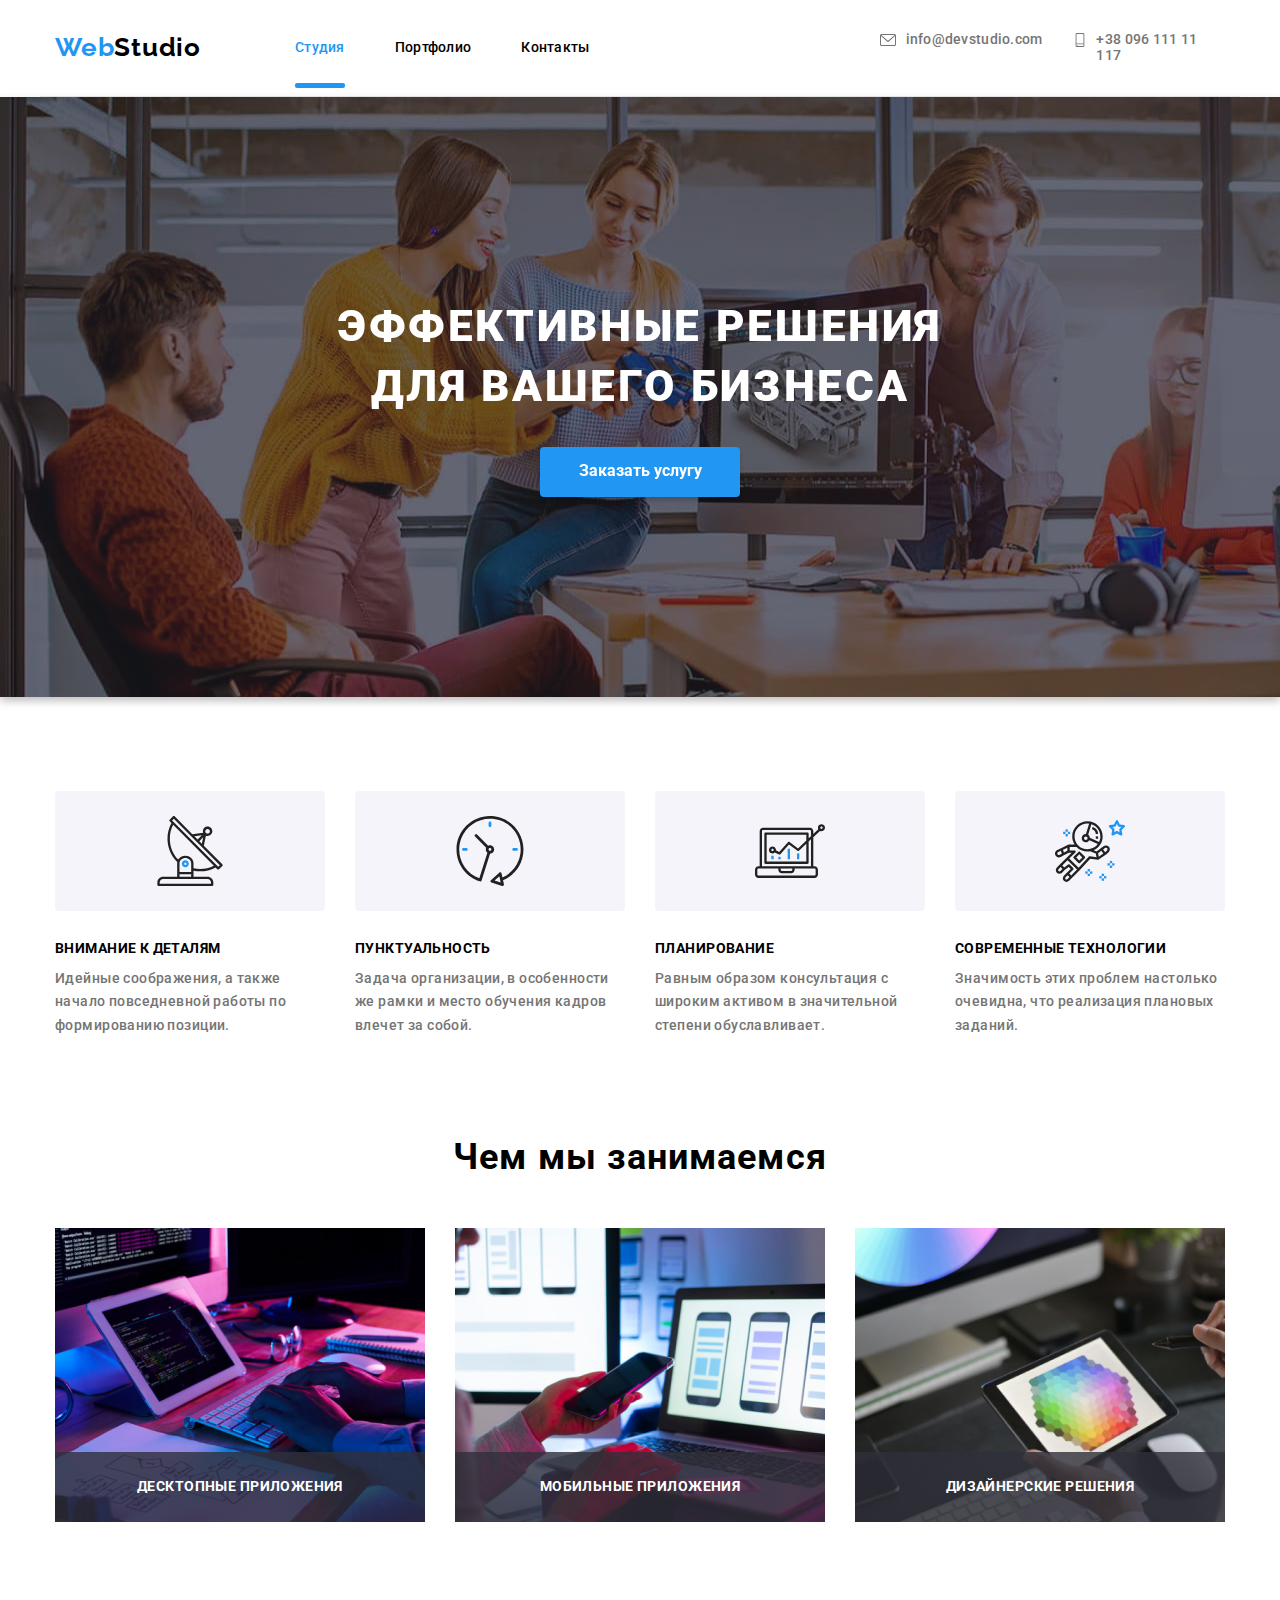
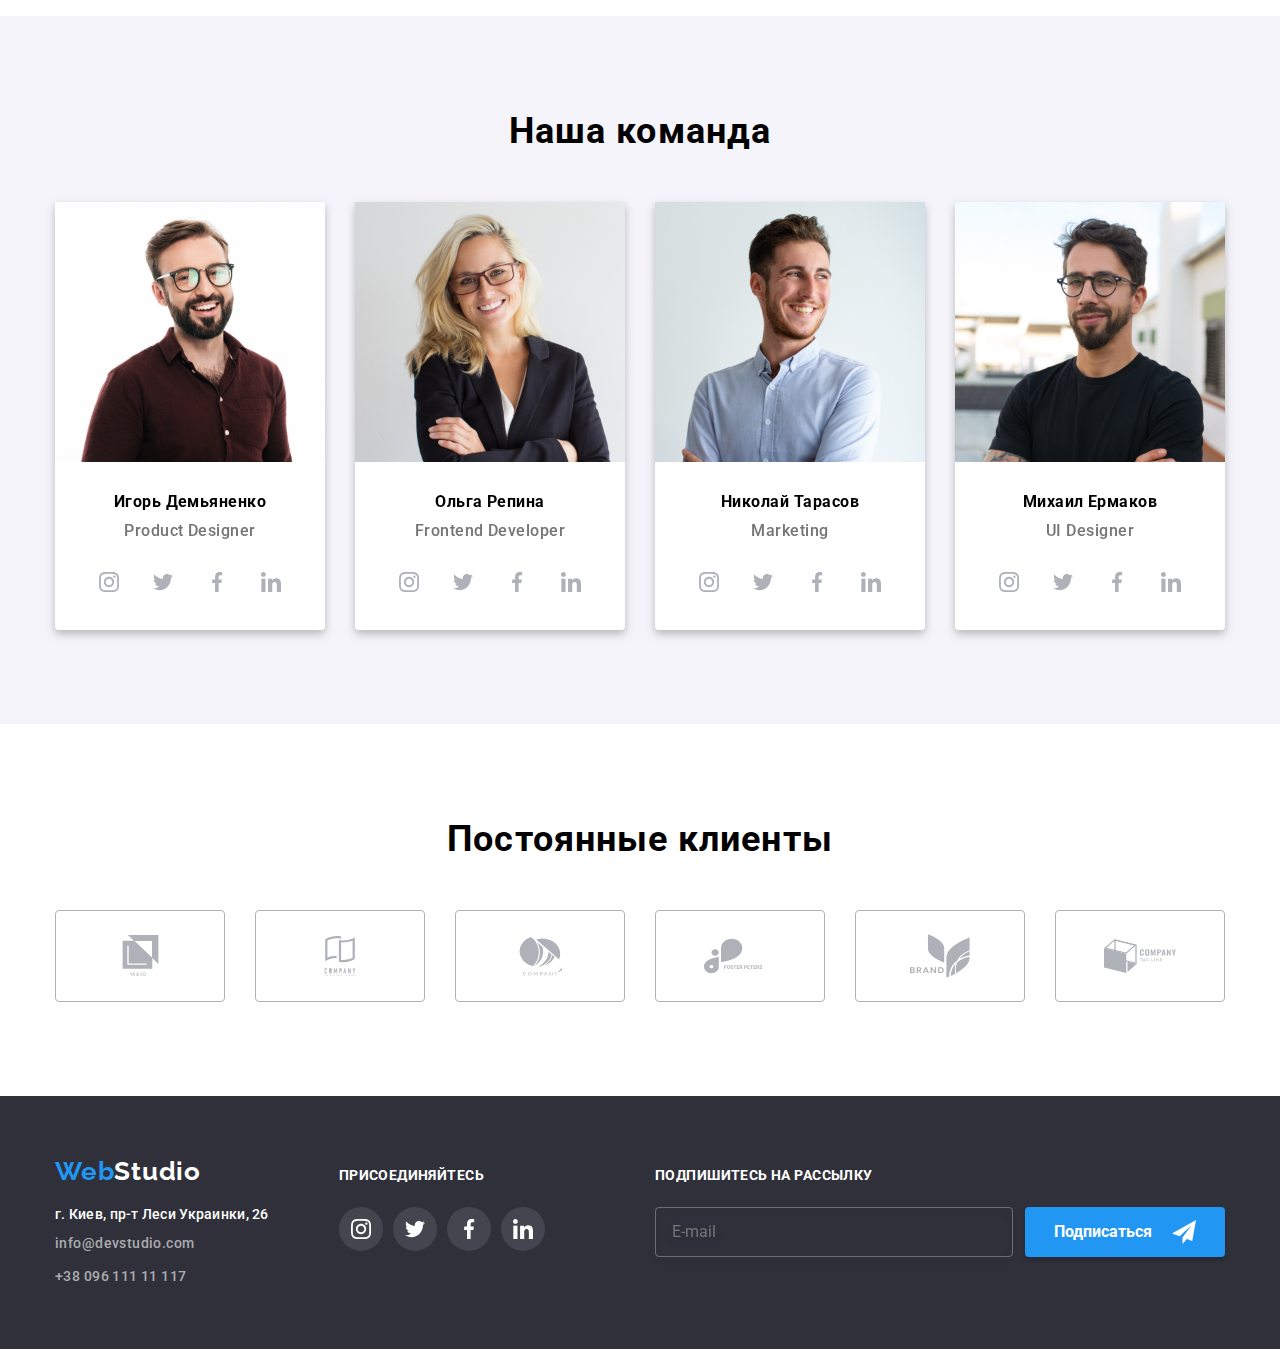
==== index.html @ 2ecf6f29 "Start" ====
<!DOCTYPE html>
<html lang="ru">
  <head>
    <meta charset="UTF-8" />
    <meta name="viewport" content="width=device-width, initiale=1.0" />
    <title>Document</title>
    <link rel="stylesheet" href="./css/normalize.css" />
    <link rel="stylesheet" href="./css/styles.css" />
    <link rel="stylesheet" href="./css/flexi.css" />
    <link rel="preconnect" href="https://fonts.googleapis.com" />
    <link rel="preconnect" href="https://fonts.gstatic.com" crossorigin />
    <link
      href="https://fonts.googleapis.com/css2?family=Roboto:ital,wght@0,400;0,500;0,700;0,900;1,400;1,500;1,700;1,900&display=swap"
      rel="stylesheet"
    />
    <link rel="preconnect" href="https://fonts.googleapis.com" />
    <link rel="preconnect" href="https://fonts.gstatic.com" crossorigin />
    <link
      href="https://fonts.googleapis.com/css2?family=Raleway:ital,wght@0,700;1,700&family=Roboto:ital,wght@0,400;0,500;0,700;0,900;1,400;1,500;1,700;1,900&display=swap"
      rel="stylesheet"
    />
  </head>

  <body>
    <header>
      <div class="container header-box">
        <a class="logoh" href="./index.html">
          <span class="logos">Web</span>Studio
        </a>
        <nav class="navi">
          <ul class="navis">
            <li class="lik">
              <a href="./index.html" class="active-page">Студия</a>
            </li>
            <li class="lik">
              <a href="./portfolio.html" class="link">Портфолио</a>
            </li>
            <li class="lik"><a href="#contacts" class="link">Контакты</a></li>
          </ul>
        </nav>
        <ul class="mylo">
          <li>
            <a href="mailto:info@devstudio.com" class="linki"
              ><svg class="envelope">
                <use href="./images/symbol-defs+.svg#icon-envelope"></use></svg
              >info@devstudio.com</a
            >
          </li>
          <li class="phone-box">
            <a href="tel:+380961111111" class="linki">
              <svg class="phone">
                <use href="./images/symbol-defs+.svg#icon-smartphone"></use>
              </svg>
              +38 096 111 11 117</a
            >
          </li>
        </ul>
      </div>
    </header>
    <main>
      <section class="section box-hero">
        <div class="container">
          <h1 class="hero">Эффективные решения для вашего бизнеса</h1>
          <button data-modal-open class="pres" type="button">
            Заказать услугу
          </button>
        </div>
        <div data-modal class="backdrop is-hidden">
          <div class="modal">
            <strong class="modal-head"
              >Оставьте свои данные, мы вам перезвоним</strong
            >
            <form class="js-speaker-form">
              <div class="form-fild">
                <label class="input-name" for="name">Имя</label>
                <input
                  class="input-frame"
                  type="text"
                  name="name"
                  id="name"
                  placeholder=" "
                />
                <span class="vector-person"></span>
              </div>
              <div class="form-fild">
                <label class="input-name" for="tel">Телефон</label>
                <input
                  class="input-frame"
                  type="text"
                  name="tel"
                  id="tel"
                  placeholder=" "
                />
                <span class="vector-phone"></span>
              </div>
              <div class="form-fild">
                <label class="input-name" for="email">Почта</label>
                <input
                  class="input-frame"
                  type="email"
                  name="email"
                  id="email"
                  placeholder=" "
                />
                <span class="vector-email"></span>
              </div>
              <div class="form-fild">
                <label class="input-name" for="comment"
                  >Оставить коментарий</label
                >
                <textarea
                  class="input-comment"
                  name="comment"
                  id="coment"
                  cols="30"
                  rows="10"
                  placeholder="Введите текст"
                ></textarea>
              </div>

              <div class="check">
                <input
                  class="check__input"
                  type="checkbox"
                  value="contract"
                  name="contract"
                  id="contract"
                />
                <span class="check___box"></span>
                <label class="ok" for="contract"
                  >Соглашаюсь с рассылкой и принимаю
                  <span><a href="" class="ok-span">Условия договора</a></span>
                </label>
              </div>
              <button class="pres place-button" type="submit">Отправить</button>
              <div>
                <button
                  data-modal-close
                  class="modal-button button-new"
                  type="button"
                ></button>
              </div>
            </form>
          </div>
        </div>
      </section>
      <section class="section">
        <div class="container color-ectiv">
          <h2 class="visually-hidden">Преимущества</h2>
          <ul class="box-advantage">
            <li class="advant">
              <div class="advant-backgraund">
                <svg width="70px" height="70px">
                  <use href="./images/symbol-defs+.svg#icon-antenna"></use>
                </svg>
              </div>
              <h3 class="advantage">Внимание к деталям</h3>
              <p class="advantages">
                Идейные соображения, а также начало повседневной работы по
                формированию позиции.
              </p>
            </li>
            <li class="advant">
              <div class="advant-backgraund">
                <svg width="70px" height="70px">
                  <use href="./images/symbol-defs+.svg#icon-clock"></use>
                </svg>
              </div>
              <h3 class="advantage">Пунктуальность</h3>
              <p class="advantages">
                Задача организации, в особенности же рамки и место обучения
                кадров влечет за собой.
              </p>
            </li>
            <li class="advant">
              <div class="advant-backgraund">
                <svg width="70px" height="70px">
                  <use href="./images/symbol-defs+.svg#icon-diagram"></use>
                </svg>
              </div>
              <h3 class="advantage">Планирование</h3>
              <p class="advantages">
                Равным образом консультация с широким активом в значительной
                степени обуславливает.
              </p>
            </li>
            <li class="advant">
              <div class="advant-backgraund">
                <svg width="70px" height="70px">
                  <use href="./images/symbol-defs+.svg#icon-astronaut"></use>
                </svg>
              </div>
              <h3 class="advantage">Современные технологии</h3>
              <p class="advantages">
                Значимость этих проблем настолько очевидна, что реализация
                плановых заданий.
              </p>
            </li>
          </ul>
        </div>
      </section>
      <section class="section">
        <div class="container activi">
          <h2 class="activis">Чем мы занимаемся</h2>
          <ul class="box-activis">
            <li class="box-active">
              <a href=""></a>
              <img src="images/photo1.jpg" alt="photo1" width="370" />
              <div class="active">
                <h3 class="active-text">Десктопные приложения</h3>
              </div>
            </li>
            <li class="box-active">
              <a href=""></a>
              <img src="images/photo2.jpg" alt="photo2" width="370" />
              <div class="active">
                <h3 class="active-text">Мобильные приложения</h3>
              </div>
            </li>
            <li class="box-active">
              <a href=""></a>
              <img src="images/photo3.jpg" alt="photo3" width="370" />
              <div class="active">
                <h3 class="active-text">Дизайнерские решения</h3>
              </div>
            </li>
          </ul>
        </div>
      </section>
      <section class="section color-team">
        <div class="container">
          <h2 class="activis">Наша команда</h2>
          <ul class="box-team">
            <li class="man">
              <a href=""></a>
              <img src="images/dem.jpg" alt="Игорь Демьяненко" width="270" />
              <div class="description-man">
                <h3 class="name">Игорь Демьяненко</h3>
                <p class="prof">Product Designer</p>
                <ul class="media-link-man">
                  <li>
                    <a class="circle-man" href="">
                      <svg class="social-man">
                        <use
                          href="./images/symbol-defs+.svg#icon-instagram"
                        ></use>
                      </svg>
                    </a>
                  </li>

                  <li>
                    <a class="circle-man" href="">
                      <svg class="social-man">
                        <use
                          href="./images/symbol-defs+.svg#icon-twitter"
                        ></use>
                      </svg>
                    </a>
                  </li>
                  <li>
                    <a class="circle-man" href="">
                      <svg class="social-man">
                        <use
                          href="./images/symbol-defs+.svg#icon-facebook"
                        ></use>
                      </svg>
                    </a>
                  </li>
                  <li>
                    <a class="circle-man" href="">
                      <svg class="social-man">
                        <use
                          href="./images/symbol-defs+.svg#icon-linkedin"
                        ></use>
                      </svg>
                    </a>
                  </li>
                </ul>
              </div>
            </li>
            <li class="man">
              <a href=""></a>
              <img src="images/rep.jpg" alt="Ольга Репина" width="270" />
              <div class="description-man">
                <h3 class="name">Ольга Репина</h3>
                <p class="prof">Frontend Developer</p>
                <ul class="media-link-man">
                  <li>
                    <a class="circle-man" href="">
                      <svg class="social-man">
                        <use
                          href="./images/symbol-defs+.svg#icon-instagram"
                        ></use>
                      </svg>
                    </a>
                  </li>

                  <li>
                    <a class="circle-man" href="">
                      <svg class="social-man">
                        <use
                          href="./images/symbol-defs+.svg#icon-twitter"
                        ></use>
                      </svg>
                    </a>
                  </li>
                  <li>
                    <a class="circle-man" href="">
                      <svg class="social-man">
                        <use
                          href="./images/symbol-defs+.svg#icon-facebook"
                        ></use>
                      </svg>
                    </a>
                  </li>
                  <li>
                    <a class="circle-man" href="">
                      <svg class="social-man">
                        <use
                          href="./images/symbol-defs+.svg#icon-linkedin"
                        ></use>
                      </svg>
                    </a>
                  </li>
                </ul>
              </div>
            </li>
            <li class="man">
              <a href=""></a>
              <img src="images/tar.jpg" alt="Николай Тарасов" width="270" />
              <div class="description-man">
                <h3 class="name">Николай Тарасов</h3>
                <p class="prof">Marketing</p>
                <ul class="media-link-man">
                  <li>
                    <a class="circle-man" href="">
                      <svg class="social-man">
                        <use
                          href="./images/symbol-defs+.svg#icon-instagram"
                        ></use>
                      </svg>
                    </a>
                  </li>

                  <li>
                    <a class="circle-man" href="">
                      <svg class="social-man">
                        <use
                          href="./images/symbol-defs+.svg#icon-twitter"
                        ></use>
                      </svg>
                    </a>
                  </li>
                  <li>
                    <a class="circle-man" href="">
                      <svg class="social-man">
                        <use
                          href="./images/symbol-defs+.svg#icon-facebook"
                        ></use>
                      </svg>
                    </a>
                  </li>
                  <li>
                    <a class="circle-man" href="">
                      <svg class="social-man">
                        <use
                          href="./images/symbol-defs+.svg#icon-linkedin"
                        ></use>
                      </svg>
                    </a>
                  </li>
                </ul>
              </div>
            </li>
            <li class="man">
              <a href=""></a>
              <img src="images/erm.jpg" alt="Михаил Ермаков" width="270" />
              <div class="description-man">
                <h3 class="name">Михаил Ермаков</h3>
                <p class="prof">UI Designer</p>
                <ul class="media-link-man">
                  <li>
                    <a class="circle-man" href="">
                      <svg class="social-man">
                        <use
                          href="./images/symbol-defs+.svg#icon-instagram"
                        ></use>
                      </svg>
                    </a>
                  </li>
                  <li>
                    <a class="circle-man" href="">
                      <svg class="social-man">
                        <use
                          href="./images/symbol-defs+.svg#icon-twitter"
                        ></use>
                      </svg>
                    </a>
                  </li>
                  <li>
                    <a class="circle-man" href="">
                      <svg class="social-man">
                        <use
                          href="./images/symbol-defs+.svg#icon-facebook"
                        ></use>
                      </svg>
                    </a>
                  </li>
                  <li>
                    <a class="circle-man" href="">
                      <svg class="social-man">
                        <use
                          href="./images/symbol-defs+.svg#icon-linkedin"
                        ></use>
                      </svg>
                    </a>
                  </li>
                </ul>
              </div>
            </li>
          </ul>
        </div>
      </section>
      <section class="section">
        <div class="container">
          <h2 class="activis">Постоянные клиенты</h2>
          <ul class="partners">
            <li>
              <a class="box" href="">
                <svg class="partner" width="41px" height="47px">
                  <use href="./images/symbol-defs+.svg#icon-client1"></use>
                </svg>
              </a>
            </li>
            <li>
              <a class="box" href="">
                <svg class="partner" width="40px" height="52px">
                  <use href="./images/symbol-defs+.svg#icon-client2"></use>
                </svg>
              </a>
            </li>
            <li>
              <a class="box" href="">
                <svg class="partner" width="44px" height="42px">
                  <use href="./images/symbol-defs+.svg#icon-client3"></use>
                </svg>
              </a>
            </li>
            <li>
              <a class="box" href="">
                <svg class="partner" width="128px" height="72px">
                  <use href="./images/symbol-defs+.svg#icon-client4"></use>
                </svg>
              </a>
            </li>
            <li>
              <a class="box" href="">
                <svg class="partner" width="106px" height="60px">
                  <use href="./images/symbol-defs+.svg#icon-client5"></use>
                </svg>
              </a>
            </li>
            <li>
              <a class="box" href="">
                <svg class="partner" width="128px" height="72px">
                  <use href="./images/symbol-defs+.svg#icon-client6"></use>
                </svg>
              </a>
            </li>
          </ul>
        </div>
      </section>
    </main>
    <footer class="color-foot">
      <div class="container box-foot">
        <div class="footer-content">
          <a class="logof" href="./index.html">
            <span class="logos">Web</span>Studio
          </a>

          <ul class="address-foot" id="contacts">
            <li>
              <a
                class="colori link"
                href="https://goo.gl/maps/RnuvEtVCAa1U8o1WA"
                target="_blank"
              >
                г. Киев, пр-т Леси Украинки, 26</a
              >
            </li>
            <li>
              <a href="mailto:info@devstudio.com" class="contact link"
                >info@devstudio.com</a
              >
            </li>
            <li>
              <a href="tel:+380961111111" class="contact link"
                >+38 096 111 11 117</a
              >
            </li>
          </ul>
        </div>
        <div class="media">
          <strong class="join">присоединяйтесь</strong>
          <ul class="media-link">
            <li>
              <div class="circles">
                <a class="circle" href="">
                  <svg class="insta">
                    <use href="./images/symbol-defs+.svg#icon-instagram"></use>
                  </svg>
                </a>
              </div>
            </li>
            <li>
              <div class="circles">
                <a class="circle" href="">
                  <svg class="twiter">
                    <use href="./images/symbol-defs+.svg#icon-twitter"></use>
                  </svg>
                </a>
              </div>
            </li>
            <li>
              <div class="circles">
                <a class="circle" href="">
                  <svg class="facebook">
                    <use href="./images/symbol-defs+.svg#icon-facebook"></use>
                  </svg>
                </a>
              </div>
            </li>
            <li>
              <div class="circles">
                <a class="circle" href="">
                  <svg class="linkedin">
                    <use href="./images/symbol-defs+.svg#icon-linkedin"></use>
                  </svg>
                </a>
              </div>
            </li>
          </ul>
        </div>
        <form class="form-fild-footer">
          <label class="input-name-footer" for="email"
            >Подпишитесь на рассылку</label
          >
          <div class="group">
            <input
              class="input-frame-footer"
              type="email"
              name="email"
              id="email"
              placeholder="E-mail"
            />
            <button type="submit" class="pres-footer pres">
              Подписаться
              <img
                class="icon-send"
                src="./images/SVG/icon_send.svg"
                alt="send"
              />
            </button>
          </div>
        </form>
      </div>
    </footer>
    <script src="./modal.js"></script>
  </body>
</html>
---- css/styles.css ----
/* колір основного тексту     #000000;
   колір другорядного тексту  #212121;
   колір акцент голубий       #2196F3;

   колір фону основний        #FFFFFF;
   колір фону другорядний     #F5F4FA;
    */
:root {
  --primary-text-color: rgba(0, 0, 0, 0.8);
  --title-text-color: #000000;
  --no-title-text-color: #212121;
  --accent-color: #2196f3;
  --primary-white-color: #ffffff;
  --fone-color: #e5e5e5;
  --fone-color-cotrast: #757575;
  --no-primary-color: #f5f4fa;
  --contact-color: rgba(255, 255, 255, 0.6);
  --card-set-margin: 30px;
  --grey-boarder: #afb1b8;
}
body {
  margin: 0px;
  background-color: var(--primary-white-color);
  font-family: Roboto, sans-serif;
  color: var(--title-text-color);
  font-style: normal;
  font-weight: 500;
  line-height: 1.5;
}
.navis .link {
  display: block;
  padding-top: 32px;
  padding-bottom: 32px;
  color: var(--title-text-color);
  text-decoration: none;
  transition-duration: 250ms;
}

.lik {
  margin-right: 50px;
}
.lik:last-child {
  margin-right: 0;
}
.link {
  display: block;
  color: var(--title-text-color);
  text-decoration: none;
  transition-duration: 250ms;
}

.active-page {
  display: block;
  color: var(--accent-color);
  text-decoration: none;
  position: relative;
  transition-duration: 250ms;
  padding-top: 32px;
  padding-bottom: 32px;
}

.active-page:after {
  content: "";
  color: var(--accent-color);
  text-decoration: none;
  display: block;
  background-color: var(--accent-color);
  width: 100%;
  height: 5px;
  border-radius: 2px;
  position: absolute;
  left: 0;
  bottom: 0;
  padding-bottom: 0;
}

* {
  list-style: none;
  box-sizing: border-box;
}
h1,
h2,
h3,
h4,
h5,
h6,
ul,
p {
  margin: 0;
  padding: 0;
}
.navi,
.navis,
.mylo,
.logoh,
.link,
.linki,
.box-advantage,
.box-team,
.button-box {
  margin: 0;
  list-style: none;
  display: flex;
}
.container {
  margin: auto;
  max-width: 1200px;
  padding-left: 15px;
  padding-right: 15px;
}
.section {
  padding-top: 94px;
  padding-bottom: 94px;
}

.header-box {
  display: flex;
  justify-content: center;
  border-bottom: 1px solid #ececec;
  width: 100%;
  margin-right: auto;
  margin-left: auto;
}
.phone {
  width: 14px;
  height: 16px;
  fill: currentColor;
  text-align: center;
  margin-right: 10px;
}
.phone-box {
  display: flex;
  margin-left: 30px;
}

.phone:hover,
.phone:focus {
  fill: currentColor;
  transition-duration: 250ms;
  transition-timing-function: cubic-bezier(0.4, 0, 0.2, 1);
}
.linki {
  color: var(--fone-color-cotrast);
  text-decoration: none;
  padding-top: 32px;
  padding-bottom: 32px;
}
.linki:hover,
.linki:focus {
  color: var(--accent-color);
  transition-duration: 250ms;
  transition-timing-function: cubic-bezier(0.4, 0, 0.2, 1);
}
.envelope {
  width: 16px;
  height: 16px;
  fill: currentColor;
  text-align: center;
  margin-right: 10px;
}

.envelope:hover,
.envelope:focus {
  fill: currentColor;
  transition-duration: 250ms;
  transition-timing-function: cubic-bezier(0.4, 0, 0.2, 1);
}

.navis {
  font-size: 14px;
  line-height: 1.14;
  letter-spacing: 0.02em;
}

.navi {
  margin-top: auto;
  margin-bottom: auto;
  margin-right: 290px;
  margin-left: 94px;
}

.box-hero,
.hero,
.pres {
  list-style: none;
}
.box-hero {
  width: 100%;
  max-width: 1600px;
  background-color: rgba(47, 48, 58, 0.4);
  margin-left: auto;
  margin-right: auto;
  padding-top: 200px;
  padding-bottom: 200px;
  background-image: linear-gradient(
      rgba(47, 48, 58, 0.4),
      rgba(47, 48, 58, 0.4)
    ),
    url(../images/Hero.jpg);
  filter: drop-shadow(0px 4px 4px rgba(0, 0, 0, 0.25));
}
.box-hero .container {
  width: 696px;
}

.pres {
  display: block;
  position: relative;
  background: var(--accent-color);
  box-shadow: 0px 4px 4px rgba(0, 0, 0, 0.15);
  border-radius: 4px;
  color: var(--primary-white-color);
  border: none;
  cursor: pointer;
  font-size: 16px;
  font-weight: 700;
  padding: 10px;
  min-width: 200px;
  min-height: 50px;
  margin-left: auto;
  margin-right: auto;
}
.mylo {
  font-size: 14px;
  line-height: 1.14;
  letter-spacing: 0.02em;
  font-style: normal;
  transition-duration: 250ms;
}
.logoh {
  color: var(--title-text-color);
  font-family: Raleway, sans-serif;
  font-weight: bold;
  font-size: 26px;
  line-height: 31px;
  letter-spacing: 0.03em;
  text-decoration: none;
  padding-top: 24px;
  padding-bottom: 24px;
  margin-top: auto;
  margin-bottom: auto;
  transition-duration: 250ms;
}
.logoh:hover,
.logoh:focus {
  text-shadow: 0px 4px 4px rgba(0, 0, 0, 0.25);
  transition-timing-function: cubic-bezier(0.4, 0, 0.2, 1);
}
.logos {
  color: var(--accent-color);
}

.mylo:hover,
.mylo:focus,
.link:hover,
.link:focus {
  color: var(--accent-color);
  transition-timing-function: cubic-bezier(0.4, 0, 0.2, 1);
}

.hero {
  font-weight: 900;
  font-size: 44px;
  line-height: 1.36;
  text-align: center;
  letter-spacing: 0.06em;
  text-transform: uppercase;
  color: var(--primary-white-color);
  margin-bottom: 30px;
  margin-top: 0px;
}

.pres:hover,
.presi:focus {
  transition-duration: 250ms;
  background-color: rgba(24, 140, 232, 1);
  transition-timing-function: cubic-bezier(0.4, 0, 0.2, 1);
}

.presi {
  font-family: inherit;
  background: var(--no-primary-color);
  border-radius: 4px;
  font-size: 16px;
  line-height: 1.63;
  font-weight: 500;
  text-align: center;
  letter-spacing: 0.03em;
  color: var(--no-title-text-color);
  border: none;
  cursor: pointer;
  padding: 6px 22px;
  margin-right: 8px;
  transition-duration: 250ms;
}

.presi:hover,
.presi:focus {
  background-color: var(--accent-color);
  color: var(--primary-white-color);
  box-shadow: 0px 4px 4px rgba(0, 0, 0, 0.15);
  transition-duration: 250ms;
  transition-timing-function: cubic-bezier(0.4, 0, 0.2, 1);
}

/* Main */
.box-advantage {
  justify-content: space-between;
}
.visually-hidden {
  position: absolute;
  width: 1px;
  height: 1px;
  margin: -1px;
  border: 0;
  padding: 0;
  white-space: nowrap;
  clip-path: inset(100%);
  clip: rect(0 0 0 0);
  overflow: hidden;
}

.advant {
  width: 270px;
  height: 251px;
  margin-right: 30px;
}

.advant:last-child {
  margin-right: 0;
}

.advant-backgraund {
  width: 270px;
  height: 120px;
  background: #f5f4fa;
  border-radius: 4px;
  justify-content: center;
  align-items: center;
  display: flex;
}
/* box-advantage */
.advantage {
  text-transform: uppercase;
  font-weight: bold;
  font-size: 14px;
  line-height: 1.14;
  letter-spacing: 0.03em;
  color: var(--title-text-color);
  margin-top: 30px;
}
.advantages {
  font-size: 14px;
  line-height: 1.71;
  letter-spacing: 0.03em;
  color: var(--fone-color-cotrast);
  margin-top: 10px;
}
.box-activis {
  display: flex;
  max-width: 1170px;
  padding-left: 0px;
}
.activity {
  margin-top: 94px;
}

.activis {
  font-weight: bold;
  margin-top: 0px;
  margin-bottom: 50px;
  font-size: 36px;
  line-height: 1.17;
  text-align: center;
  letter-spacing: 0.03em;
  color: var(--title-text-color);
  margin-right: auto;
  margin-left: auto;
}
.box-active {
  position: relative;
  margin-right: 30px;
}
.box-active:last-child {
  margin-right: 0;
}
.section:nth-child(3) {
  padding-top: 0;
}
.active {
  position: absolute;
  bottom: 0;
  display: flex;
  justify-content: center;
  align-items: center;
  width: 370px;
  height: 70px;
  background: rgba(47, 48, 58, 0.8);
}
.active-text {
  text-transform: uppercase;
  font-weight: bold;
  font-size: 14px;
  line-height: 1.13px;
  text-align: center;
  letter-spacing: 0.03em;
  text-transform: uppercase;
  color: #ffffff;
}
/* ==========PARTNERS=================== */
.partners {
  display: flex;
}
.box {
  width: 170px;
  height: 92px;
  border: 1px solid var(--grey-boarder);
  border-radius: 4px;
  background-color: var(--primary-white-color);
  cursor: pointer;
  justify-content: center;
  align-items: center;
  display: flex;
  color: var(--grey-boarder);
  transition-duration: 250ms;
}

.box:hover,
.box:focus {
  border-color: 1px solid var(--accent-color);
  color: var(--accent-color);
  transition-timing-function: cubic-bezier(0.4, 0, 0.2, 1);
}
.partners li {
  margin-right: 30px;
}

.partners li:last-child {
  margin-right: 0;
}
.partner {
  fill: currentColor;
  justify-content: center;
  align-items: center;
  display: flex;
  transition-duration: 250ms;
}
.partner:hover,
.partner:focus {
  fill: currentColor;
  transition-timing-function: cubic-bezier(0.4, 0, 0.2, 1);
}

/* ==========PARTNERS=================== */
.color-adventage {
  background-color: var(--fone-color);
}
.color-ectiv {
  background-color: var(--primary-white-color);
  padding-left: 15px;
  padding-right: 15px;
  margin-left: auto;
  margin-right: auto;
}
.color-team {
  background-color: var(--no-primary-color);
  margin-left: auto;
  margin-right: auto;
  margin-bottom: 0px;
}
.box-team {
  margin-left: auto;
  margin-right: auto;
  max-width: 1170px;
}
.man {
  width: 270px;
  height: 428px;
  margin-right: 30px;
  background-color: var(--primary-white-color);
  text-align: center;
  filter: drop-shadow(0px 4px 4px rgba(0, 0, 0, 0.25));
  border-radius: 0px 0px 4px 4px;
}
.man:last-child {
  margin-right: 0;
}
.description-man {
  padding: 30px 32px;
}
.name {
  font-family: Roboto;
  font-size: 16px;
  line-height: 1.19;
  letter-spacing: 0.03em;
  color: var(--title-text-color);
  margin-bottom: 10px;
}
.prof {
  font-size: 16px;
  line-height: 1.19;
  letter-spacing: 0.03em;
  color: var(--fone-color-cotrast);

  margin-bottom: 20px;
}
.colori {
  color: var(--primary-white-color);
}
.color-foot {
  background-color: #2f303a;
  margin-left: auto;
  margin-right: auto;
  padding: 60px 0px;
}
.box-foot {
  display: flex;
  align-items: baseline;
}

.address-foot {
  font-size: 14px;
  line-height: 1.14;
  letter-spacing: 0.02em;
  font-style: normal;
  margin-top: 20px;
}
.logof {
  font-family: Raleway;
  font-weight: bold;
  font-size: 26px;
  line-height: 1.19;
  letter-spacing: 0.03em;
  color: var(--primary-white-color);
  text-decoration: none;
}
footer-content {
  padding-top: 60px;
  margin-left: 185px;
}
.media {
  display: inline;
  margin-left: 70px;
}

.media-link {
  width: 206px;
  height: 44px;
  display: flex;
  justify-content: space-between;
  padding-left: 0px;
  margin-top: 20px;
}
.space {
  padding: 0;
  margin: 0;
  margin-left: 215px;
  padding-top: 60px;
}
.contact {
  margin-top: 9px;
  font-size: 14px;
  line-height: 1.71;
  letter-spacing: 0.03em;
  color: var(--contact-color);
}
.board-portfilio {
  max-width: 1170px;
  padding-left: 15px;
  padding-right: 15px;
}
.button-box {
  list-style: none;
  justify-content: center;
  margin-left: auto;
  margin-right: auto;
  margin-bottom: 50px;
}
.presi-active {
  color: var(--primary-white-color);
  background-color: var(--accent-color);
  filter: drop-shadow(0px 4px 4px rgba(0, 0, 0, 0.25));
}
.card-set {
  display: flex;
  flex-wrap: wrap;
  margin: 0px;
  padding: 0px;
  margin-top: calc(-1 * var(--card-set-margin));
  margin-left: calc(-1 * var(--card-set-margin));
}

img {
  display: block;
  width: 100%;
  height: auto;
  margin-bottom: 0px;
}

.card-set > .item {
  flex-basis: calc(100% / 3 - var(--card-set-margin));
  margin-left: var(--card-set-margin);
  margin-top: var(--card-set-margin);
  transition-duration: 250ms;
}

.name-project {
  font-family: Roboto;
  font-weight: bold;
  font-size: 18px;
  line-height: 2;
  letter-spacing: 0.06em;
  color: var(--no-title-text-color);
}

.prof-project {
  font-family: Roboto;
  font-weight: normal;
  font-size: 16px;
  line-height: 1.87;
  letter-spacing: 0.03em;
  color: var(--fone-color-cotrast);
  margin-top: 4px;
}

.footer-flex {
  display: flex;
}
.circle {
  width: 44px;
  height: 44px;
  border: 1px solid #afb1b8;
  box-sizing: border-box;
  border-radius: 50%;
  background: rgba(255, 255, 255, 0.1);
  border: none;
  cursor: pointer;
  justify-content: center;
  align-items: center;
  display: flex;
}
.circles {
  fill: var(--grey-boarder);
  justify-content: center;
  align-items: center;
  display: flex;
}
.circle-man {
  width: 44px;
  height: 44px;
  box-sizing: border-box;
  border-radius: 50%;
  border: none;
  cursor: pointer;
  justify-content: center;
  align-items: center;
  display: flex;
  color: var(--grey-boarder);
}
.social-man {
  width: 20px;
  height: 20px;
  fill: currentColor;
  justify-content: center;
  align-items: center;
  display: flex;
}
.item:focus .overlay,
.item:hover .overlay,
.item:active .overlay {
  transform: translatey(0);
  transition-timing-function: cubic-bezier(0.4, 0, 0.2, 1);
}
.item:hover,
.item:focus,
.item:active {
  box-shadow: 0px 4px 4px rgba(0, 0, 0, 0.25);
  transition-timing-function: cubic-bezier(0.4, 0, 0.2, 1);
}
.circle:hover,
.circle:focus,
.circle:active {
  transition-duration: 250ms;
  background-color: var(--accent-color);
  transition-timing-function: cubic-bezier(0.4, 0, 0.2, 1);
}
.circle-man:hover,
.circle-man:focus {
  transition-duration: 250ms;
  color: var(--primary-white-color);
  background-color: var(--accent-color);
  transition-timing-function: cubic-bezier(0.4, 0, 0.2, 1);
}

.media-link-man {
  width: 206px;
  height: 44px;
  display: flex;
  justify-content: space-between;
  padding-left: 0px;
  margin-top: 20px;
  margin-left: auto;
  margin-right: auto;
}
.insta {
  width: 20px;
  height: 20px;
  fill: var(--primary-white-color);
  justify-content: center;
  align-items: center;
  display: flex;
}
.twiter {
  width: 20px;
  height: 20px;
  fill: var(--primary-white-color);
  justify-content: center;
  align-items: center;
  display: flex;
}
.facebook {
  width: 20px;
  height: 20px;
  fill: var(--primary-white-color);
  justify-content: center;
  align-items: center;
  display: flex;
}
.linkedin {
  width: 20px;
  height: 20px;
  fill: var(--primary-white-color);
  justify-content: center;
  align-items: center;
  display: flex;
}
.frame {
  border-bottom: 1px solid #eeeeee;
  border-right: 1px solid #eeeeee;
  border-left: 1px solid #eeeeee;
  padding: 20px 24px;
}
.item {
  cursor: pointer;
  position: relative;
  overflow: hidden;
  transition-duration: 250ms;
}
.text-decor {
  display: block;
  text-decoration: none;
}
.overlay {
  position: absolute;
  top: 0;
  left: 0;
  width: 100%;
  height: 294px;
  transform: translatey(-101%);
  transition: transform 250ms ease;
  background: rgba(33, 150, 243, 0.9);
}
.overlay > p {
  font-weight: normal;
  font-size: 18px;
  line-height: 1.56;
  letter-spacing: 0.03em;
  color: #ffffff;
  padding: 63px 24px;
}

.is-hidden .modal {
  transform: translate(-50%, -50%);
  opacity: 0;
  transition-duration: 250ms;
}

.modal {
  position: absolute;
  top: 50%;
  left: 50%;
  transform: translate(-50%, -50%);
  opacity: 1;
  width: 528px;
  padding: 40px;
  background-color: var(--primary-white-color);
  transition-duration: 250ms;
}

.backdrop {
  position: fixed;
  height: 100%;
  width: 100%;
  top: 0;
  left: 0;
  background: rgba(0, 0, 0, 0.2);
}
.backdrop.is-hidden {
  opacity: 0;
  visibility: hidden;
  opacity: inherit;
  pointer-events: none;
}
.modal-button {
  appearance: none;
  position: absolute;
  cursor: pointer;
  top: 12px;
  right: 9px;
  border: 1px solid rgba(0, 0, 0, 0.1);
  box-sizing: border-box;
}
.button-new {
  position: fixed;
  height: 32px;
  width: 32px;
  border-radius: 50%;
  background-image: url(../images/SVG/close_none_active.svg);
}
.button-new:focus,
.button-new:hover,
.button-new:active {
  transition-duration: 250ms;
  transition-timing-function: cubic-bezier(0.4, 0, 0.2, 1);
  border-color: #2196f3;
  outline: none;
  background-image: url(../images/SVG/close_active.svg);
}

.modal-head {
  font-weight: bold;
  font-size: 20px;
  letter-spacing: 0.03em;
  color: #212121;
  margin-bottom: 12px;
}
.form-fild {
  position: relative;
  margin-bottom: 10px;
  text-align: left;
}
.form-fild:nth-last-child(4) {
  position: relative;
  margin-bottom: 20px;
}
.input-frame {
  padding: 0%;
  display: block;
  width: 448px;
  height: 40px;
  border: 1px solid rgba(33, 33, 33, 0.2);
  box-sizing: border-box;
  border-radius: 4px;
  padding-left: 40px;
  cursor: pointer;
}

.input-frame:focus + .vector-person {
  transition-duration: 250ms;
  transition-timing-function: cubic-bezier(0.075, 0.82, 0.165, 1);
  background-image: url(../images/SVG/person_blue.svg);
}
.input-frame:focus {
  outline: none;
  border: 1px solid var(--accent-color);
  transition-duration: 250ms;
  transition-timing-function: cubic-bezier(0.075, 0.82, 0.165, 1);
}
.input-frame:focus + .vector-phone {
  transition-duration: 250ms;
  transition-timing-function: cubic-bezier(0.075, 0.82, 0.165, 1);
  background-image: url(../images/SVG/phone_blue.svg);
}
.input-frame:focus + .vector-email {
  transition-duration: 250ms;
  transition-timing-function: cubic-bezier(0.075, 0.82, 0.165, 1);
  background-image: url(../images/SVG/email_blue.svg);
}
.input-comment:focus {
  transition-duration: 250ms;
  transition-timing-function: cubic-bezier(0.075, 0.82, 0.165, 1);
  outline: none;
  border: 1px solid var(--accent-color);
}
.vector-person {
  position: absolute;
  left: 12px;
  bottom: 10px;
  width: 18px;
  height: 18px;
  background-image: url(../images/SVG/person_black.svg);
}

.vector-phone {
  position: absolute;
  left: 12px;
  bottom: 10px;
  width: 18px;
  height: 18px;
  background-image: url(../images/SVG/phone_black.svg);
}
.vector-email {
  position: absolute;
  left: 12px;
  bottom: 10px;
  width: 18px;
  height: 18px;
  background-image: url(../images/SVG/email_black.svg);
}

.input-name {
  display: block;
  font-weight: 400;
  font-size: 12px;
  letter-spacing: 0.01em;
  color: #757575;
  margin-bottom: 4px;
}
.check__input {
  appearance: none;
  position: absolute;
}
.check___box {
  position: absolute;
  text-align: right;
  width: 16px;
  height: 15px;
  border: var(--no-title-text-color) solid 2px;
  border-radius: 3px;
}

.place-button {
  display: block;
  margin: 0 auto;
  margin-top: 74px;
}
.place-button:focus {
  outline: none;
  background-color: rgba(24, 140, 232, 1);
}
.check__input:focus + .check___box {
  border: var(--accent-color) solid 3px;
  border-radius: 2px;
}

.check__input:checked + .check___box {
  border: none;
  position: absolute;
  width: 16px;
  height: 15px;
  background-image: url(../images/SVG/vector_icon_check.svg);
}
.input-comment {
  padding: 0;
  display: block;
  height: 120px;
  width: 448px;
  border: 1px solid rgba(33, 33, 33, 0.2);
  box-sizing: border-box;
  border-radius: 4px;
  padding: 12px 16px;
  cursor: pointer;
}
.ok {
  position: absolute;
  height: 15px;
  padding-left: 24px;
  font-weight: 400;
  font-size: 14px;
  letter-spacing: 0.03em;
  color: #757575;
  cursor: pointer;
}
.ok-span:focus,
.ok-span:active {
  color: var(--accent-color);
  letter-spacing: 0.03em;
  text-shadow: 0px 4px 4px rgba(0, 0, 0, 0.25);
}
.check {
  display: block;
  left: 15px;
  position: relative;
  transition-duration: 250ms;
  transition-timing-function: cubic-bezier(0.4, 0, 0.2, 1);
}
.ok-span {
  outline: none;
  font-weight: 400;
  font-size: 14px;
  letter-spacing: 0.03em;
  text-decoration-line: underline;
  color: var(--accent-color);
}

.form-fild-footer {
  max-width: 570px;
  margin-left: auto;
}
.join {
  font-family: Roboto;
  font-weight: 700;
  font-size: 14px;
  line-height: 1.14;
  letter-spacing: 0.03em;
  text-transform: uppercase;
  color: var(--primary-white-color);
  text-transform: uppercase;
}
.input-name-footer {
  font-weight: 700;
  font-size: 14px;
  line-height: 1.14;
  letter-spacing: 0.03em;
  text-transform: uppercase;
  color: #ffffff;
}

.input-frame-footer {
  width: 358px;
  height: 50px;
  border: 1px solid rgba(255, 255, 255, 0.3);
  box-sizing: border-box;
  filter: drop-shadow(0px 4px 4px rgba(0, 0, 0, 0.15));
  border-radius: 4px;
  background-color: transparent;
  padding: 15px 16px;
  color: #ffffff;
}
.icon-send {
  width: 24px;
  height: 24px;
  bottom: 13px;
  right: 28px;
  margin-right: 0;
}
.pres-footer {
  display: flex;
  justify-content: space-between;
  align-items: center;
  background: var(--accent-color);
  box-shadow: 0px 4px 4px rgba(0, 0, 0, 0.15);
  border-radius: 4px;
  color: var(--primary-white-color);
  border: none;
  cursor: pointer;
  font-size: 16px;
  font-weight: 700;
  min-width: 200px;
  height: 50px;
  padding: 10px 29px;
  margin-left: 12px;
}
.group {
  display: flex;
  align-items: center;
  height: 50px;
  margin-top: 20px;
}
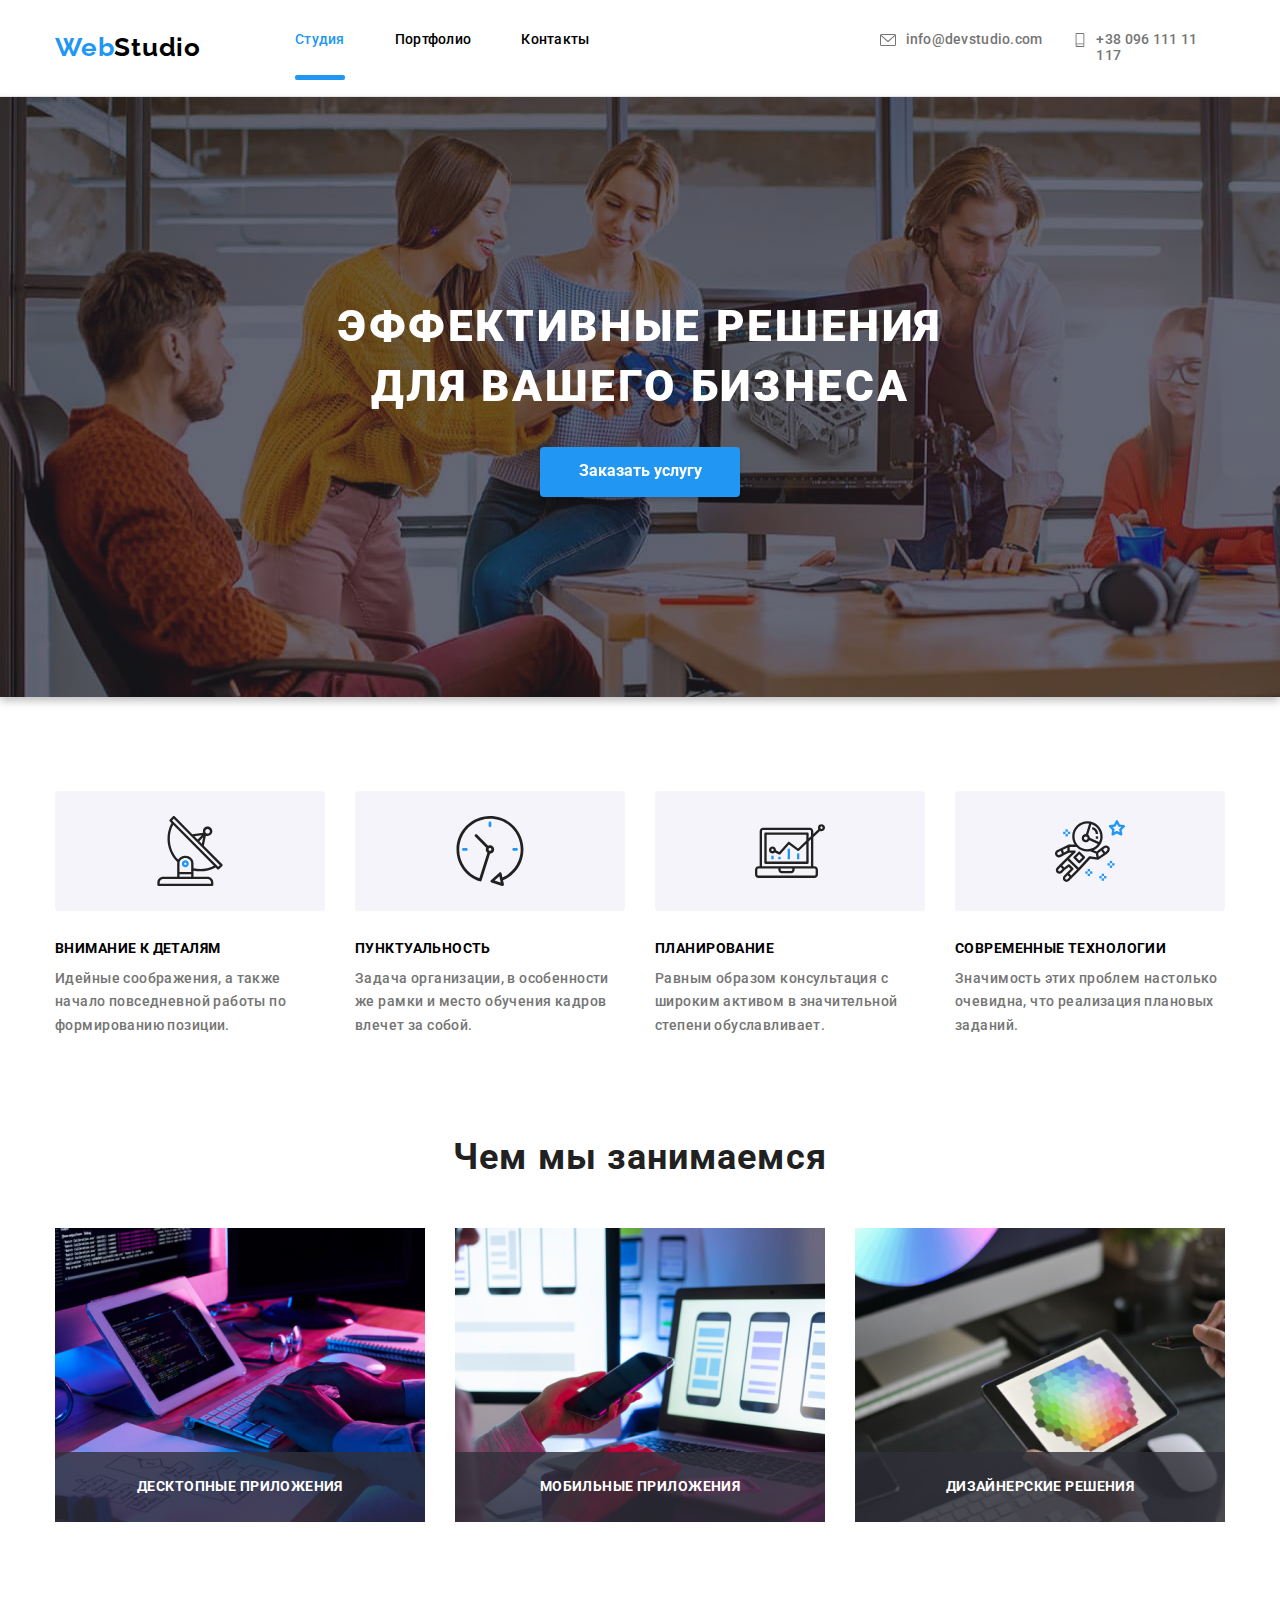
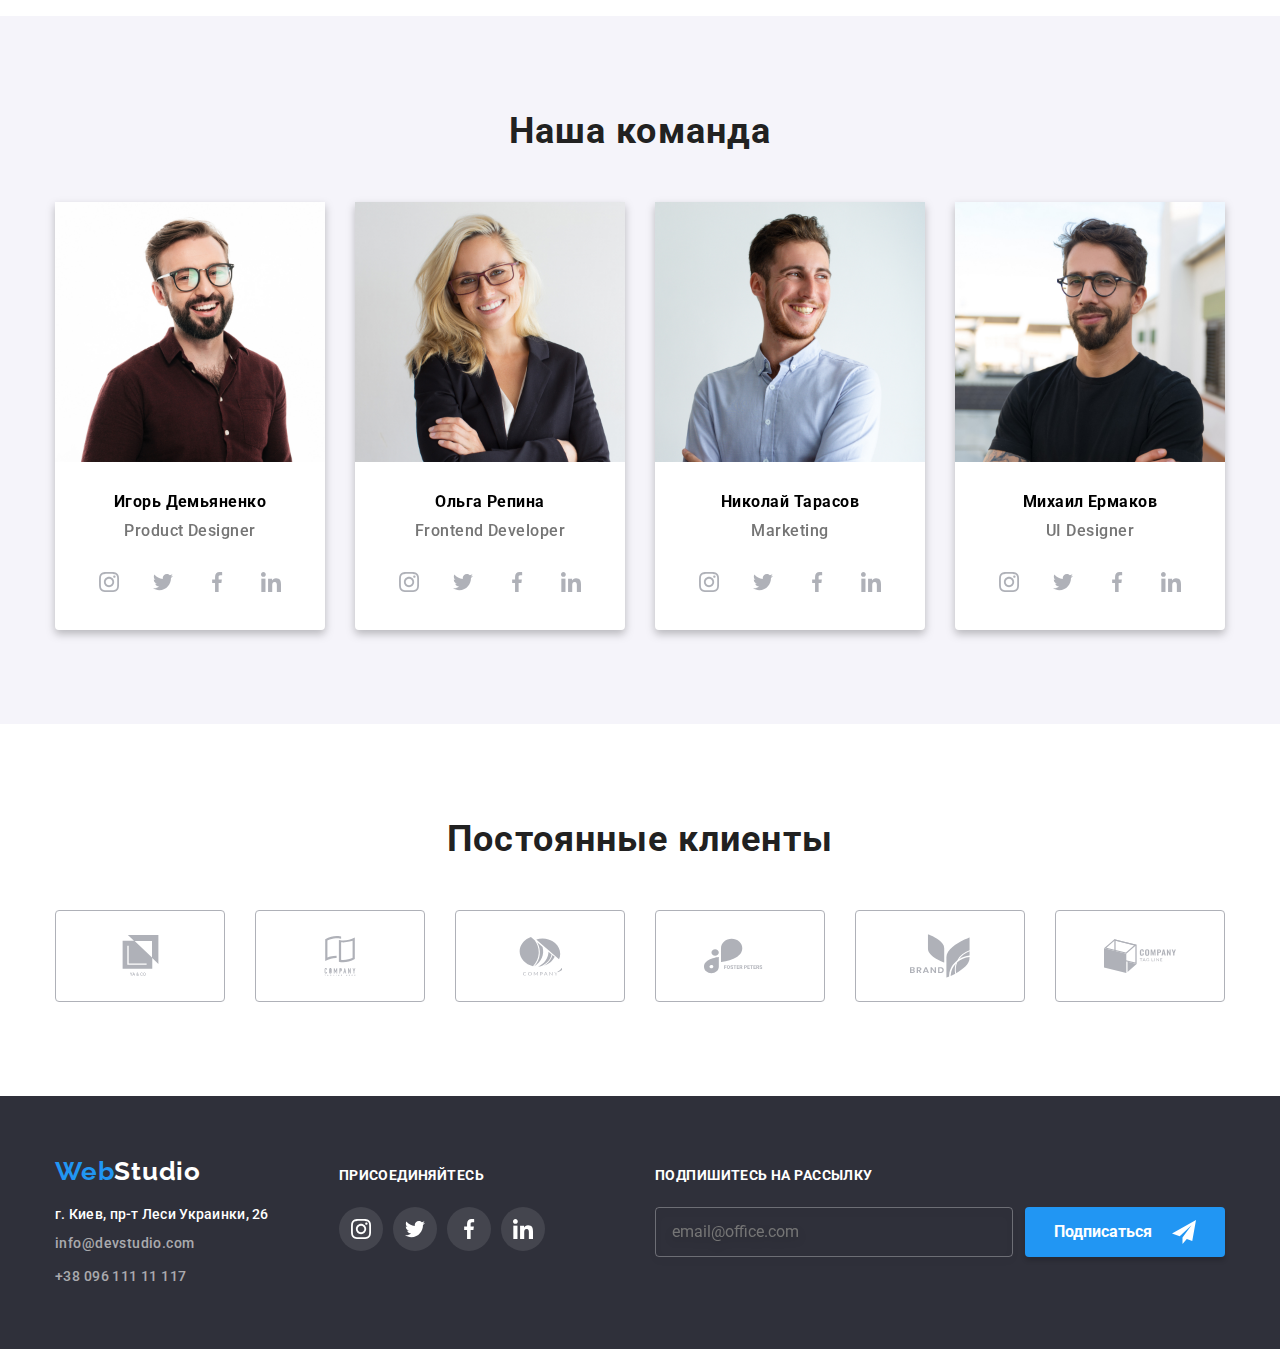
==== commit 0c38ac85: "+" ====
--- a/index.html
+++ b/index.html
@@ -22,33 +22,35 @@
   </head>
 
   <body>
-    <header>
-      <div class="container header-box">
-        <a class="logoh" href="./index.html">
-          <span class="logos">Web</span>Studio
+    <header class="header__border">
+      <div class="container header">
+        <a class="header__logo" href="./index.html">
+          <span class="header__logosp">Web</span>Studio
         </a>
-        <nav class="navi">
-          <ul class="navis">
-            <li class="lik">
-              <a href="./index.html" class="active-page">Студия</a>
-            </li>
-            <li class="lik">
-              <a href="./portfolio.html" class="link">Портфолио</a>
-            </li>
-            <li class="lik"><a href="#contacts" class="link">Контакты</a></li>
+        <nav>
+          <ul class="navigation">
+            <li class="navigation__distance">
+              <a href="./index.html" class="navigation__link--active">Студия</a>
+            </li>
+            <li class="navigation__distance">
+              <a href="./portfolio.html" class="navigation__link">Портфолио</a>
+            </li>
+            <li class="navigation__distance">
+              <a href="#contacts" class="navigation__link">Контакты</a>
+            </li>
           </ul>
         </nav>
-        <ul class="mylo">
+        <ul class="contacts">
           <li>
-            <a href="mailto:info@devstudio.com" class="linki"
-              ><svg class="envelope">
+            <a href="mailto:info@devstudio.com" class="contacts__link"
+              ><svg class="contacts__envelope">
                 <use href="./images/symbol-defs+.svg#icon-envelope"></use></svg
               >info@devstudio.com</a
             >
           </li>
-          <li class="phone-box">
-            <a href="tel:+380961111111" class="linki">
-              <svg class="phone">
+          <li>
+            <a href="tel:+380961111111" class="contacts__link">
+              <svg class="contacts__phone">
                 <use href="./images/symbol-defs+.svg#icon-smartphone"></use>
               </svg>
               +38 096 111 11 117</a
@@ -58,23 +60,23 @@
       </div>
     </header>
     <main>
-      <section class="section box-hero">
+      <section class="section hero">
         <div class="container">
-          <h1 class="hero">Эффективные решения для вашего бизнеса</h1>
+          <h1 class="hero__name">Эффективные решения для вашего бизнеса</h1>
           <button data-modal-open class="pres" type="button">
             Заказать услугу
           </button>
         </div>
-        <div data-modal class="backdrop is-hidden">
+        <div data-modal class="hero__backdrop is-hidden">
           <div class="modal">
-            <strong class="modal-head"
+            <strong class="modal__head"
               >Оставьте свои данные, мы вам перезвоним</strong
             >
             <form class="js-speaker-form">
-              <div class="form-fild">
-                <label class="input-name" for="name">Имя</label>
+              <div class="modal__form-fild">
+                <label class="modal__input-name" for="name">Имя</label>
                 <input
-                  class="input-frame"
+                  class="modal__input-frame"
                   type="text"
                   name="name"
                   id="name"
@@ -82,10 +84,10 @@
                 />
                 <span class="vector-person"></span>
               </div>
-              <div class="form-fild">
-                <label class="input-name" for="tel">Телефон</label>
+              <div class="modal__form-fild">
+                <label class="modal__input-name" for="tel">Телефон</label>
                 <input
-                  class="input-frame"
+                  class="modal__input-frame"
                   type="text"
                   name="tel"
                   id="tel"
@@ -93,10 +95,10 @@
                 />
                 <span class="vector-phone"></span>
               </div>
-              <div class="form-fild">
-                <label class="input-name" for="email">Почта</label>
+              <div class="modal__form-fild">
+                <label class="modal__input-name" for="email">Почта</label>
                 <input
-                  class="input-frame"
+                  class="modal__input-frame"
                   type="email"
                   name="email"
                   id="email"
@@ -104,12 +106,12 @@
                 />
                 <span class="vector-email"></span>
               </div>
-              <div class="form-fild">
-                <label class="input-name" for="comment"
+              <div class="modal__form-fild">
+                <label class="modal__input-name" for="comment"
                   >Оставить коментарий</label
                 >
                 <textarea
-                  class="input-comment"
+                  class="modal__input-comment"
                   name="comment"
                   id="coment"
                   cols="30"
@@ -120,23 +122,29 @@
 
               <div class="check">
                 <input
-                  class="check__input"
+                  class="modal__check-input"
                   type="checkbox"
                   value="contract"
                   name="contract"
                   id="contract"
                 />
-                <span class="check___box"></span>
-                <label class="ok" for="contract"
+                <span class="modal__check-box"></span>
+                <label class="modal__ok" for="contract"
                   >Соглашаюсь с рассылкой и принимаю
-                  <span><a href="" class="ok-span">Условия договора</a></span>
+                  <span
+                    ><a href="" class="modal__ok-span"
+                      >Условия договора</a
+                    ></span
+                  >
                 </label>
               </div>
-              <button class="pres place-button" type="submit">Отправить</button>
+              <button class="pres modal__place-button" type="submit">
+                Отправить
+              </button>
               <div>
                 <button
                   data-modal-close
-                  class="modal-button button-new"
+                  class="modal__button modal__button-new"
                   type="button"
                 ></button>
               </div>
@@ -145,53 +153,53 @@
         </div>
       </section>
       <section class="section">
-        <div class="container color-ectiv">
+        <div class="container advances__color">
           <h2 class="visually-hidden">Преимущества</h2>
-          <ul class="box-advantage">
-            <li class="advant">
-              <div class="advant-backgraund">
+          <ul class="advances">
+            <li class="advances__item">
+              <div class="advances__card">
                 <svg width="70px" height="70px">
                   <use href="./images/symbol-defs+.svg#icon-antenna"></use>
                 </svg>
               </div>
-              <h3 class="advantage">Внимание к деталям</h3>
-              <p class="advantages">
+              <h3 class="advances__name">Внимание к деталям</h3>
+              <p class="advanсes__description">
                 Идейные соображения, а также начало повседневной работы по
                 формированию позиции.
               </p>
             </li>
-            <li class="advant">
-              <div class="advant-backgraund">
+            <li class="advances__item">
+              <div class="advances__card">
                 <svg width="70px" height="70px">
                   <use href="./images/symbol-defs+.svg#icon-clock"></use>
                 </svg>
               </div>
-              <h3 class="advantage">Пунктуальность</h3>
-              <p class="advantages">
+              <h3 class="advances__name">Пунктуальность</h3>
+              <p class="advanсes__description">
                 Задача организации, в особенности же рамки и место обучения
                 кадров влечет за собой.
               </p>
             </li>
-            <li class="advant">
-              <div class="advant-backgraund">
+            <li class="advances__item">
+              <div class="advances__card">
                 <svg width="70px" height="70px">
                   <use href="./images/symbol-defs+.svg#icon-diagram"></use>
                 </svg>
               </div>
-              <h3 class="advantage">Планирование</h3>
-              <p class="advantages">
+              <h3 class="advances__name">Планирование</h3>
+              <p class="advanсes__description">
                 Равным образом консультация с широким активом в значительной
                 степени обуславливает.
               </p>
             </li>
-            <li class="advant">
-              <div class="advant-backgraund">
+            <li class="advances__itemt">
+              <div class="advances__card">
                 <svg width="70px" height="70px">
                   <use href="./images/symbol-defs+.svg#icon-astronaut"></use>
                 </svg>
               </div>
-              <h3 class="advantage">Современные технологии</h3>
-              <p class="advantages">
+              <h3 class="advances__name">Современные технологии</h3>
+              <p class="advanсes__description">
                 Значимость этих проблем настолько очевидна, что реализация
                 плановых заданий.
               </p>
@@ -200,47 +208,47 @@
         </div>
       </section>
       <section class="section">
-        <div class="container activi">
-          <h2 class="activis">Чем мы занимаемся</h2>
-          <ul class="box-activis">
-            <li class="box-active">
+        <div class="container">
+          <h2 class="section__name">Чем мы занимаемся</h2>
+          <ul class="activity">
+            <li class="activity__item">
               <a href=""></a>
               <img src="images/photo1.jpg" alt="photo1" width="370" />
-              <div class="active">
-                <h3 class="active-text">Десктопные приложения</h3>
-              </div>
-            </li>
-            <li class="box-active">
+              <div class="activity__box">
+                <h3 class="activity__name">Десктопные приложения</h3>
+              </div>
+            </li>
+            <li class="activity__item">
               <a href=""></a>
               <img src="images/photo2.jpg" alt="photo2" width="370" />
-              <div class="active">
-                <h3 class="active-text">Мобильные приложения</h3>
-              </div>
-            </li>
-            <li class="box-active">
+              <div class="activity__box">
+                <h3 class="activity__name">Мобильные приложения</h3>
+              </div>
+            </li>
+            <li class="activity__item">
               <a href=""></a>
               <img src="images/photo3.jpg" alt="photo3" width="370" />
-              <div class="active">
-                <h3 class="active-text">Дизайнерские решения</h3>
+              <div class="activity__box">
+                <h3 class="activity__name">Дизайнерские решения</h3>
               </div>
             </li>
           </ul>
         </div>
       </section>
-      <section class="section color-team">
+      <section class="section team__color">
         <div class="container">
-          <h2 class="activis">Наша команда</h2>
-          <ul class="box-team">
-            <li class="man">
+          <h2 class="section__name">Наша команда</h2>
+          <ul class="team">
+            <li class="team__member">
               <a href=""></a>
               <img src="images/dem.jpg" alt="Игорь Демьяненко" width="270" />
-              <div class="description-man">
-                <h3 class="name">Игорь Демьяненко</h3>
-                <p class="prof">Product Designer</p>
-                <ul class="media-link-man">
-                  <li>
-                    <a class="circle-man" href="">
-                      <svg class="social-man">
+              <div class="description-member">
+                <h3 class="team__mamber-name">Игорь Демьяненко</h3>
+                <p class="team__prof">Product Designer</p>
+                <ul class="team__link-member">
+                  <li>
+                    <a class="team-link__circle" href="">
+                      <svg class="team-link__social-name">
                         <use
                           href="./images/symbol-defs+.svg#icon-instagram"
                         ></use>
@@ -249,8 +257,8 @@
                   </li>
 
                   <li>
-                    <a class="circle-man" href="">
-                      <svg class="social-man">
+                    <a class="team-link__circle" href="">
+                      <svg class="team-link__social-name">
                         <use
                           href="./images/symbol-defs+.svg#icon-twitter"
                         ></use>
@@ -258,8 +266,8 @@
                     </a>
                   </li>
                   <li>
-                    <a class="circle-man" href="">
-                      <svg class="social-man">
+                    <a class="team-link__circle" href="">
+                      <svg class="team-link__social-name">
                         <use
                           href="./images/symbol-defs+.svg#icon-facebook"
                         ></use>
@@ -267,8 +275,8 @@
                     </a>
                   </li>
                   <li>
-                    <a class="circle-man" href="">
-                      <svg class="social-man">
+                    <a class="team-link__circle" href="">
+                      <svg class="team-link__social-name">
                         <use
                           href="./images/symbol-defs+.svg#icon-linkedin"
                         ></use>
@@ -278,16 +286,16 @@
                 </ul>
               </div>
             </li>
-            <li class="man">
+            <li class="team__member"">
               <a href=""></a>
               <img src="images/rep.jpg" alt="Ольга Репина" width="270" />
-              <div class="description-man">
-                <h3 class="name">Ольга Репина</h3>
-                <p class="prof">Frontend Developer</p>
-                <ul class="media-link-man">
-                  <li>
-                    <a class="circle-man" href="">
-                      <svg class="social-man">
+              <div class="description-member">
+                <h3 class="team__mamber-name">Ольга Репина</h3>
+                <p class="team__prof">Frontend Developer</p>
+                <ul class="team__link-member">
+                  <li>
+                    <a class="team-link__circle" href="">
+                      <svg class="team-link__social-name">
                         <use
                           href="./images/symbol-defs+.svg#icon-instagram"
                         ></use>
@@ -296,8 +304,8 @@
                   </li>
 
                   <li>
-                    <a class="circle-man" href="">
-                      <svg class="social-man">
+                    <a class="team-link__circle" href="">
+                      <svg class="team-link__social-name">
                         <use
                           href="./images/symbol-defs+.svg#icon-twitter"
                         ></use>
@@ -305,8 +313,8 @@
                     </a>
                   </li>
                   <li>
-                    <a class="circle-man" href="">
-                      <svg class="social-man">
+                    <a class="team-link__circle" href="">
+                      <svg class="team-link__social-name">
                         <use
                           href="./images/symbol-defs+.svg#icon-facebook"
                         ></use>
@@ -314,8 +322,8 @@
                     </a>
                   </li>
                   <li>
-                    <a class="circle-man" href="">
-                      <svg class="social-man">
+                    <a class="team-link__circle" href="">
+                      <svg class="team-link__social-name">
                         <use
                           href="./images/symbol-defs+.svg#icon-linkedin"
                         ></use>
@@ -325,16 +333,16 @@
                 </ul>
               </div>
             </li>
-            <li class="man">
+            <li class="team__member"">
               <a href=""></a>
               <img src="images/tar.jpg" alt="Николай Тарасов" width="270" />
-              <div class="description-man">
-                <h3 class="name">Николай Тарасов</h3>
-                <p class="prof">Marketing</p>
-                <ul class="media-link-man">
-                  <li>
-                    <a class="circle-man" href="">
-                      <svg class="social-man">
+              <div class="description-member">
+                <h3 class="team__mamber-name">Николай Тарасов</h3>
+                <p class="team__prof">Marketing</p>
+                <ul class="team__link-member">
+                  <li>
+                    <a class="team-link__circle" href="">
+                      <svg class="team-link__social-name">
                         <use
                           href="./images/symbol-defs+.svg#icon-instagram"
                         ></use>
@@ -343,8 +351,8 @@
                   </li>
 
                   <li>
-                    <a class="circle-man" href="">
-                      <svg class="social-man">
+                    <a class="team-link__circle" href="">
+                      <svg class="team-link__social-name">
                         <use
                           href="./images/symbol-defs+.svg#icon-twitter"
                         ></use>
@@ -352,8 +360,8 @@
                     </a>
                   </li>
                   <li>
-                    <a class="circle-man" href="">
-                      <svg class="social-man">
+                    <a class="team-link__circle" href="">
+                      <svg class="team-link__social-name">
                         <use
                           href="./images/symbol-defs+.svg#icon-facebook"
                         ></use>
@@ -361,8 +369,8 @@
                     </a>
                   </li>
                   <li>
-                    <a class="circle-man" href="">
-                      <svg class="social-man">
+                    <a class="team-link__circle" href="">
+                      <svg class="team-link__social-name">
                         <use
                           href="./images/symbol-defs+.svg#icon-linkedin"
                         ></use>
@@ -372,16 +380,16 @@
                 </ul>
               </div>
             </li>
-            <li class="man">
+            <li class="team__member"">
               <a href=""></a>
               <img src="images/erm.jpg" alt="Михаил Ермаков" width="270" />
-              <div class="description-man">
-                <h3 class="name">Михаил Ермаков</h3>
-                <p class="prof">UI Designer</p>
-                <ul class="media-link-man">
-                  <li>
-                    <a class="circle-man" href="">
-                      <svg class="social-man">
+              <div class="description-member">
+                <h3 class="team__mamber-name">Михаил Ермаков</h3>
+                <p class="team__prof">UI Designer</p>
+                <ul class="team__link-member">
+                  <li>
+                    <a class="team-link__circle" href="">
+                      <svg class="team-link__social-name">
                         <use
                           href="./images/symbol-defs+.svg#icon-instagram"
                         ></use>
@@ -389,8 +397,8 @@
                     </a>
                   </li>
                   <li>
-                    <a class="circle-man" href="">
-                      <svg class="social-man">
+                    <a class="team-link__circle" href="">
+                      <svg class="team-link__social-name">
                         <use
                           href="./images/symbol-defs+.svg#icon-twitter"
                         ></use>
@@ -398,8 +406,8 @@
                     </a>
                   </li>
                   <li>
-                    <a class="circle-man" href="">
-                      <svg class="social-man">
+                    <a class="team-link__circle" href="">
+                      <svg class="team-link__social-name">
                         <use
                           href="./images/symbol-defs+.svg#icon-facebook"
                         ></use>
@@ -407,8 +415,8 @@
                     </a>
                   </li>
                   <li>
-                    <a class="circle-man" href="">
-                      <svg class="social-man">
+                    <a class="team-link__circle" href="">
+                      <svg class="team-link__social-name">
                         <use
                           href="./images/symbol-defs+.svg#icon-linkedin"
                         ></use>
@@ -421,48 +429,48 @@
           </ul>
         </div>
       </section>
-      <section class="section">
+      <section class="section ">
         <div class="container">
-          <h2 class="activis">Постоянные клиенты</h2>
+          <h2 class="section__name">Постоянные клиенты</h2>
           <ul class="partners">
             <li>
-              <a class="box" href="">
-                <svg class="partner" width="41px" height="47px">
+              <a class="partners__box" href="">
+                <svg class="partners__img" width="41px" height="47px">
                   <use href="./images/symbol-defs+.svg#icon-client1"></use>
                 </svg>
               </a>
             </li>
             <li>
-              <a class="box" href="">
-                <svg class="partner" width="40px" height="52px">
+              <a class="partners__box" href="">
+                <svg class="partners__img" width="40px" height="52px">
                   <use href="./images/symbol-defs+.svg#icon-client2"></use>
                 </svg>
               </a>
             </li>
             <li>
-              <a class="box" href="">
-                <svg class="partner" width="44px" height="42px">
+              <a class="partners__box" href="">
+                <svg class="partners__img" width="44px" height="42px">
                   <use href="./images/symbol-defs+.svg#icon-client3"></use>
                 </svg>
               </a>
             </li>
             <li>
-              <a class="box" href="">
-                <svg class="partner" width="128px" height="72px">
+              <a class="partners__box" href="">
+                <svg class="partners__img" width="128px" height="72px">
                   <use href="./images/symbol-defs+.svg#icon-client4"></use>
                 </svg>
               </a>
             </li>
             <li>
-              <a class="box" href="">
-                <svg class="partner" width="106px" height="60px">
+              <a class="partners__box" href="">
+                <svg class="partners__img" width="106px" height="60px">
                   <use href="./images/symbol-defs+.svg#icon-client5"></use>
                 </svg>
               </a>
             </li>
             <li>
-              <a class="box" href="">
-                <svg class="partner" width="128px" height="72px">
+              <a class="partners__box" href="">
+                <svg class="partners__img" width="128px" height="72px">
                   <use href="./images/symbol-defs+.svg#icon-client6"></use>
                 </svg>
               </a>
@@ -471,17 +479,17 @@
         </div>
       </section>
     </main>
-    <footer class="color-foot">
-      <div class="container box-foot">
-        <div class="footer-content">
-          <a class="logof" href="./index.html">
-            <span class="logos">Web</span>Studio
+    <footer class="footer__color">
+      <div class="container footer">
+        <div class="footer__content">
+          <a class="footer__logo" href="./index.html">
+            <span class="footer__logosp">Web</span>Studio
           </a>
 
-          <ul class="address-foot" id="contacts">
+          <ul class="footer__address" id="contacts">
             <li>
               <a
-                class="colori link"
+                class="navigation__link color "
                 href="https://goo.gl/maps/RnuvEtVCAa1U8o1WA"
                 target="_blank"
               >
@@ -489,23 +497,25 @@
               >
             </li>
             <li>
-              <a href="mailto:info@devstudio.com" class="contact link"
+              <a
+                href="mailto:info@devstudio.com"
+                class="footer__contact navigation__link"
                 >info@devstudio.com</a
               >
             </li>
             <li>
-              <a href="tel:+380961111111" class="contact link"
+              <a href="tel:+380961111111" class="footer__contact navigation__link"
                 >+38 096 111 11 117</a
               >
             </li>
           </ul>
         </div>
-        <div class="media">
-          <strong class="join">присоединяйтесь</strong>
-          <ul class="media-link">
-            <li>
-              <div class="circles">
-                <a class="circle" href="">
+        <div class="footer__media">
+          <strong class="footer__join">присоединяйтесь</strong>
+          <ul class="media__link">
+            <li>
+              <div class="media__circles">
+                <a class="media__circle" href="">
                   <svg class="insta">
                     <use href="./images/symbol-defs+.svg#icon-instagram"></use>
                   </svg>
@@ -513,8 +523,8 @@
               </div>
             </li>
             <li>
-              <div class="circles">
-                <a class="circle" href="">
+              <div class="media__circles">
+                <a class="media__circle" href="">
                   <svg class="twiter">
                     <use href="./images/symbol-defs+.svg#icon-twitter"></use>
                   </svg>
@@ -522,8 +532,8 @@
               </div>
             </li>
             <li>
-              <div class="circles">
-                <a class="circle" href="">
+              <div class="media__circles">
+                <a class="media__circle" href="">
                   <svg class="facebook">
                     <use href="./images/symbol-defs+.svg#icon-facebook"></use>
                   </svg>
@@ -531,8 +541,8 @@
               </div>
             </li>
             <li>
-              <div class="circles">
-                <a class="circle" href="">
+              <div class="media__circles">
+                <a class="media__circle" href="">
                   <svg class="linkedin">
                     <use href="./images/symbol-defs+.svg#icon-linkedin"></use>
                   </svg>
@@ -541,22 +551,22 @@
             </li>
           </ul>
         </div>
-        <form class="form-fild-footer">
-          <label class="input-name-footer" for="email"
+        <form class="footer-form__fild">
+          <label class="footer-form__input-name" for="email"
             >Подпишитесь на рассылку</label
           >
-          <div class="group">
+          <div class="footer-form__group">
             <input
-              class="input-frame-footer"
+              class="footer-form__input-frame"
               type="email"
               name="email"
               id="email"
-              placeholder="E-mail"
+              placeholder="email@office.com"
             />
-            <button type="submit" class="pres-footer pres">
+            <button type="submit" class="footer-form__pres pres">
               Подписаться
               <img
-                class="icon-send"
+                class="footer-form__icon-send"
                 src="./images/SVG/icon_send.svg"
                 alt="send"
               />
--- a/css/styles.css
+++ b/css/styles.css
@@ -18,62 +18,6 @@
   --card-set-margin: 30px;
   --grey-boarder: #afb1b8;
 }
-body {
-  margin: 0px;
-  background-color: var(--primary-white-color);
-  font-family: Roboto, sans-serif;
-  color: var(--title-text-color);
-  font-style: normal;
-  font-weight: 500;
-  line-height: 1.5;
-}
-.navis .link {
-  display: block;
-  padding-top: 32px;
-  padding-bottom: 32px;
-  color: var(--title-text-color);
-  text-decoration: none;
-  transition-duration: 250ms;
-}
-
-.lik {
-  margin-right: 50px;
-}
-.lik:last-child {
-  margin-right: 0;
-}
-.link {
-  display: block;
-  color: var(--title-text-color);
-  text-decoration: none;
-  transition-duration: 250ms;
-}
-
-.active-page {
-  display: block;
-  color: var(--accent-color);
-  text-decoration: none;
-  position: relative;
-  transition-duration: 250ms;
-  padding-top: 32px;
-  padding-bottom: 32px;
-}
-
-.active-page:after {
-  content: "";
-  color: var(--accent-color);
-  text-decoration: none;
-  display: block;
-  background-color: var(--accent-color);
-  width: 100%;
-  height: 5px;
-  border-radius: 2px;
-  position: absolute;
-  left: 0;
-  bottom: 0;
-  padding-bottom: 0;
-}
-
 * {
   list-style: none;
   box-sizing: border-box;
@@ -89,14 +33,12 @@
   margin: 0;
   padding: 0;
 }
-.navi,
-.navis,
-.mylo,
-.logoh,
-.link,
-.linki,
-.box-advantage,
-.box-team,
+.navigation,
+.contacts,
+.navigation__link,
+.contacts__link,
+.advances,
+.team,
 .button-box {
   margin: 0;
   list-style: none;
@@ -113,45 +55,127 @@
   padding-bottom: 94px;
 }
 
-.header-box {
-  display: flex;
-  justify-content: center;
+body {
+  margin: 0px;
+  background-color: var(--primary-white-color);
+  font-family: Roboto, sans-serif;
+  color: var(--title-text-color);
+  font-style: normal;
+  font-weight: 500;
+  line-height: 1.5;
+}
+.navigation .navigation__link {
+  display: block;
+  padding-top: 32px;
+  padding-bottom: 32px;
+  color: var(--title-text-color);
+  text-decoration: none;
+  transition-duration: 250ms;
+}
+
+.navigation__distance {
+  margin-right: 50px;
+}
+.navigation__distance:last-child {
+  margin-right: 0;
+}
+.navigation__link {
+  display: block;
+  color: var(--title-text-color);
+  text-decoration: none;
+  transition-duration: 250ms;
+}
+
+.navigation__link--active {
+  display: block;
+  color: var(--accent-color);
+  text-decoration: none;
+  position: relative;
+  transition-duration: 250ms;
+  padding-top: 32px;
+  padding-bottom: 32px;
+}
+
+.navigation__link--active:after {
+  content: "";
+  color: var(--accent-color);
+  text-decoration: none;
+  display: block;
+  background-color: var(--accent-color);
+  width: 100%;
+  height: 5px;
+  border-radius: 2px;
+  position: absolute;
+  left: 0;
+  bottom: 0;
+  padding-bottom: 0;
+}
+.header__border {
   border-bottom: 1px solid #ececec;
+}
+.header {
+  display: flex;
+  justify-content: center;
+
   width: 100%;
   margin-right: auto;
   margin-left: auto;
 }
-.phone {
+.header__logo {
+  color: var(--title-text-color);
+  font-family: Raleway, sans-serif;
+  font-weight: bold;
+  font-size: 26px;
+  line-height: 31px;
+  letter-spacing: 0.03em;
+  text-decoration: none;
+  padding-top: 24px;
+  padding-bottom: 24px;
+  margin-top: auto;
+  margin-bottom: auto;
+  transition-duration: 250ms;
+}
+.header__logo:hover,
+.header__logo:focus {
+  text-shadow: 0px 4px 4px rgba(0, 0, 0, 0.25);
+  transition-timing-function: cubic-bezier(0.4, 0, 0.2, 1);
+}
+.header__logosp {
+  color: var(--accent-color);
+}
+
+.contacts__phone {
   width: 14px;
   height: 16px;
   fill: currentColor;
   text-align: center;
   margin-right: 10px;
 }
-.phone-box {
+
+.contacts li:last-child {
   display: flex;
   margin-left: 30px;
 }
 
-.phone:hover,
-.phone:focus {
+.contacts__phone:hover,
+.contacts__phone:focus {
   fill: currentColor;
   transition-duration: 250ms;
   transition-timing-function: cubic-bezier(0.4, 0, 0.2, 1);
 }
-.linki {
+.contacts__link {
   color: var(--fone-color-cotrast);
   text-decoration: none;
   padding-top: 32px;
   padding-bottom: 32px;
 }
-.linki:hover,
-.linki:focus {
+.contacts__link:hover,
+.contacts__link:focus {
   color: var(--accent-color);
   transition-duration: 250ms;
   transition-timing-function: cubic-bezier(0.4, 0, 0.2, 1);
 }
-.envelope {
+.contacts__envelope {
   width: 16px;
   height: 16px;
   fill: currentColor;
@@ -159,32 +183,29 @@
   margin-right: 10px;
 }
 
-.envelope:hover,
-.envelope:focus {
+.contacts__envelope:hover,
+.contacts__envelope:focus {
   fill: currentColor;
   transition-duration: 250ms;
   transition-timing-function: cubic-bezier(0.4, 0, 0.2, 1);
 }
 
-.navis {
+.navigation {
   font-size: 14px;
   line-height: 1.14;
   letter-spacing: 0.02em;
-}
-
-.navi {
   margin-top: auto;
   margin-bottom: auto;
   margin-right: 290px;
   margin-left: 94px;
 }
 
-.box-hero,
 .hero,
+.hero__name,
 .pres {
   list-style: none;
 }
-.box-hero {
+.hero {
   width: 100%;
   max-width: 1600px;
   background-color: rgba(47, 48, 58, 0.4);
@@ -199,7 +220,7 @@
     url(../images/Hero.jpg);
   filter: drop-shadow(0px 4px 4px rgba(0, 0, 0, 0.25));
 }
-.box-hero .container {
+.hero .container {
   width: 696px;
 }
 
@@ -220,45 +241,23 @@
   margin-left: auto;
   margin-right: auto;
 }
-.mylo {
+.contacts {
   font-size: 14px;
   line-height: 1.14;
   letter-spacing: 0.02em;
   font-style: normal;
   transition-duration: 250ms;
 }
-.logoh {
-  color: var(--title-text-color);
-  font-family: Raleway, sans-serif;
-  font-weight: bold;
-  font-size: 26px;
-  line-height: 31px;
-  letter-spacing: 0.03em;
-  text-decoration: none;
-  padding-top: 24px;
-  padding-bottom: 24px;
-  margin-top: auto;
-  margin-bottom: auto;
-  transition-duration: 250ms;
-}
-.logoh:hover,
-.logoh:focus {
-  text-shadow: 0px 4px 4px rgba(0, 0, 0, 0.25);
-  transition-timing-function: cubic-bezier(0.4, 0, 0.2, 1);
-}
-.logos {
+
+.contacts:hover,
+.contacts:focus,
+.navigation__link:hover,
+.navigation__link:focus {
   color: var(--accent-color);
-}
-
-.mylo:hover,
-.mylo:focus,
-.link:hover,
-.link:focus {
-  color: var(--accent-color);
-  transition-timing-function: cubic-bezier(0.4, 0, 0.2, 1);
-}
-
-.hero {
+  transition-timing-function: cubic-bezier(0.4, 0, 0.2, 1);
+}
+
+.hero__name {
   font-weight: 900;
   font-size: 44px;
   line-height: 1.36;
@@ -304,7 +303,7 @@
 }
 
 /* Main */
-.box-advantage {
+.advances {
   justify-content: space-between;
 }
 .visually-hidden {
@@ -320,17 +319,17 @@
   overflow: hidden;
 }
 
-.advant {
+.advances__item {
   width: 270px;
   height: 251px;
   margin-right: 30px;
 }
 
-.advant:last-child {
+.advances__item:last-child {
   margin-right: 0;
 }
 
-.advant-backgraund {
+.advances__card {
   width: 270px;
   height: 120px;
   background: #f5f4fa;
@@ -340,7 +339,7 @@
   display: flex;
 }
 /* box-advantage */
-.advantage {
+.advances__name {
   text-transform: uppercase;
   font-weight: bold;
   font-size: 14px;
@@ -349,23 +348,20 @@
   color: var(--title-text-color);
   margin-top: 30px;
 }
-.advantages {
+.advanсes__description {
   font-size: 14px;
   line-height: 1.71;
   letter-spacing: 0.03em;
   color: var(--fone-color-cotrast);
   margin-top: 10px;
 }
-.box-activis {
+.activity {
   display: flex;
   max-width: 1170px;
   padding-left: 0px;
 }
-.activity {
-  margin-top: 94px;
-}
-
-.activis {
+
+.section__name {
   font-weight: bold;
   margin-top: 0px;
   margin-bottom: 50px;
@@ -373,21 +369,21 @@
   line-height: 1.17;
   text-align: center;
   letter-spacing: 0.03em;
-  color: var(--title-text-color);
+  color: var(--no-title-text-color);
   margin-right: auto;
   margin-left: auto;
 }
-.box-active {
+.activity__item {
   position: relative;
   margin-right: 30px;
 }
-.box-active:last-child {
+.activity__item:last-child {
   margin-right: 0;
 }
 .section:nth-child(3) {
   padding-top: 0;
 }
-.active {
+.activity__box {
   position: absolute;
   bottom: 0;
   display: flex;
@@ -397,7 +393,7 @@
   height: 70px;
   background: rgba(47, 48, 58, 0.8);
 }
-.active-text {
+.activity__name {
   text-transform: uppercase;
   font-weight: bold;
   font-size: 14px;
@@ -411,7 +407,7 @@
 .partners {
   display: flex;
 }
-.box {
+.partners__box {
   width: 170px;
   height: 92px;
   border: 1px solid var(--grey-boarder);
@@ -425,8 +421,8 @@
   transition-duration: 250ms;
 }
 
-.box:hover,
-.box:focus {
+.partners__box:hover,
+.partners__box:focus {
   border-color: 1px solid var(--accent-color);
   color: var(--accent-color);
   transition-timing-function: cubic-bezier(0.4, 0, 0.2, 1);
@@ -438,15 +434,15 @@
 .partners li:last-child {
   margin-right: 0;
 }
-.partner {
+.partners__img {
   fill: currentColor;
   justify-content: center;
   align-items: center;
   display: flex;
   transition-duration: 250ms;
 }
-.partner:hover,
-.partner:focus {
+.partners__img:hover,
+.partners__img:focus {
   fill: currentColor;
   transition-timing-function: cubic-bezier(0.4, 0, 0.2, 1);
 }
@@ -455,25 +451,25 @@
 .color-adventage {
   background-color: var(--fone-color);
 }
-.color-ectiv {
+.advances__color {
   background-color: var(--primary-white-color);
   padding-left: 15px;
   padding-right: 15px;
   margin-left: auto;
   margin-right: auto;
 }
-.color-team {
+.team__color {
   background-color: var(--no-primary-color);
   margin-left: auto;
   margin-right: auto;
   margin-bottom: 0px;
 }
-.box-team {
+.team {
   margin-left: auto;
   margin-right: auto;
   max-width: 1170px;
 }
-.man {
+.team__member {
   width: 270px;
   height: 428px;
   margin-right: 30px;
@@ -482,13 +478,13 @@
   filter: drop-shadow(0px 4px 4px rgba(0, 0, 0, 0.25));
   border-radius: 0px 0px 4px 4px;
 }
-.man:last-child {
+.team__member:last-child {
   margin-right: 0;
 }
-.description-man {
+.description-member {
   padding: 30px 32px;
 }
-.name {
+.team__mamber-name {
   font-family: Roboto;
   font-size: 16px;
   line-height: 1.19;
@@ -496,7 +492,7 @@
   color: var(--title-text-color);
   margin-bottom: 10px;
 }
-.prof {
+.team__prof {
   font-size: 16px;
   line-height: 1.19;
   letter-spacing: 0.03em;
@@ -504,28 +500,31 @@
 
   margin-bottom: 20px;
 }
-.colori {
+.color {
   color: var(--primary-white-color);
 }
-.color-foot {
+.footer__logosp {
+  color: var(--accent-color);
+}
+.footer__color {
   background-color: #2f303a;
   margin-left: auto;
   margin-right: auto;
   padding: 60px 0px;
 }
-.box-foot {
+.footer {
   display: flex;
   align-items: baseline;
 }
 
-.address-foot {
+.footer__address {
   font-size: 14px;
   line-height: 1.14;
   letter-spacing: 0.02em;
   font-style: normal;
   margin-top: 20px;
 }
-.logof {
+.footer__logo {
   font-family: Raleway;
   font-weight: bold;
   font-size: 26px;
@@ -538,12 +537,12 @@
   padding-top: 60px;
   margin-left: 185px;
 }
-.media {
+.footer__media {
   display: inline;
   margin-left: 70px;
 }
 
-.media-link {
+.media__link {
   width: 206px;
   height: 44px;
   display: flex;
@@ -557,7 +556,7 @@
   margin-left: 215px;
   padding-top: 60px;
 }
-.contact {
+.footer__contact {
   margin-top: 9px;
   font-size: 14px;
   line-height: 1.71;
@@ -597,14 +596,14 @@
   margin-bottom: 0px;
 }
 
-.card-set > .item {
+.card-set > li {
   flex-basis: calc(100% / 3 - var(--card-set-margin));
   margin-left: var(--card-set-margin);
   margin-top: var(--card-set-margin);
   transition-duration: 250ms;
 }
 
-.name-project {
+.item__name-project {
   font-family: Roboto;
   font-weight: bold;
   font-size: 18px;
@@ -613,7 +612,7 @@
   color: var(--no-title-text-color);
 }
 
-.prof-project {
+.card-set__prof-project {
   font-family: Roboto;
   font-weight: normal;
   font-size: 16px;
@@ -626,7 +625,7 @@
 .footer-flex {
   display: flex;
 }
-.circle {
+.media__circle {
   width: 44px;
   height: 44px;
   border: 1px solid #afb1b8;
@@ -639,13 +638,13 @@
   align-items: center;
   display: flex;
 }
-.circles {
+.media__circles {
   fill: var(--grey-boarder);
   justify-content: center;
   align-items: center;
   display: flex;
 }
-.circle-man {
+.team-link__circle {
   width: 44px;
   height: 44px;
   box-sizing: border-box;
@@ -657,7 +656,7 @@
   display: flex;
   color: var(--grey-boarder);
 }
-.social-man {
+.team-link__social-name {
   width: 20px;
   height: 20px;
   fill: currentColor;
@@ -665,34 +664,34 @@
   align-items: center;
   display: flex;
 }
-.item:focus .overlay,
-.item:hover .overlay,
-.item:active .overlay {
+.card-set__item:focus .item__overlay,
+.card-set__item:hover .item__overlay,
+.card-set__item:active .item__overlay {
   transform: translatey(0);
   transition-timing-function: cubic-bezier(0.4, 0, 0.2, 1);
 }
-.item:hover,
-.item:focus,
-.item:active {
+.card-set__item:hover,
+.card-set__item:focus,
+.card-set__item:active {
   box-shadow: 0px 4px 4px rgba(0, 0, 0, 0.25);
   transition-timing-function: cubic-bezier(0.4, 0, 0.2, 1);
 }
-.circle:hover,
-.circle:focus,
-.circle:active {
+.media__circle:hover,
+.media__circle:focus,
+.media__circle:active {
   transition-duration: 250ms;
   background-color: var(--accent-color);
   transition-timing-function: cubic-bezier(0.4, 0, 0.2, 1);
 }
-.circle-man:hover,
-.circle-man:focus {
+.team-link__circle:hover,
+.team-link__circle:focus {
   transition-duration: 250ms;
   color: var(--primary-white-color);
   background-color: var(--accent-color);
   transition-timing-function: cubic-bezier(0.4, 0, 0.2, 1);
 }
 
-.media-link-man {
+.team__link-member {
   width: 206px;
   height: 44px;
   display: flex;
@@ -734,23 +733,22 @@
   align-items: center;
   display: flex;
 }
-.frame {
+.item__frame {
   border-bottom: 1px solid #eeeeee;
   border-right: 1px solid #eeeeee;
   border-left: 1px solid #eeeeee;
   padding: 20px 24px;
 }
-.item {
+
+.card-set__item {
+  display: block;
+  text-decoration: none;
   cursor: pointer;
   position: relative;
   overflow: hidden;
   transition-duration: 250ms;
 }
-.text-decor {
-  display: block;
-  text-decoration: none;
-}
-.overlay {
+.item__overlay {
   position: absolute;
   top: 0;
   left: 0;
@@ -760,7 +758,7 @@
   transition: transform 250ms ease;
   background: rgba(33, 150, 243, 0.9);
 }
-.overlay > p {
+.item__overlay > p {
   font-weight: normal;
   font-size: 18px;
   line-height: 1.56;
@@ -787,7 +785,7 @@
   transition-duration: 250ms;
 }
 
-.backdrop {
+.hero__backdrop {
   position: fixed;
   height: 100%;
   width: 100%;
@@ -795,13 +793,13 @@
   left: 0;
   background: rgba(0, 0, 0, 0.2);
 }
-.backdrop.is-hidden {
+.hero__backdrop.is-hidden {
   opacity: 0;
   visibility: hidden;
   opacity: inherit;
   pointer-events: none;
 }
-.modal-button {
+.modal__button {
   appearance: none;
   position: absolute;
   cursor: pointer;
@@ -810,40 +808,39 @@
   border: 1px solid rgba(0, 0, 0, 0.1);
   box-sizing: border-box;
 }
-.button-new {
+.modal__button-new {
   position: fixed;
   height: 32px;
   width: 32px;
   border-radius: 50%;
   background-image: url(../images/SVG/close_none_active.svg);
 }
-.button-new:focus,
-.button-new:hover,
-.button-new:active {
-  transition-duration: 250ms;
+.modal__button-new:focus,
+.modal__button-new:hover,
+.modal__button-new:active {
   transition-timing-function: cubic-bezier(0.4, 0, 0.2, 1);
   border-color: #2196f3;
   outline: none;
   background-image: url(../images/SVG/close_active.svg);
 }
 
-.modal-head {
+.modal__head {
   font-weight: bold;
   font-size: 20px;
   letter-spacing: 0.03em;
   color: #212121;
   margin-bottom: 12px;
 }
-.form-fild {
+.modal__form-fild {
   position: relative;
   margin-bottom: 10px;
   text-align: left;
 }
-.form-fild:nth-last-child(4) {
+.modal__form-fild:nth-last-child(4) {
   position: relative;
   margin-bottom: 20px;
 }
-.input-frame {
+.modal__input-frame {
   padding: 0%;
   display: block;
   width: 448px;
@@ -855,28 +852,28 @@
   cursor: pointer;
 }
 
-.input-frame:focus + .vector-person {
+.modal__input-frame:focus + .vector-person {
   transition-duration: 250ms;
   transition-timing-function: cubic-bezier(0.075, 0.82, 0.165, 1);
   background-image: url(../images/SVG/person_blue.svg);
 }
-.input-frame:focus {
+.modal__input-frame:focus {
   outline: none;
   border: 1px solid var(--accent-color);
   transition-duration: 250ms;
   transition-timing-function: cubic-bezier(0.075, 0.82, 0.165, 1);
 }
-.input-frame:focus + .vector-phone {
+.modal__input-frame:focus + .vector-phone {
   transition-duration: 250ms;
   transition-timing-function: cubic-bezier(0.075, 0.82, 0.165, 1);
   background-image: url(../images/SVG/phone_blue.svg);
 }
-.input-frame:focus + .vector-email {
+.modal__input-frame:focus + .vector-email {
   transition-duration: 250ms;
   transition-timing-function: cubic-bezier(0.075, 0.82, 0.165, 1);
   background-image: url(../images/SVG/email_blue.svg);
 }
-.input-comment:focus {
+.modal__input-comment:focus {
   transition-duration: 250ms;
   transition-timing-function: cubic-bezier(0.075, 0.82, 0.165, 1);
   outline: none;
@@ -908,7 +905,7 @@
   background-image: url(../images/SVG/email_black.svg);
 }
 
-.input-name {
+.modal__input-name {
   display: block;
   font-weight: 400;
   font-size: 12px;
@@ -916,11 +913,11 @@
   color: #757575;
   margin-bottom: 4px;
 }
-.check__input {
+.modal__check-input {
   appearance: none;
   position: absolute;
 }
-.check___box {
+.modal__check-box {
   position: absolute;
   text-align: right;
   width: 16px;
@@ -929,28 +926,28 @@
   border-radius: 3px;
 }
 
-.place-button {
+.modal__place-button {
   display: block;
   margin: 0 auto;
   margin-top: 74px;
 }
-.place-button:focus {
+.modal__place-button:focus {
   outline: none;
   background-color: rgba(24, 140, 232, 1);
 }
-.check__input:focus + .check___box {
+.modal__check-input:focus + .modal__check-box {
   border: var(--accent-color) solid 3px;
   border-radius: 2px;
 }
 
-.check__input:checked + .check___box {
+.modal__check-input:checked + .modal__check-box {
   border: none;
   position: absolute;
   width: 16px;
   height: 15px;
   background-image: url(../images/SVG/vector_icon_check.svg);
 }
-.input-comment {
+.modal__input-comment {
   padding: 0;
   display: block;
   height: 120px;
@@ -961,7 +958,7 @@
   padding: 12px 16px;
   cursor: pointer;
 }
-.ok {
+.modal__ok {
   position: absolute;
   height: 15px;
   padding-left: 24px;
@@ -971,20 +968,20 @@
   color: #757575;
   cursor: pointer;
 }
-.ok-span:focus,
-.ok-span:active {
+.modal__ok-span:focus,
+.modal__ok-span:active {
   color: var(--accent-color);
   letter-spacing: 0.03em;
   text-shadow: 0px 4px 4px rgba(0, 0, 0, 0.25);
 }
-.check {
+.modal__check {
   display: block;
   left: 15px;
   position: relative;
   transition-duration: 250ms;
   transition-timing-function: cubic-bezier(0.4, 0, 0.2, 1);
 }
-.ok-span {
+.modal__ok-span {
   outline: none;
   font-weight: 400;
   font-size: 14px;
@@ -993,11 +990,11 @@
   color: var(--accent-color);
 }
 
-.form-fild-footer {
+.footer-form__fild {
   max-width: 570px;
   margin-left: auto;
 }
-.join {
+.footer__join {
   font-family: Roboto;
   font-weight: 700;
   font-size: 14px;
@@ -1007,7 +1004,7 @@
   color: var(--primary-white-color);
   text-transform: uppercase;
 }
-.input-name-footer {
+.footer-form__input-name {
   font-weight: 700;
   font-size: 14px;
   line-height: 1.14;
@@ -1016,7 +1013,7 @@
   color: #ffffff;
 }
 
-.input-frame-footer {
+.footer-form__input-frame {
   width: 358px;
   height: 50px;
   border: 1px solid rgba(255, 255, 255, 0.3);
@@ -1027,14 +1024,14 @@
   padding: 15px 16px;
   color: #ffffff;
 }
-.icon-send {
+.footer-form__icon-send {
   width: 24px;
   height: 24px;
   bottom: 13px;
   right: 28px;
   margin-right: 0;
 }
-.pres-footer {
+.footer-form__pres {
   display: flex;
   justify-content: space-between;
   align-items: center;
@@ -1051,7 +1048,7 @@
   padding: 10px 29px;
   margin-left: 12px;
 }
-.group {
+.footer-form__group {
   display: flex;
   align-items: center;
   height: 50px;
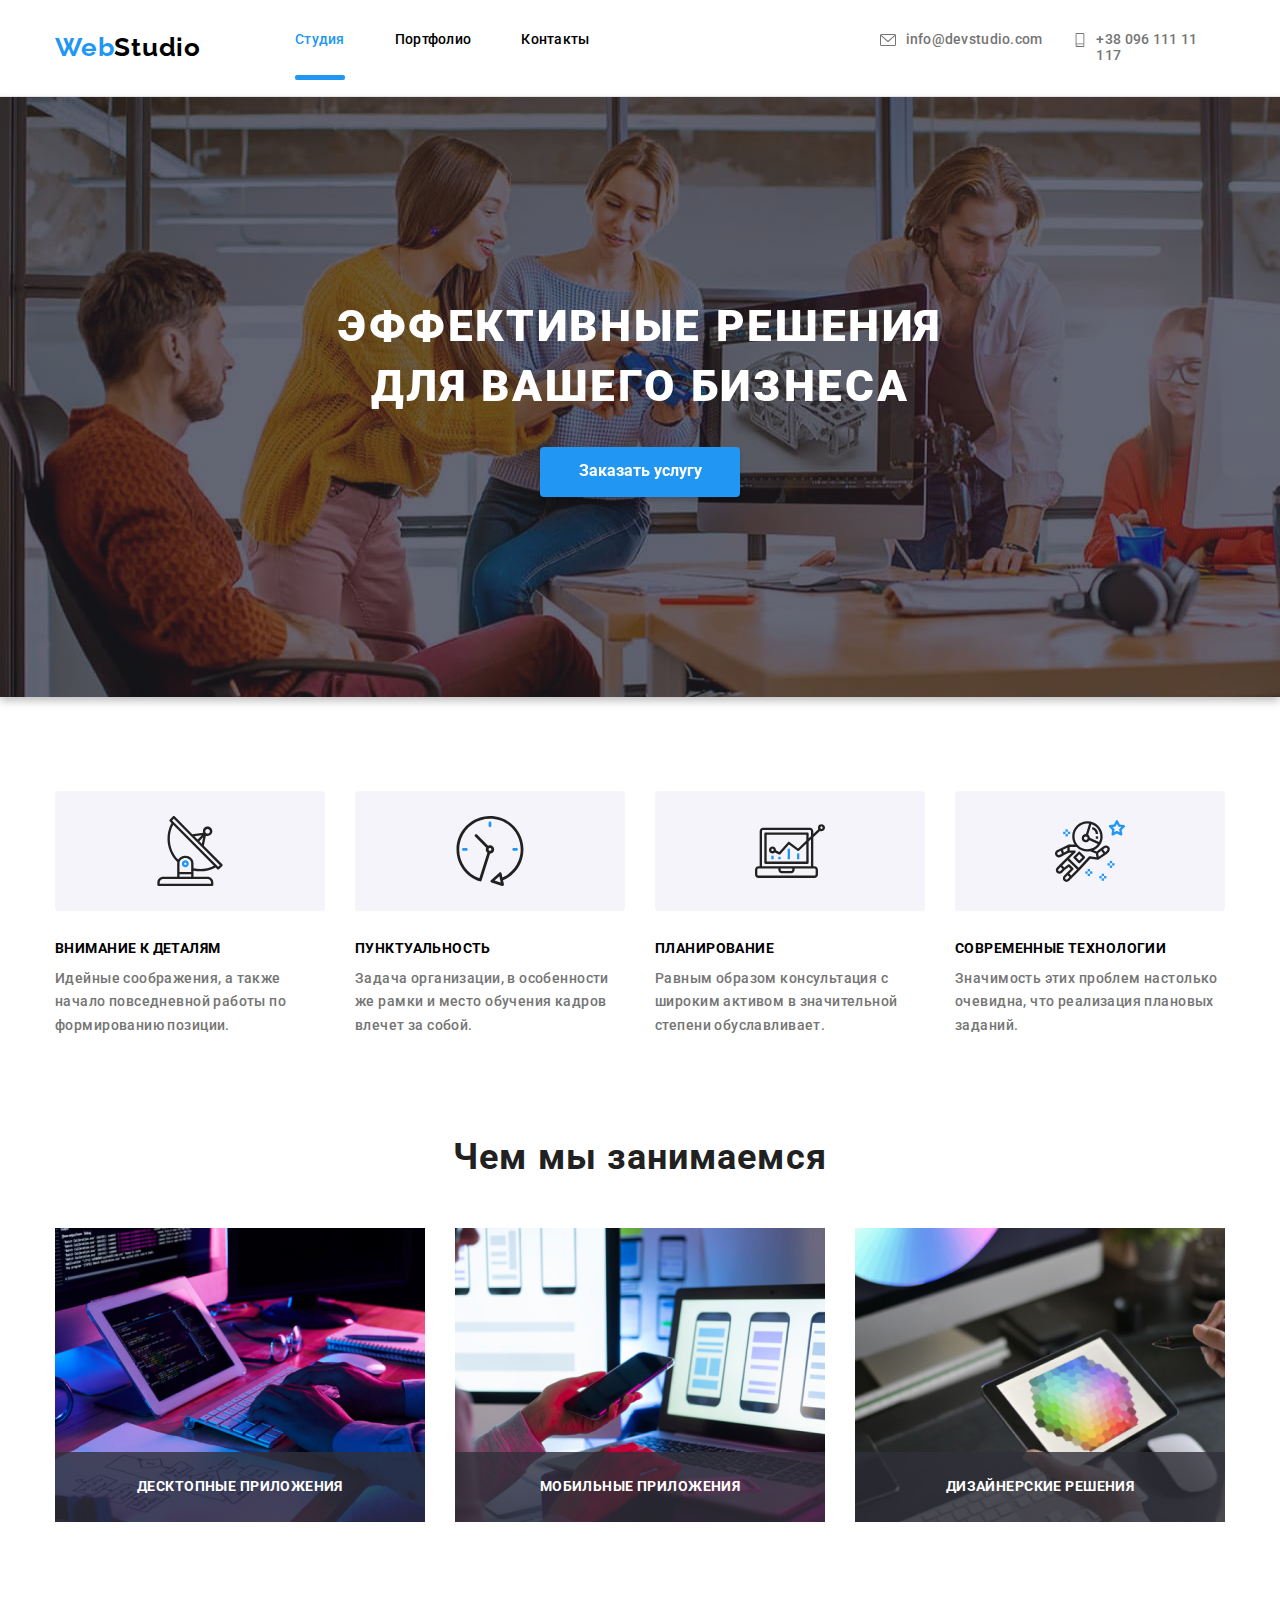
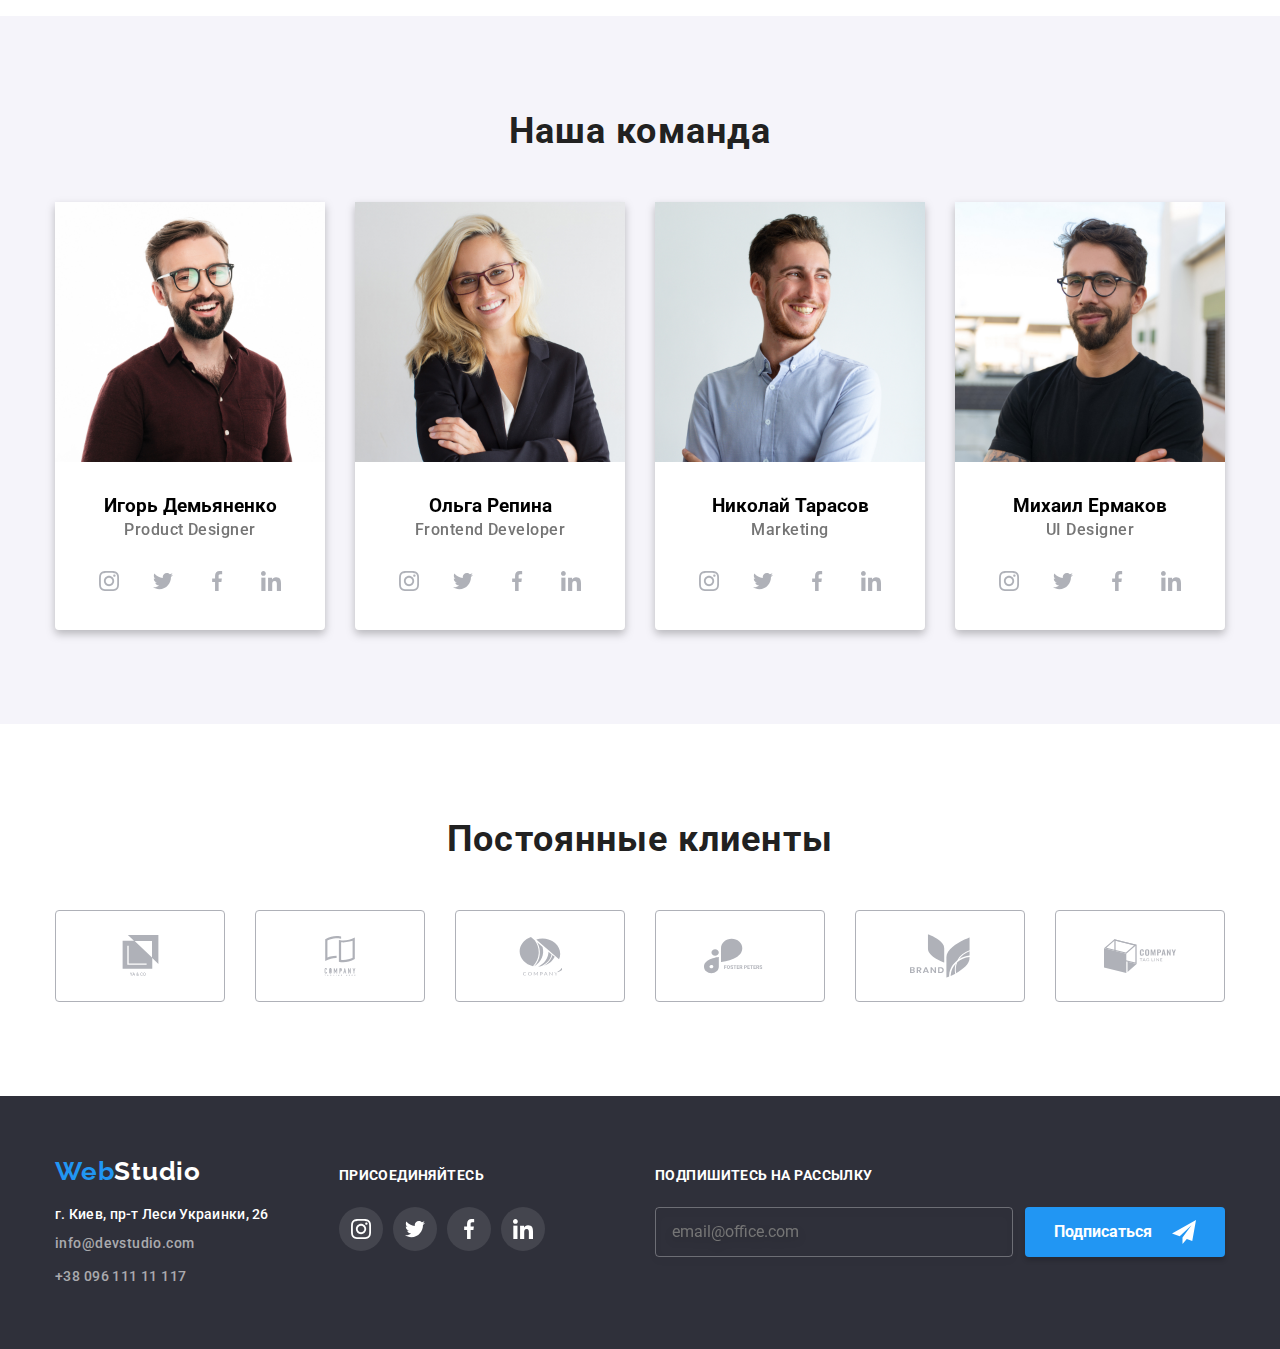
==== commit d4babbfd: "+" ====
--- a/index.html
+++ b/index.html
@@ -5,7 +5,7 @@
     <meta name="viewport" content="width=device-width, initiale=1.0" />
     <title>Document</title>
     <link rel="stylesheet" href="./css/normalize.css" />
-    <link rel="stylesheet" href="./css/styles.css" />
+    <link rel="stylesheet" href="./css/main.min.css" />
     <link rel="stylesheet" href="./css/flexi.css" />
     <link rel="preconnect" href="https://fonts.googleapis.com" />
     <link rel="preconnect" href="https://fonts.gstatic.com" crossorigin />
@@ -138,13 +138,13 @@
                   >
                 </label>
               </div>
-              <button class="pres modal__place-button" type="submit">
+              <button  class="pres modal__place-button" type="submit">
                 Отправить
               </button>
               <div>
                 <button
-                  data-modal-close
-                  class="modal__button modal__button-new"
+                data-modal-close
+                   class="modal__button modal__button-new"
                   type="button"
                 ></button>
               </div>
@@ -499,7 +499,7 @@
             <li>
               <a
                 href="mailto:info@devstudio.com"
-                class="footer__contact navigation__link"
+                class="navigation__link footer__contact "
                 >info@devstudio.com</a
               >
             </li>
@@ -576,5 +576,6 @@
       </div>
     </footer>
     <script src="./modal.js"></script>
+    <script src="./modal-work.js"></script>
   </body>
 </html>
--- a/css/main.min.css
+++ b/css/main.min.css
@@ -0,0 +1,3 @@
+/*! modern-normalize v1.1.0 | MIT License | https://github.com/sindresorhus/modern-normalize */*,::before,::after{-webkit-box-sizing:border-box;box-sizing:border-box}html{line-height:1.15;-webkit-text-size-adjust:100%;-moz-tab-size:4;-o-tab-size:4;tab-size:4}body{margin:0;font-family:system-ui,-apple-system,"Segoe UI",Roboto,Helvetica,Arial,sans-serif,"Apple Color Emoji","Segoe UI Emoji"}hr{height:0;color:inherit}abbr[title]{-webkit-text-decoration:underline dotted;text-decoration:underline dotted}b,strong{font-weight:bolder}code,kbd,samp,pre{font-family:ui-monospace, SFMono-Regular, Consolas, "Liberation Mono", Menlo,+ monospace;font-size:1em}small{font-size:80%}sub,sup{font-size:75%;line-height:0;position:relative;vertical-align:baseline}sub{bottom:-0.25em}sup{top:-0.5em}table{text-indent:0;border-color:inherit}button,input,optgroup,select,textarea{font-family:inherit;font-size:100%;line-height:1.15;margin:0}button,select{text-transform:none}button,[type="button"],[type="reset"],[type="submit"]{-webkit-appearance:button}::-moz-focus-inner{border-style:none;padding:0}:-moz-focusring{outline:1px dotted ButtonText}:-moz-ui-invalid{box-shadow:none}legend{padding:0}progress{vertical-align:baseline}::-webkit-inner-spin-button,::-webkit-outer-spin-button{height:auto}[type="search"]{-webkit-appearance:textfield;outline-offset:-2px}::-webkit-search-decoration{-webkit-appearance:none}::-webkit-file-upload-button{-webkit-appearance:button;font:inherit}summary{display:list-item}*{list-style:none;-webkit-box-sizing:border-box;box-sizing:border-box}h1,h2,h3,h4,h5,h6,ul,p{margin:0;padding:0}.navigation,.contacts,.navigation__link,.contacts__link,.advances,.team,.button-box{margin:0;list-style:none;display:-webkit-box;display:-ms-flexbox;display:flex}.container{margin:auto;max-width:1200px;padding-left:15px;padding-right:15px}.section{padding-top:94px;padding-bottom:94px}body{margin:0px;background-color:var(--primary-white-color);font-family:Roboto, sans-serif;color:#000;font-style:normal;font-weight:500;line-height:1.5}.navigation__distance{margin-right:50px}.navigation__distance:last-child{margin-right:0px}.navigation__link{display:block;color:#000;text-decoration:none;-webkit-transition-duration:250ms;transition-duration:250ms;padding-top:32px;padding-bottom:32px}.navigation__link--active{display:block;text-decoration:none;color:#2196f3;-webkit-transition-duration:250ms;transition-duration:250ms;padding-top:32px;padding-bottom:32px;position:relative}.navigation__link--active:after{content:"";color:#2196f3;text-decoration:none;display:block;background-color:#2196f3;width:100%;height:5px;border-radius:2px;position:absolute;left:0;bottom:0;padding-bottom:0}.navigation{font-size:14px;line-height:1.14;letter-spacing:0.02em;margin-top:auto;margin-bottom:auto;margin-right:290px;margin-left:94px}.navigation.navigation__link{display:block;padding-top:32px;padding-bottom:32px;color:#000;text-decoration:none;-webkit-transition-duration:250ms;transition-duration:250ms}.navigation__link:hover{color:#2196f3;-webkit-transition-timing-function:cubic-bezier(0.4, 0, 0.2, 1);transition-timing-function:cubic-bezier(0.4, 0, 0.2, 1)}.navigation__link:focus{color:#2196f3;-webkit-transition-timing-function:cubic-bezier(0.4, 0, 0.2, 1);transition-timing-function:cubic-bezier(0.4, 0, 0.2, 1)}.header{display:-webkit-box;display:-ms-flexbox;display:flex;-webkit-box-pack:center;-ms-flex-pack:center;justify-content:center;width:100%;margin-right:auto;margin-left:auto}.header__border{border-bottom:1px solid #ececec}.header__logo{color:#000;font-family:Raleway, sans-serif;font-weight:bold;font-size:26px;line-height:31px;letter-spacing:0.03em;text-decoration:none;padding-top:24px;padding-bottom:24px;margin-top:auto;margin-bottom:auto;-webkit-transition-duration:250ms;transition-duration:250ms}.header__logo:hover,.header__logo:focus{text-shadow:0px 4px 4px rgba(0,0,0,0.25);-webkit-transition-timing-function:cubic-bezier(0.4, 0, 0.2, 1);transition-timing-function:cubic-bezier(0.4, 0, 0.2, 1)}.header__logosp{color:#2196f3}.contacts{font-size:14px;line-height:1.14;letter-spacing:0.02em;font-style:normal;-webkit-transition-duration:250ms;transition-duration:250ms}.contacts__phone{width:14px;height:16px;fill:currentColor;text-align:center;margin-right:10px}.contacts li:last-child{display:-webkit-box;display:-ms-flexbox;display:flex;margin-left:30px}.contacts__phone:hover,.contacts__phone:focus{fill:currentColor;-webkit-transition-duration:250ms;transition-duration:250ms;-webkit-transition-timing-function:cubic-bezier(0.4, 0, 0.2, 1);transition-timing-function:cubic-bezier(0.4, 0, 0.2, 1)}.contacts__link{color:#757575;text-decoration:none;padding-top:32px;padding-bottom:32px}.contacts__link:hover,.contacts__link:focus{color:#2196f3;-webkit-transition-duration:250ms;transition-duration:250ms;-webkit-transition-timing-function:cubic-bezier(0.4, 0, 0.2, 1);transition-timing-function:cubic-bezier(0.4, 0, 0.2, 1)}.contacts__envelope{width:16px;height:16px;fill:currentColor;text-align:center;margin-right:10px}.contacts__envelope:hover,.contacts__envelope:focus{fill:currentColor;-webkit-transition-duration:250ms;transition-duration:250ms;-webkit-transition-timing-function:cubic-bezier(0.4, 0, 0.2, 1);transition-timing-function:cubic-bezier(0.4, 0, 0.2, 1)}.contacts:hover,.contacts:focus{color:#2196f3;-webkit-transition-timing-function:cubic-bezier(0.4, 0, 0.2, 1);transition-timing-function:cubic-bezier(0.4, 0, 0.2, 1)}.hero,.hero__name,.pres{list-style:none}.color-adventage{background-color:#e5e5e5}.insta{width:20px;height:20px;fill:#fff;-webkit-box-pack:center;-ms-flex-pack:center;justify-content:center;-webkit-box-align:center;-ms-flex-align:center;align-items:center;display:-webkit-box;display:-ms-flexbox;display:flex}.twiter{width:20px;height:20px;fill:primarywhitecolor;-webkit-box-pack:center;-ms-flex-pack:center;justify-content:center;-webkit-box-align:center;-ms-flex-align:center;align-items:center;display:-webkit-box;display:-ms-flexbox;display:flex}.facebook{width:20px;height:20px;fill:primarywhitecolor;-webkit-box-pack:center;-ms-flex-pack:center;justify-content:center;-webkit-box-align:center;-ms-flex-align:center;align-items:center;display:-webkit-box;display:-ms-flexbox;display:flex}.linkedin{width:20px;height:20px;fill:primarywhitecolor;-webkit-box-pack:center;-ms-flex-pack:center;justify-content:center;-webkit-box-align:center;-ms-flex-align:center;align-items:center;display:-webkit-box;display:-ms-flexbox;display:flex}.advanсes__description{font-size:14px;line-height:1.71;letter-spacing:0.03em;color:#757575;margin-top:10px}.visually-hidden{position:absolute;width:1px;height:1px;margin:-1px;border:0;padding:0;white-space:nowrap;-webkit-clip-path:inset(100%);clip-path:inset(100%);clip:rect(0 0 0 0);overflow:hidden}.description-member{padding:30px 32px}.hero{width:100%;max-width:1600px;background-color:rgba(47,48,58,0.4);margin-left:auto;margin-right:auto;padding-top:200px;padding-bottom:200px;background-image:-webkit-gradient(linear, left top, left bottom, from(rgba(47,48,58,0.4)), to(rgba(47,48,58,0.4))),url(../images/Hero.jpg);background-image:linear-gradient(rgba(47,48,58,0.4), rgba(47,48,58,0.4)),url(../images/Hero.jpg);-webkit-filter:drop-shadow(0px 4px 4px rgba(0,0,0,0.25));filter:drop-shadow(0px 4px 4px rgba(0,0,0,0.25))}.hero .container{width:696px}.hero__name{font-weight:900;font-size:44px;line-height:1.36;text-align:center;letter-spacing:0.06em;text-transform:uppercase;color:#fff;margin-bottom:30px;margin-top:0px}.hero__backdrop{position:fixed;height:100%;width:100%;top:0;left:0;background:rgba(0,0,0,0.2)}.hero__backdrop.is-hidden{opacity:0;visibility:hidden;opacity:inherit;pointer-events:none}.pres{display:block;position:relative;background:#2196f3;-webkit-box-shadow:0px 4px 4px rgba(0,0,0,0.15);box-shadow:0px 4px 4px rgba(0,0,0,0.15);border-radius:4px;color:#fff;border:none;cursor:pointer;font-size:16px;font-weight:700;padding:10px;min-width:200px;min-height:50px;margin-left:auto;margin-right:auto}.pres:hover{-webkit-transition-duration:250ms;transition-duration:250ms;background-color:#188ce8;-webkit-transition-timing-function:cubic-bezier(0.4, 0, 0.2, 1);transition-timing-function:cubic-bezier(0.4, 0, 0.2, 1)}.pres:focus{-webkit-transition-duration:250ms;transition-duration:250ms;background-color:#188ce8;-webkit-transition-timing-function:cubic-bezier(0.4, 0, 0.2, 1);transition-timing-function:cubic-bezier(0.4, 0, 0.2, 1)}.presi{font-family:inherit;background:#f5f4fa;border-radius:4px;font-size:16px;line-height:1.63;font-weight:500;text-align:center;letter-spacing:0.03em;color:#212121;border:none;cursor:pointer;padding:6px 22px;margin-right:8px;-webkit-transition-duration:250ms;transition-duration:250ms}.presi:focus{background-color:#2196f3;color:#fff;-webkit-box-shadow:0px 4px 4px rgba(0,0,0,0.15);box-shadow:0px 4px 4px rgba(0,0,0,0.15);-webkit-transition-duration:250ms;transition-duration:250ms;-webkit-transition-timing-function:cubic-bezier(0.4, 0, 0.2, 1);transition-timing-function:cubic-bezier(0.4, 0, 0.2, 1)}.presi:hover{background-color:#2196f3;color:#fff;-webkit-box-shadow:0px 4px 4px rgba(0,0,0,0.15);box-shadow:0px 4px 4px rgba(0,0,0,0.15);-webkit-transition-duration:250ms;transition-duration:250ms;-webkit-transition-timing-function:cubic-bezier(0.4, 0, 0.2, 1);transition-timing-function:cubic-bezier(0.4, 0, 0.2, 1)}.advances{-webkit-box-pack:justify;-ms-flex-pack:justify;justify-content:space-between}.advances__color{background-color:#fff;padding-left:15px;padding-right:15px;margin-left:auto;margin-right:auto}.advances__item{width:270px;height:251px;margin-right:30px}.advances__item:last-child{margin-right:0}.advances__card{width:270px;height:120px;background:#f5f4fa;border-radius:4px;-webkit-box-pack:center;-ms-flex-pack:center;justify-content:center;-webkit-box-align:center;-ms-flex-align:center;align-items:center;display:-webkit-box;display:-ms-flexbox;display:flex}.advances__name{text-transform:uppercase;font-weight:bold;font-size:14px;line-height:1.14;letter-spacing:0.03em;color:#000;margin-top:30px}.activity{display:-webkit-box;display:-ms-flexbox;display:flex;max-width:1170px;padding-left:0px}.activity__item{position:relative;margin-right:30px}.activity__item:last-child{margin-right:0}.activity__name{text-transform:uppercase;font-weight:bold;font-size:14px;line-height:1.13px;text-align:center;letter-spacing:0.03em;text-transform:uppercase;color:#ffffff}.activity__box{position:absolute;bottom:0;display:-webkit-box;display:-ms-flexbox;display:flex;-webkit-box-pack:center;-ms-flex-pack:center;justify-content:center;-webkit-box-align:center;-ms-flex-align:center;align-items:center;width:370px;height:70px;background:rgba(47,48,58,0.8)}.section__name{font-weight:bold;margin-top:0px;margin-bottom:50px;font-size:36px;line-height:1.17;text-align:center;letter-spacing:0.03em;color:#212121;margin-right:auto;margin-left:auto}.section:nth-child(3){padding-top:0}.partners{display:-webkit-box;display:-ms-flexbox;display:flex}.partners__box{width:170px;height:92px;border:1px solid #afb1b8;border-radius:4px;background-color:#fff;cursor:pointer;-webkit-box-pack:center;-ms-flex-pack:center;justify-content:center;-webkit-box-align:center;-ms-flex-align:center;align-items:center;display:-webkit-box;display:-ms-flexbox;display:flex;color:#afb1b8;-webkit-transition-duration:250ms;transition-duration:250ms}.partners__box:hover{border:1px solid #2196f3;color:#2196f3;-webkit-transition-timing-function:cubic-bezier(0.4, 0, 0.2, 1);transition-timing-function:cubic-bezier(0.4, 0, 0.2, 1)}.partners__box:focus{border:3px solid #2196f3;color:#2196f3;-webkit-transition-timing-function:cubic-bezier(0.4, 0, 0.2, 1);transition-timing-function:cubic-bezier(0.4, 0, 0.2, 1)}.partners li{margin-right:30px}.partners li:last-child{margin-right:0}.partners__img{fill:currentColor;-webkit-box-pack:center;-ms-flex-pack:center;justify-content:center;-webkit-box-align:center;-ms-flex-align:center;align-items:center;display:-webkit-box;display:-ms-flexbox;display:flex;-webkit-transition-duration:250ms;transition-duration:250ms}.partners__img:hover,.partners__img:focus{fill:currentColor;-webkit-transition-timing-function:cubic-bezier(0.4, 0, 0.2, 1);transition-timing-function:cubic-bezier(0.4, 0, 0.2, 1)}.team{margin-left:auto;margin-right:auto;max-width:1170px}.team__color{background-color:#f5f4fa;margin-left:auto;margin-right:auto;margin-bottom:0px}.team__prof{font-size:16px;line-height:1.19;letter-spacing:0.03em;color:#757575;margin-bottom:20px}.team__member{width:270px;height:428px;margin-right:30px;background-color:#fff;text-align:center;-webkit-filter:drop-shadow(0px 4px 4px rgba(0,0,0,0.25));filter:drop-shadow(0px 4px 4px rgba(0,0,0,0.25));border-radius:0px 0px 4px 4px}.team__member:last-child{margin-right:0}.team__member-name{font-family:Roboto;font-size:16px;line-height:1.19;letter-spacing:0.03em;color:#000;margin-bottom:10px}.media__link{width:206px;height:44px;display:-webkit-box;display:-ms-flexbox;display:flex;-webkit-box-pack:justify;-ms-flex-pack:justify;justify-content:space-between;padding-left:0px;margin-top:20px}.item__name-project{font-family:Roboto;font-weight:bold;font-size:18px;line-height:2;letter-spacing:0.06em;color:#212121}.media__circles{fill:#afb1b8;-webkit-box-pack:center;-ms-flex-pack:center;justify-content:center;-webkit-box-align:center;-ms-flex-align:center;align-items:center;display:-webkit-box;display:-ms-flexbox;display:flex}.media__circle{width:44px;height:44px;border:1px solid #afb1b8;-webkit-box-sizing:border-box;box-sizing:border-box;border-radius:50%;background:rgba(255,255,255,0.1);border:none;cursor:pointer;-webkit-box-pack:center;-ms-flex-pack:center;justify-content:center;-webkit-box-align:center;-ms-flex-align:center;align-items:center;display:-webkit-box;display:-ms-flexbox;display:flex}.media__circle:hover,.media__circle:focus,.media__circle:active{-webkit-transition-duration:250ms;transition-duration:250ms;background-color:#2196f3;-webkit-transition-timing-function:cubic-bezier(0.4, 0, 0.2, 1);transition-timing-function:cubic-bezier(0.4, 0, 0.2, 1)}.team-link__circle{width:44px;height:44px;-webkit-box-sizing:border-box;box-sizing:border-box;border-radius:50%;border:none;cursor:pointer;-webkit-box-pack:center;-ms-flex-pack:center;justify-content:center;-webkit-box-align:center;-ms-flex-align:center;align-items:center;display:-webkit-box;display:-ms-flexbox;display:flex;color:#afb1b8}.team-link__social-name{width:20px;height:20px;fill:currentColor;-webkit-box-pack:center;-ms-flex-pack:center;justify-content:center;-webkit-box-align:center;-ms-flex-align:center;align-items:center;display:-webkit-box;display:-ms-flexbox;display:flex}.team-link__circle:hover,.team-link__circle:focus{-webkit-transition-duration:250ms;transition-duration:250ms;color:#fff;background-color:#2196f3;-webkit-transition-timing-function:cubic-bezier(0.4, 0, 0.2, 1);transition-timing-function:cubic-bezier(0.4, 0, 0.2, 1)}.team__link-member{width:206px;height:44px;display:-webkit-box;display:-ms-flexbox;display:flex;-webkit-box-pack:justify;-ms-flex-pack:justify;justify-content:space-between;padding-left:0px;margin-top:20px;margin-left:auto;margin-right:auto}.modal{position:absolute;top:50%;left:50%;-webkit-transform:translate(-50%, -50%);transform:translate(-50%, -50%);opacity:1;width:528px;padding:40px;background-color:#fff;-webkit-transition-duration:250ms;transition-duration:250ms}.is-hidden .modal{-webkit-transform:translate(-50%, -50%);transform:translate(-50%, -50%);opacity:0;-webkit-transition-duration:250ms;transition-duration:250ms}.modal__head{font-weight:bold;font-size:20px;letter-spacing:0.03em;color:#212121;margin-bottom:12px}.modal__button{-webkit-appearance:none;-moz-appearance:none;appearance:none;position:absolute;cursor:pointer;top:12px;right:9px;border:1px solid rgba(0,0,0,0.1);-webkit-box-sizing:border-box;box-sizing:border-box}.modal__ok{position:absolute;height:15px;padding-left:24px;font-weight:400;font-size:14px;letter-spacing:0.03em;color:#757575;cursor:pointer}.modal__check{display:block;left:15px;position:relative;-webkit-transition-duration:250ms;transition-duration:250ms;-webkit-transition-timing-function:cubic-bezier(0.4, 0, 0.2, 1);transition-timing-function:cubic-bezier(0.4, 0, 0.2, 1)}.modal__button-new{position:fixed;height:32px;width:32px;border-radius:50%;background-image:url(../images/SVG/close_none_active.svg)}.modal__button-new:focus,.modal__button-new:hover,.modal__button-new:active{-webkit-transition-timing-function:cubic-bezier(0.4, 0, 0.2, 1);transition-timing-function:cubic-bezier(0.4, 0, 0.2, 1);border-color:#2196f3;outline:none;background-image:url(../images/SVG/close_active.svg)}.modal__form-fild{position:relative;margin-bottom:10px;text-align:left}.modal__form-fild:nth-last-child(4){position:relative;margin-bottom:20px}.modal__input-frame{padding:0%;display:block;width:448px;height:40px;border:1px solid rgba(33,33,33,0.2);-webkit-box-sizing:border-box;box-sizing:border-box;border-radius:4px;padding-left:40px;cursor:pointer}.modal__input-frame:focus+.vector-person{-webkit-transition-duration:250ms;transition-duration:250ms;-webkit-transition-timing-function:cubic-bezier(0.075, 0.82, 0.165, 1);transition-timing-function:cubic-bezier(0.075, 0.82, 0.165, 1);background-image:url(../images/SVG/person_blue.svg)}.modal__input-frame:focus{outline:none;border:1px solid #2196f3;-webkit-transition-duration:250ms;transition-duration:250ms;-webkit-transition-timing-function:cubic-bezier(0.075, 0.82, 0.165, 1);transition-timing-function:cubic-bezier(0.075, 0.82, 0.165, 1)}.modal__input-frame:focus+.vector-phone{-webkit-transition-duration:250ms;transition-duration:250ms;-webkit-transition-timing-function:cubic-bezier(0.075, 0.82, 0.165, 1);transition-timing-function:cubic-bezier(0.075, 0.82, 0.165, 1);background-image:url(../images/SVG/phone_blue.svg)}.modal__input-frame:focus+.vector-email{-webkit-transition-duration:250ms;transition-duration:250ms;-webkit-transition-timing-function:cubic-bezier(0.075, 0.82, 0.165, 1);transition-timing-function:cubic-bezier(0.075, 0.82, 0.165, 1);background-image:url(../images/SVG/email_blue.svg)}.modal__input-comment:focus{-webkit-transition-duration:250ms;transition-duration:250ms;-webkit-transition-timing-function:cubic-bezier(0.075, 0.82, 0.165, 1);transition-timing-function:cubic-bezier(0.075, 0.82, 0.165, 1);outline:none;border:1px solid #2196f3}.vector-person{position:absolute;left:12px;bottom:10px;width:18px;height:18px;background-image:url(../images/SVG/person_black.svg)}.vector-phone{position:absolute;left:12px;bottom:10px;width:18px;height:18px;background-image:url(../images/SVG/phone_black.svg)}.vector-email{position:absolute;left:12px;bottom:10px;width:18px;height:18px;background-image:url(../images/SVG/email_black.svg)}.modal__input-name{display:block;font-weight:400;font-size:12px;letter-spacing:0.01em;color:#757575;margin-bottom:4px}.modal__check-input{-webkit-appearance:none;-moz-appearance:none;appearance:none;position:absolute}.modal__check-box{position:absolute;text-align:right;width:16px;height:15px;border:2px solid #212121;border-radius:3px}.modal__place-button{display:block;margin:0 auto;margin-top:74px}.modal__place-button:focus{outline:none;background-color:#188ce8}.modal__check-input:focus+.modal__check-box{border:3px solid #2196f3;border-radius:2px}.modal__check-input:checked+.modal__check-box{border:none;position:absolute;width:16px;height:15px;background-image:url(../images/SVG/vector_icon_check.svg)}.modal__input-comment{padding:0;display:block;height:120px;width:448px;border:1px solid rgba(33,33,33,0.2);-webkit-box-sizing:border-box;box-sizing:border-box;border-radius:4px;padding:12px 16px;cursor:pointer}.modal__ok-span:focus,.modal__ok-span:active{color:#2196f3;letter-spacing:0.03em;text-shadow:0px 4px 4px rgba(0,0,0,0.25)}.modal__ok-span{outline:none;font-weight:400;font-size:14px;letter-spacing:0.03em;-webkit-text-decoration-line:underline;text-decoration-line:underline;color:#2196f3}.modal__check-input{-webkit-appearance:none;-moz-appearance:none;appearance:none;position:absolute}.modal__check-box{position:absolute;text-align:right;width:16px;height:15px;border:#212121 solid 2px;border-radius:3px}.navigation__link{display:block;color:#000;text-decoration:none;-webkit-transition-duration:250ms;transition-duration:250ms}.media__circle{width:44px;height:44px;border:1px solid #afb1b8;-webkit-box-sizing:border-box;box-sizing:border-box;border-radius:50%;background:rgba(255,255,255,0.1);border:none;cursor:pointer;-webkit-box-pack:center;-ms-flex-pack:center;justify-content:center;-webkit-box-align:center;-ms-flex-align:center;align-items:center;display:-webkit-box;display:-ms-flexbox;display:flex}.media__circles{fill:#afb1b8;-webkit-box-pack:center;-ms-flex-pack:center;justify-content:center;-webkit-box-align:center;-ms-flex-align:center;align-items:center;display:-webkit-box;display:-ms-flexbox;display:flex}.media__circle:hover,.media__circle:focus,.media__circle:active{-webkit-transition-duration:250ms;transition-duration:250ms;background-color:#2196f3;-webkit-transition-timing-function:cubic-bezier(0.4, 0, 0.2, 1);transition-timing-function:cubic-bezier(0.4, 0, 0.2, 1)}.insta{width:20px;height:20px;fill:#fff;-webkit-box-pack:center;-ms-flex-pack:center;justify-content:center;-webkit-box-align:center;-ms-flex-align:center;align-items:center;display:-webkit-box;display:-ms-flexbox;display:flex}.twiter{width:20px;height:20px;fill:#fff;-webkit-box-pack:center;-ms-flex-pack:center;justify-content:center;-webkit-box-align:center;-ms-flex-align:center;align-items:center;display:-webkit-box;display:-ms-flexbox;display:flex}.facebook{width:20px;height:20px;fill:#fff;-webkit-box-pack:center;-ms-flex-pack:center;justify-content:center;-webkit-box-align:center;-ms-flex-align:center;align-items:center;display:-webkit-box;display:-ms-flexbox;display:flex}.linkedin{width:20px;height:20px;fill:#fff;-webkit-box-pack:center;-ms-flex-pack:center;justify-content:center;-webkit-box-align:center;-ms-flex-align:center;align-items:center;display:-webkit-box;display:-ms-flexbox;display:flex}.color{color:#fff;padding:0}.footer{display:-webkit-box;display:-ms-flexbox;display:flex;-webkit-box-align:baseline;-ms-flex-align:baseline;align-items:baseline}.footer__logosp{color:#2196f3}.footer__color{background-color:#2f303a;margin-left:auto;margin-right:auto;padding:60px 0px}.footer__address{font-size:14px;line-height:1.14;letter-spacing:0.02em;font-style:normal;margin-top:20px}.footer__logo{font-family:Raleway;font-weight:bold;font-size:26px;line-height:1.19;letter-spacing:0.03em;color:#fff;text-decoration:none}.footer__media{display:inline;margin-left:70px}.footer__contact{margin-top:9px;font-size:14px;line-height:1.71;letter-spacing:0.03em;color:rgba(255,255,255,0.6);padding:0}.footer__join{font-family:Roboto;font-weight:700;font-size:14px;line-height:1.14;letter-spacing:0.03em;text-transform:uppercase;color:#fff;text-transform:uppercase}.footer-form__fild{max-width:570px;margin-left:auto}.footer-form__input-name{font-weight:700;font-size:14px;line-height:1.14;letter-spacing:0.03em;text-transform:uppercase;color:#ffffff}.footer-form__input-frame{width:358px;height:50px;border:1px solid rgba(255,255,255,0.3);-webkit-box-sizing:border-box;box-sizing:border-box;-webkit-filter:drop-shadow(0px 4px 4px rgba(0,0,0,0.15));filter:drop-shadow(0px 4px 4px rgba(0,0,0,0.15));border-radius:4px;background-color:transparent;padding:15px 16px;color:#ffffff}.footer-form__icon-send{width:24px;height:24px;bottom:13px;right:28px;margin-right:0}.footer-form__pres{display:-webkit-box;display:-ms-flexbox;display:flex;-webkit-box-pack:justify;-ms-flex-pack:justify;justify-content:space-between;-webkit-box-align:center;-ms-flex-align:center;align-items:center;background:#2196f3;-webkit-box-shadow:0px 4px 4px rgba(0,0,0,0.15);box-shadow:0px 4px 4px rgba(0,0,0,0.15);border-radius:4px;color:#fff;border:none;cursor:pointer;font-size:16px;font-weight:700;min-width:200px;height:50px;padding:10px 29px;margin-left:12px}.footer-form__group{display:-webkit-box;display:-ms-flexbox;display:flex;-webkit-box-align:center;-ms-flex-align:center;align-items:center;height:50px;margin-top:20px}.item__frame{border-bottom:1px solid #eeeeee;border-right:1px solid #eeeeee;border-left:1px solid #eeeeee;padding:20px 24px}img{display:block;width:100%;height:auto;margin-bottom:0px}.board-portfilio{max-width:1170px;padding-left:15px;padding-right:15px}.button-box{list-style:none;-webkit-box-pack:center;-ms-flex-pack:center;justify-content:center;margin-left:auto;margin-right:auto;margin-bottom:50px}.item__overlay{position:absolute;top:0;left:0;width:100%;height:294px;-webkit-transform:translatey(-101%);transform:translatey(-101%);-webkit-transition:-webkit-transform 250ms ease;transition:-webkit-transform 250ms ease;transition:transform 250ms ease;transition:transform 250ms ease, -webkit-transform 250ms ease;background:rgba(33,150,243,0.9)}.item__overlay>p{font-weight:normal;font-size:18px;line-height:1.56;letter-spacing:0.03em;color:#ffffff;padding:63px 24px}.item__prof-project{font-family:Roboto;font-weight:normal;font-size:16px;line-height:1.87;letter-spacing:0.03em;color:#757575;margin-top:4px}.item__name-project{font-family:Roboto;font-weight:bold;font-size:18px;line-height:2;letter-spacing:0.06em;color:#212121}.presi-active{color:#fff;background-color:#2196f3;-webkit-filter:drop-shadow(0px 4px 4px rgba(0,0,0,0.25));filter:drop-shadow(0px 4px 4px rgba(0,0,0,0.25))}.card-set{display:-webkit-box;display:-ms-flexbox;display:flex;-ms-flex-wrap:wrap;flex-wrap:wrap;margin:0px;padding:0px;margin-top:calc(-1 * $cardsetmargin);margin-left:calc(-1 * $cardsetmargin)}.card-set>li{-ms-flex-preferred-size:calc(100% / 3 - 30px);flex-basis:calc(100% / 3 - 30px);margin-left:30px;margin-top:30px;-webkit-transition-duration:250ms;transition-duration:250ms}.card-set__prof-project{font-family:Roboto;font-weight:normal;font-size:16px;line-height:1.87;letter-spacing:0.03em;color:#757575;margin-top:4px}.card-set__item{display:block;text-decoration:none;cursor:pointer;position:relative;overflow:hidden;-webkit-transition-duration:250ms;transition-duration:250ms}.card-set__item:focus .item__overlay,.card-set__item:hover .item__overlay,.card-set__item:active .item__overlay{-webkit-transform:translatey(0);transform:translatey(0);-webkit-transition-timing-function:cubic-bezier(0.4, 0, 0.2, 1);transition-timing-function:cubic-bezier(0.4, 0, 0.2, 1)}.card-set__item:hover,.card-set__item:focus,.card-set__item:active{-webkit-box-shadow:0px 4px 4px rgba(0,0,0,0.25);box-shadow:0px 4px 4px rgba(0,0,0,0.25);-webkit-transition-timing-function:cubic-bezier(0.4, 0, 0.2, 1);transition-timing-function:cubic-bezier(0.4, 0, 0.2, 1)}
+/*# sourceMappingURL=main.min.css.map */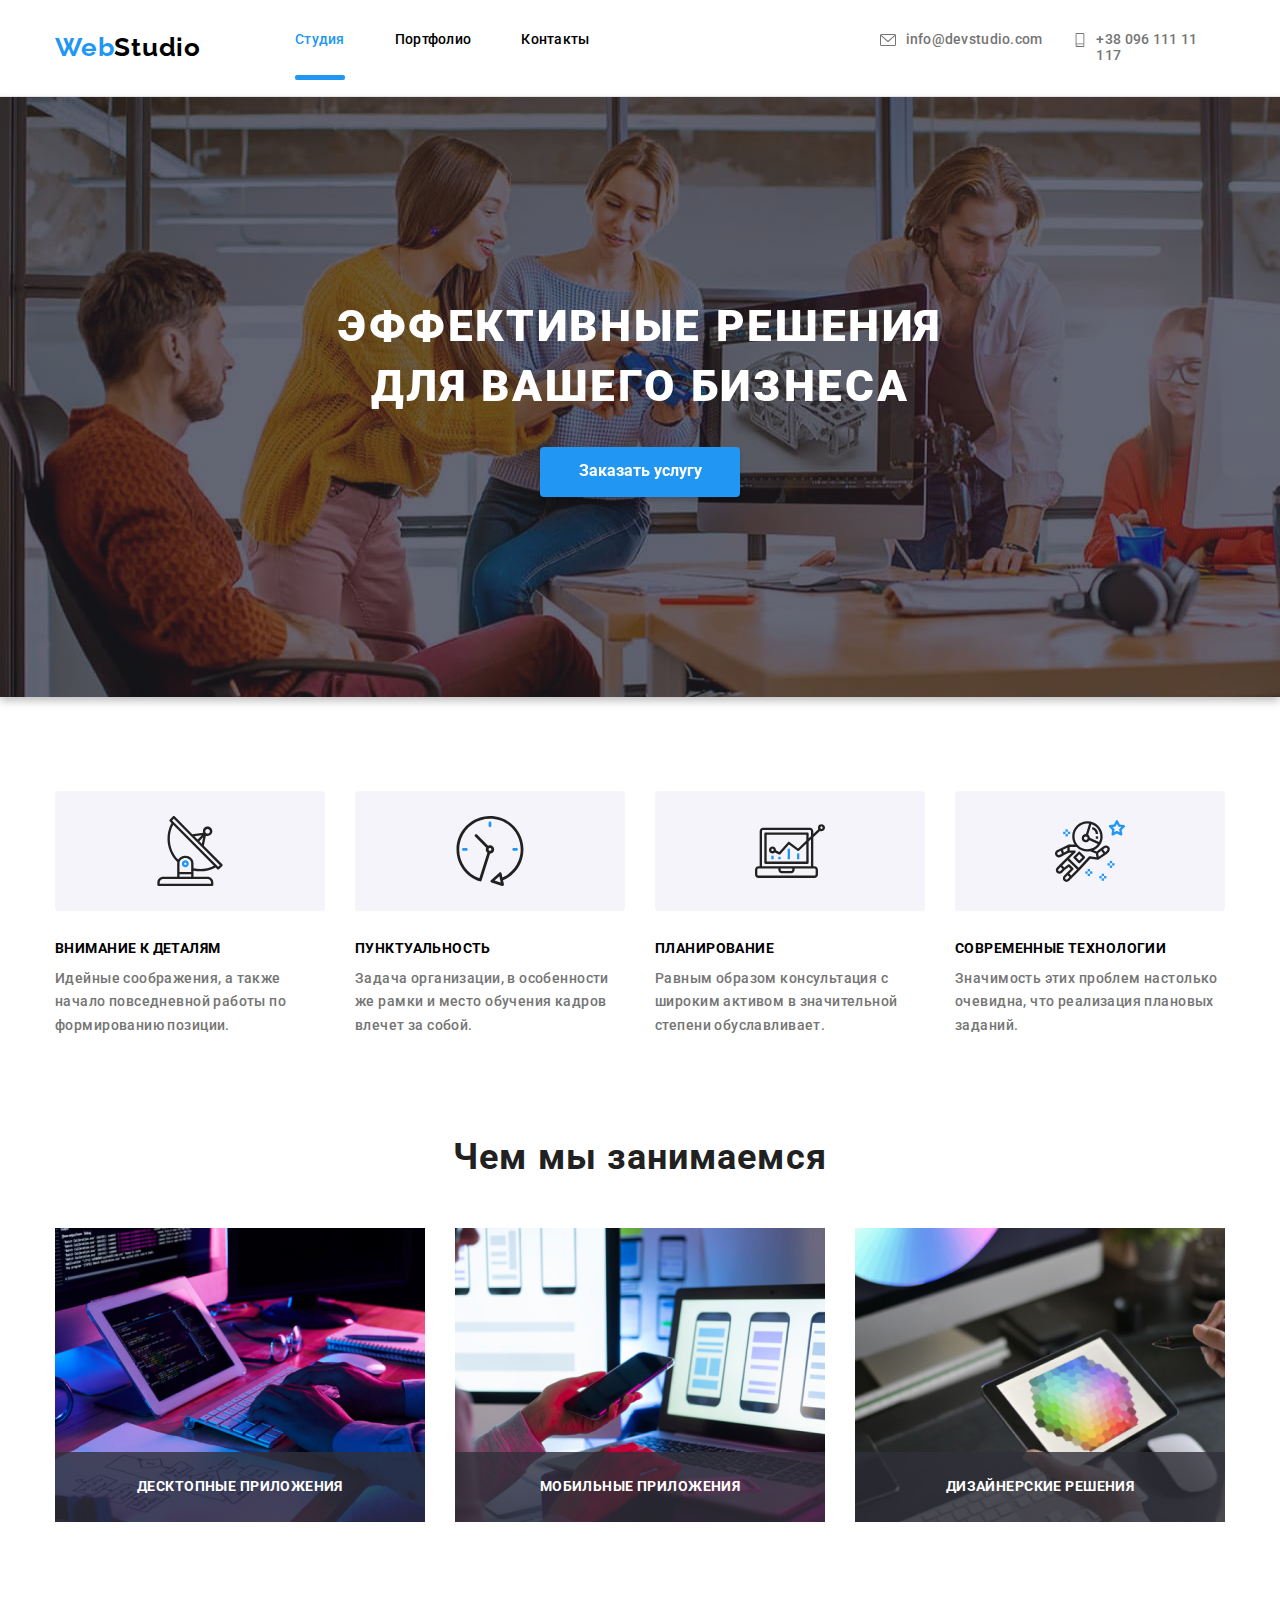
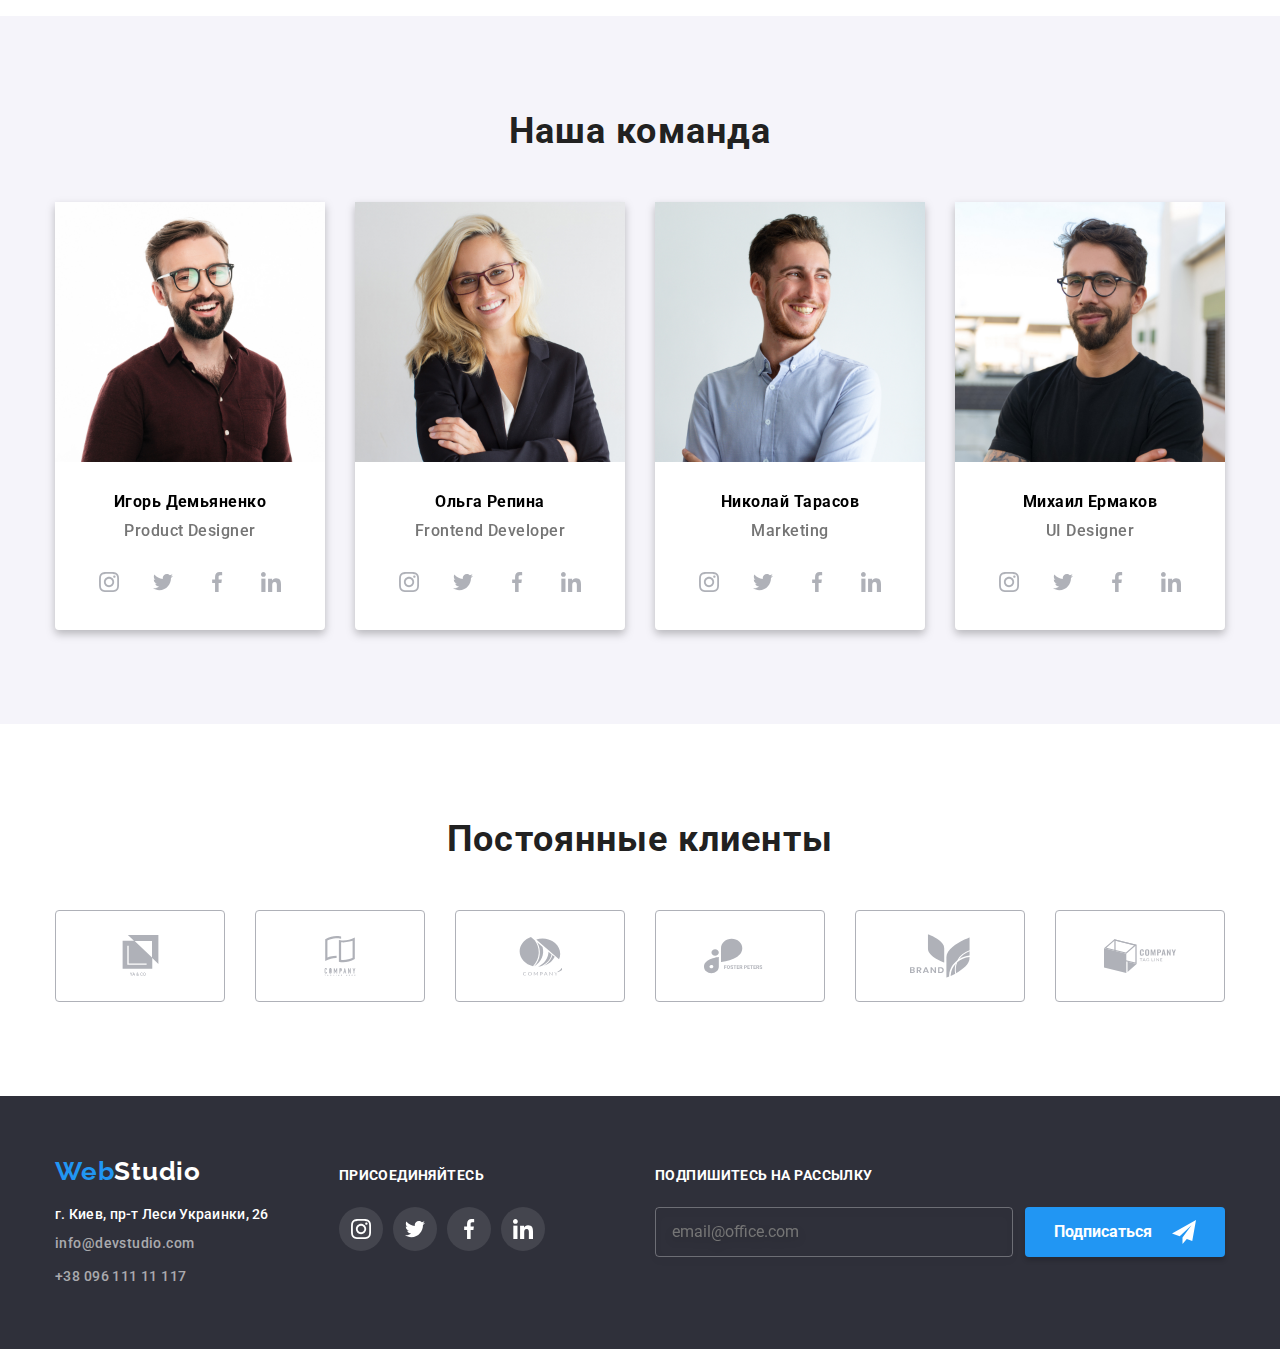
==== commit c8f195cf: "+" ====
--- a/index.html
+++ b/index.html
@@ -4,21 +4,14 @@
     <meta charset="UTF-8" />
     <meta name="viewport" content="width=device-width, initiale=1.0" />
     <title>Document</title>
-    <link rel="stylesheet" href="./css/normalize.css" />
-    <link rel="stylesheet" href="./css/main.min.css" />
-    <link rel="stylesheet" href="./css/flexi.css" />
-    <link rel="preconnect" href="https://fonts.googleapis.com" />
-    <link rel="preconnect" href="https://fonts.gstatic.com" crossorigin />
-    <link
-      href="https://fonts.googleapis.com/css2?family=Roboto:ital,wght@0,400;0,500;0,700;0,900;1,400;1,500;1,700;1,900&display=swap"
-      rel="stylesheet"
-    />
     <link rel="preconnect" href="https://fonts.googleapis.com" />
     <link rel="preconnect" href="https://fonts.gstatic.com" crossorigin />
     <link
       href="https://fonts.googleapis.com/css2?family=Raleway:ital,wght@0,700;1,700&family=Roboto:ital,wght@0,400;0,500;0,700;0,900;1,400;1,500;1,700;1,900&display=swap"
       rel="stylesheet"
     />
+    <link rel="stylesheet" href="./css/utils/normalise.css" />
+    <link rel="stylesheet" href="./css/main.min.css" />
   </head>
 
   <body>
@@ -44,14 +37,14 @@
           <li>
             <a href="mailto:info@devstudio.com" class="contacts__link"
               ><svg class="contacts__envelope">
-                <use href="./images/symbol-defs+.svg#icon-envelope"></use></svg
+                <use href="./images/sprite.svg#icon-envelope"></use></svg
               >info@devstudio.com</a
             >
           </li>
           <li>
             <a href="tel:+380961111111" class="contacts__link">
               <svg class="contacts__phone">
-                <use href="./images/symbol-defs+.svg#icon-smartphone"></use>
+                <use href="./images/sprite.svg#icon-smartphone"></use>
               </svg>
               +38 096 111 11 117</a
             >
@@ -113,7 +106,7 @@
                 <textarea
                   class="modal__input-comment"
                   name="comment"
-                  id="coment"
+                  id="comment"
                   cols="30"
                   rows="10"
                   placeholder="Введите текст"
@@ -138,13 +131,13 @@
                   >
                 </label>
               </div>
-              <button  class="pres modal__place-button" type="submit">
+              <button class="pres modal__place-button" type="submit">
                 Отправить
               </button>
               <div>
                 <button
-                data-modal-close
-                   class="modal__button modal__button-new"
+                  data-modal-close
+                  class="modal__button modal__button-new"
                   type="button"
                 ></button>
               </div>
@@ -159,7 +152,7 @@
             <li class="advances__item">
               <div class="advances__card">
                 <svg width="70px" height="70px">
-                  <use href="./images/symbol-defs+.svg#icon-antenna"></use>
+                  <use href="./images/sprite.svg#icon-antenna"></use>
                 </svg>
               </div>
               <h3 class="advances__name">Внимание к деталям</h3>
@@ -171,7 +164,7 @@
             <li class="advances__item">
               <div class="advances__card">
                 <svg width="70px" height="70px">
-                  <use href="./images/symbol-defs+.svg#icon-clock"></use>
+                  <use href="./images/sprite.svg#icon-clock"></use>
                 </svg>
               </div>
               <h3 class="advances__name">Пунктуальность</h3>
@@ -183,7 +176,7 @@
             <li class="advances__item">
               <div class="advances__card">
                 <svg width="70px" height="70px">
-                  <use href="./images/symbol-defs+.svg#icon-diagram"></use>
+                  <use href="./images/sprite.svg#icon-diagram"></use>
                 </svg>
               </div>
               <h3 class="advances__name">Планирование</h3>
@@ -195,7 +188,7 @@
             <li class="advances__itemt">
               <div class="advances__card">
                 <svg width="70px" height="70px">
-                  <use href="./images/symbol-defs+.svg#icon-astronaut"></use>
+                  <use href="./images/sprite.svg#icon-astronaut"></use>
                 </svg>
               </div>
               <h3 class="advances__name">Современные технологии</h3>
@@ -213,21 +206,33 @@
           <ul class="activity">
             <li class="activity__item">
               <a href=""></a>
-              <img src="images/photo1.jpg" alt="photo1" width="370" />
+              <img
+                src="./images/activity/photo1.jpg"
+                alt="photo1"
+                width="370"
+              />
               <div class="activity__box">
                 <h3 class="activity__name">Десктопные приложения</h3>
               </div>
             </li>
             <li class="activity__item">
               <a href=""></a>
-              <img src="images/photo2.jpg" alt="photo2" width="370" />
+              <img
+                src="./images/activity/photo2.jpg"
+                alt="photo2"
+                width="370"
+              />
               <div class="activity__box">
                 <h3 class="activity__name">Мобильные приложения</h3>
               </div>
             </li>
             <li class="activity__item">
               <a href=""></a>
-              <img src="images/photo3.jpg" alt="photo3" width="370" />
+              <img
+                src="./images/activity/photo3.jpg"
+                alt="photo3"
+                width="370"
+              />
               <div class="activity__box">
                 <h3 class="activity__name">Дизайнерские решения</h3>
               </div>
@@ -241,17 +246,19 @@
           <ul class="team">
             <li class="team__member">
               <a href=""></a>
-              <img src="images/dem.jpg" alt="Игорь Демьяненко" width="270" />
-              <div class="description-member">
-                <h3 class="team__mamber-name">Игорь Демьяненко</h3>
+              <img
+                src="./images/team/dem.jpg"
+                alt="Игорь Демьяненко"
+                width="270"
+              />
+              <div>
+                <h3 class="team__member-name">Игорь Демьяненко</h3>
                 <p class="team__prof">Product Designer</p>
                 <ul class="team__link-member">
                   <li>
                     <a class="team-link__circle" href="">
                       <svg class="team-link__social-name">
-                        <use
-                          href="./images/symbol-defs+.svg#icon-instagram"
-                        ></use>
+                        <use href="./images/sprite.svg#icon-instagram"></use>
                       </svg>
                     </a>
                   </li>
@@ -259,46 +266,38 @@
                   <li>
                     <a class="team-link__circle" href="">
                       <svg class="team-link__social-name">
-                        <use
-                          href="./images/symbol-defs+.svg#icon-twitter"
-                        ></use>
-                      </svg>
-                    </a>
-                  </li>
-                  <li>
-                    <a class="team-link__circle" href="">
-                      <svg class="team-link__social-name">
-                        <use
-                          href="./images/symbol-defs+.svg#icon-facebook"
-                        ></use>
-                      </svg>
-                    </a>
-                  </li>
-                  <li>
-                    <a class="team-link__circle" href="">
-                      <svg class="team-link__social-name">
-                        <use
-                          href="./images/symbol-defs+.svg#icon-linkedin"
-                        ></use>
+                        <use href="./images/sprite.svg#icon-twitter"></use>
+                      </svg>
+                    </a>
+                  </li>
+                  <li>
+                    <a class="team-link__circle" href="">
+                      <svg class="team-link__social-name">
+                        <use href="./images/sprite.svg#icon-facebook"></use>
+                      </svg>
+                    </a>
+                  </li>
+                  <li>
+                    <a class="team-link__circle" href="">
+                      <svg class="team-link__social-name">
+                        <use href="./images/sprite.svg#icon-linkedin"></use>
                       </svg>
                     </a>
                   </li>
                 </ul>
               </div>
             </li>
-            <li class="team__member"">
-              <a href=""></a>
-              <img src="images/rep.jpg" alt="Ольга Репина" width="270" />
-              <div class="description-member">
-                <h3 class="team__mamber-name">Ольга Репина</h3>
+            <li class="team__member">
+              <a href=""></a>
+              <img src="./images/team/rep.jpg" alt="Ольга Репина" width="270" />
+              <div>
+                <h3 class="team__member-name">Ольга Репина</h3>
                 <p class="team__prof">Frontend Developer</p>
                 <ul class="team__link-member">
                   <li>
                     <a class="team-link__circle" href="">
                       <svg class="team-link__social-name">
-                        <use
-                          href="./images/symbol-defs+.svg#icon-instagram"
-                        ></use>
+                        <use href="./images/sprite.svg#icon-instagram"></use>
                       </svg>
                     </a>
                   </li>
@@ -306,120 +305,105 @@
                   <li>
                     <a class="team-link__circle" href="">
                       <svg class="team-link__social-name">
-                        <use
-                          href="./images/symbol-defs+.svg#icon-twitter"
-                        ></use>
-                      </svg>
-                    </a>
-                  </li>
-                  <li>
-                    <a class="team-link__circle" href="">
-                      <svg class="team-link__social-name">
-                        <use
-                          href="./images/symbol-defs+.svg#icon-facebook"
-                        ></use>
-                      </svg>
-                    </a>
-                  </li>
-                  <li>
-                    <a class="team-link__circle" href="">
-                      <svg class="team-link__social-name">
-                        <use
-                          href="./images/symbol-defs+.svg#icon-linkedin"
-                        ></use>
+                        <use href="./images/sprite.svg#icon-twitter"></use>
+                      </svg>
+                    </a>
+                  </li>
+                  <li>
+                    <a class="team-link__circle" href="">
+                      <svg class="team-link__social-name">
+                        <use href="./images/sprite.svg#icon-facebook"></use>
+                      </svg>
+                    </a>
+                  </li>
+                  <li>
+                    <a class="team-link__circle" href="">
+                      <svg class="team-link__social-name">
+                        <use href="./images/sprite.svg#icon-linkedin"></use>
                       </svg>
                     </a>
                   </li>
                 </ul>
               </div>
             </li>
-            <li class="team__member"">
-              <a href=""></a>
-              <img src="images/tar.jpg" alt="Николай Тарасов" width="270" />
-              <div class="description-member">
-                <h3 class="team__mamber-name">Николай Тарасов</h3>
+            <li class="team__member">
+              <a href=""></a>
+              <img
+                src="./images/team/tar.jpg"
+                alt="Николай Тарасов"
+                width="270"
+              />
+              <div>
+                <h3 class="team__member-name">Николай Тарасов</h3>
                 <p class="team__prof">Marketing</p>
                 <ul class="team__link-member">
                   <li>
                     <a class="team-link__circle" href="">
                       <svg class="team-link__social-name">
-                        <use
-                          href="./images/symbol-defs+.svg#icon-instagram"
-                        ></use>
-                      </svg>
-                    </a>
-                  </li>
-
-                  <li>
-                    <a class="team-link__circle" href="">
-                      <svg class="team-link__social-name">
-                        <use
-                          href="./images/symbol-defs+.svg#icon-twitter"
-                        ></use>
-                      </svg>
-                    </a>
-                  </li>
-                  <li>
-                    <a class="team-link__circle" href="">
-                      <svg class="team-link__social-name">
-                        <use
-                          href="./images/symbol-defs+.svg#icon-facebook"
-                        ></use>
-                      </svg>
-                    </a>
-                  </li>
-                  <li>
-                    <a class="team-link__circle" href="">
-                      <svg class="team-link__social-name">
-                        <use
-                          href="./images/symbol-defs+.svg#icon-linkedin"
-                        ></use>
+                        <use href="./images/sprite.svg#icon-instagram"></use>
+                      </svg>
+                    </a>
+                  </li>
+                  <li>
+                    <a class="team-link__circle" href="">
+                      <svg class="team-link__social-name">
+                        <use href="./images/sprite.svg#icon-twitter"></use>
+                      </svg>
+                    </a>
+                  </li>
+                  <li>
+                    <a class="team-link__circle" href="">
+                      <svg class="team-link__social-name">
+                        <use href="./images/sprite.svg#icon-facebook"></use>
+                      </svg>
+                    </a>
+                  </li>
+                  <li>
+                    <a class="team-link__circle" href="">
+                      <svg class="team-link__social-name">
+                        <use href="./images/sprite.svg#icon-linkedin"></use>
                       </svg>
                     </a>
                   </li>
                 </ul>
               </div>
             </li>
-            <li class="team__member"">
-              <a href=""></a>
-              <img src="images/erm.jpg" alt="Михаил Ермаков" width="270" />
-              <div class="description-member">
-                <h3 class="team__mamber-name">Михаил Ермаков</h3>
+            <li class="team__member">
+              <a href=""></a>
+              <img
+                src="./images/team/erm.jpg"
+                alt="Михаил Ермаков"
+                width="270"
+              />
+              <div>
+                <h3 class="team__member-name">Михаил Ермаков</h3>
                 <p class="team__prof">UI Designer</p>
                 <ul class="team__link-member">
                   <li>
                     <a class="team-link__circle" href="">
                       <svg class="team-link__social-name">
-                        <use
-                          href="./images/symbol-defs+.svg#icon-instagram"
-                        ></use>
-                      </svg>
-                    </a>
-                  </li>
-                  <li>
-                    <a class="team-link__circle" href="">
-                      <svg class="team-link__social-name">
-                        <use
-                          href="./images/symbol-defs+.svg#icon-twitter"
-                        ></use>
-                      </svg>
-                    </a>
-                  </li>
-                  <li>
-                    <a class="team-link__circle" href="">
-                      <svg class="team-link__social-name">
-                        <use
-                          href="./images/symbol-defs+.svg#icon-facebook"
-                        ></use>
-                      </svg>
-                    </a>
-                  </li>
-                  <li>
-                    <a class="team-link__circle" href="">
-                      <svg class="team-link__social-name">
-                        <use
-                          href="./images/symbol-defs+.svg#icon-linkedin"
-                        ></use>
+                        <use href="./images/sprite.svg#icon-instagram"></use>
+                      </svg>
+                    </a>
+                  </li>
+                  <li>
+                    <a class="team-link__circle" href="">
+                      <svg class="team-link__social-name">
+                        <use href="./images/sprite.svg#icon-twitter"></use>
+                      </svg>
+                    </a>
+                  </li>
+                  <li>
+                    <a class="team-link__circle" href="">
+                      <svg class="team-link__social-name">
+                        <use href="./images/sprite.svg#icon-facebook"></use>
+                      </svg>
+                    </a>
+                  </li>
+                  <li>
+                    <a class="team-link__circle" href="">
+                      <svg class="team-link__social-name">
+                        <use href="./images/sprite.svg#icon-linkedin"></use>
                       </svg>
                     </a>
                   </li>
@@ -429,49 +413,49 @@
           </ul>
         </div>
       </section>
-      <section class="section ">
+      <section class="section">
         <div class="container">
           <h2 class="section__name">Постоянные клиенты</h2>
           <ul class="partners">
             <li>
               <a class="partners__box" href="">
                 <svg class="partners__img" width="41px" height="47px">
-                  <use href="./images/symbol-defs+.svg#icon-client1"></use>
+                  <use href="./images/sprite.svg#icon-client1"></use>
                 </svg>
               </a>
             </li>
             <li>
               <a class="partners__box" href="">
                 <svg class="partners__img" width="40px" height="52px">
-                  <use href="./images/symbol-defs+.svg#icon-client2"></use>
+                  <use href="./images/sprite.svg#icon-client2"></use>
                 </svg>
               </a>
             </li>
             <li>
               <a class="partners__box" href="">
                 <svg class="partners__img" width="44px" height="42px">
-                  <use href="./images/symbol-defs+.svg#icon-client3"></use>
+                  <use href="./images/sprite.svg#icon-client3"></use>
                 </svg>
               </a>
             </li>
             <li>
               <a class="partners__box" href="">
                 <svg class="partners__img" width="128px" height="72px">
-                  <use href="./images/symbol-defs+.svg#icon-client4"></use>
+                  <use href="./images/sprite.svg#icon-client4"></use>
                 </svg>
               </a>
             </li>
             <li>
               <a class="partners__box" href="">
                 <svg class="partners__img" width="106px" height="60px">
-                  <use href="./images/symbol-defs+.svg#icon-client5"></use>
+                  <use href="./images/sprite.svg#icon-client5"></use>
                 </svg>
               </a>
             </li>
             <li>
               <a class="partners__box" href="">
                 <svg class="partners__img" width="128px" height="72px">
-                  <use href="./images/symbol-defs+.svg#icon-client6"></use>
+                  <use href="./images/sprite.svg#icon-client6"></use>
                 </svg>
               </a>
             </li>
@@ -489,7 +473,7 @@
           <ul class="footer__address" id="contacts">
             <li>
               <a
-                class="navigation__link color "
+                class="navigation__link color"
                 href="https://goo.gl/maps/RnuvEtVCAa1U8o1WA"
                 target="_blank"
               >
@@ -499,12 +483,14 @@
             <li>
               <a
                 href="mailto:info@devstudio.com"
-                class="navigation__link footer__contact "
+                class="navigation__link footer__contact"
                 >info@devstudio.com</a
               >
             </li>
             <li>
-              <a href="tel:+380961111111" class="footer__contact navigation__link"
+              <a
+                href="tel:+380961111111"
+                class="footer__contact navigation__link"
                 >+38 096 111 11 117</a
               >
             </li>
@@ -517,7 +503,7 @@
               <div class="media__circles">
                 <a class="media__circle" href="">
                   <svg class="insta">
-                    <use href="./images/symbol-defs+.svg#icon-instagram"></use>
+                    <use href="./images/sprite.svg#icon-instagram"></use>
                   </svg>
                 </a>
               </div>
@@ -526,7 +512,7 @@
               <div class="media__circles">
                 <a class="media__circle" href="">
                   <svg class="twiter">
-                    <use href="./images/symbol-defs+.svg#icon-twitter"></use>
+                    <use href="./images/sprite.svg#icon-twitter"></use>
                   </svg>
                 </a>
               </div>
@@ -535,7 +521,7 @@
               <div class="media__circles">
                 <a class="media__circle" href="">
                   <svg class="facebook">
-                    <use href="./images/symbol-defs+.svg#icon-facebook"></use>
+                    <use href="./images/sprite.svg#icon-facebook"></use>
                   </svg>
                 </a>
               </div>
@@ -544,7 +530,7 @@
               <div class="media__circles">
                 <a class="media__circle" href="">
                   <svg class="linkedin">
-                    <use href="./images/symbol-defs+.svg#icon-linkedin"></use>
+                    <use href="./images/sprite.svg#icon-linkedin"></use>
                   </svg>
                 </a>
               </div>
@@ -552,15 +538,15 @@
           </ul>
         </div>
         <form class="footer-form__fild">
-          <label class="footer-form__input-name" for="email"
+          <label class="footer-form__input-name" for="e-mail"
             >Подпишитесь на рассылку</label
           >
           <div class="footer-form__group">
             <input
               class="footer-form__input-frame"
               type="email"
-              name="email"
-              id="email"
+              name="e-mail"
+              id="e-mail"
               placeholder="email@office.com"
             />
             <button type="submit" class="footer-form__pres pres">
@@ -575,7 +561,7 @@
         </form>
       </div>
     </footer>
-    <script src="./modal.js"></script>
-    <script src="./modal-work.js"></script>
+    <script src="./js/modal.js"></script>
+    <script src="./js/modal-work.js"></script>
   </body>
 </html>
--- a/css/main.min.css
+++ b/css/main.min.css
@@ -1,3 +1,3 @@
 /*! modern-normalize v1.1.0 | MIT License | https://github.com/sindresorhus/modern-normalize */*,::before,::after{-webkit-box-sizing:border-box;box-sizing:border-box}html{line-height:1.15;-webkit-text-size-adjust:100%;-moz-tab-size:4;-o-tab-size:4;tab-size:4}body{margin:0;font-family:system-ui,-apple-system,"Segoe UI",Roboto,Helvetica,Arial,sans-serif,"Apple Color Emoji","Segoe UI Emoji"}hr{height:0;color:inherit}abbr[title]{-webkit-text-decoration:underline dotted;text-decoration:underline dotted}b,strong{font-weight:bolder}code,kbd,samp,pre{font-family:ui-monospace, SFMono-Regular, Consolas, "Liberation Mono", Menlo,- monospace;font-size:1em}small{font-size:80%}sub,sup{font-size:75%;line-height:0;position:relative;vertical-align:baseline}sub{bottom:-0.25em}sup{top:-0.5em}table{text-indent:0;border-color:inherit}button,input,optgroup,select,textarea{font-family:inherit;font-size:100%;line-height:1.15;margin:0}button,select{text-transform:none}button,[type="button"],[type="reset"],[type="submit"]{-webkit-appearance:button}::-moz-focus-inner{border-style:none;padding:0}:-moz-focusring{outline:1px dotted ButtonText}:-moz-ui-invalid{box-shadow:none}legend{padding:0}progress{vertical-align:baseline}::-webkit-inner-spin-button,::-webkit-outer-spin-button{height:auto}[type="search"]{-webkit-appearance:textfield;outline-offset:-2px}::-webkit-search-decoration{-webkit-appearance:none}::-webkit-file-upload-button{-webkit-appearance:button;font:inherit}summary{display:list-item}*{list-style:none;-webkit-box-sizing:border-box;box-sizing:border-box}h1,h2,h3,h4,h5,h6,ul,p{margin:0;padding:0}.navigation,.contacts,.navigation__link,.contacts__link,.advances,.team,.button-box{margin:0;list-style:none;display:-webkit-box;display:-ms-flexbox;display:flex}.container{margin:auto;max-width:1200px;padding-left:15px;padding-right:15px}.section{padding-top:94px;padding-bottom:94px}body{margin:0px;background-color:var(--primary-white-color);font-family:Roboto, sans-serif;color:#000;font-style:normal;font-weight:500;line-height:1.5}.navigation__distance{margin-right:50px}.navigation__distance:last-child{margin-right:0px}.navigation__link{display:block;color:#000;text-decoration:none;-webkit-transition-duration:250ms;transition-duration:250ms;padding-top:32px;padding-bottom:32px}.navigation__link--active{display:block;text-decoration:none;color:#2196f3;-webkit-transition-duration:250ms;transition-duration:250ms;padding-top:32px;padding-bottom:32px;position:relative}.navigation__link--active:after{content:"";color:#2196f3;text-decoration:none;display:block;background-color:#2196f3;width:100%;height:5px;border-radius:2px;position:absolute;left:0;bottom:0;padding-bottom:0}.navigation{font-size:14px;line-height:1.14;letter-spacing:0.02em;margin-top:auto;margin-bottom:auto;margin-right:290px;margin-left:94px}.navigation.navigation__link{display:block;padding-top:32px;padding-bottom:32px;color:#000;text-decoration:none;-webkit-transition-duration:250ms;transition-duration:250ms}.navigation__link:hover{color:#2196f3;-webkit-transition-timing-function:cubic-bezier(0.4, 0, 0.2, 1);transition-timing-function:cubic-bezier(0.4, 0, 0.2, 1)}.navigation__link:focus{color:#2196f3;-webkit-transition-timing-function:cubic-bezier(0.4, 0, 0.2, 1);transition-timing-function:cubic-bezier(0.4, 0, 0.2, 1)}.header{display:-webkit-box;display:-ms-flexbox;display:flex;-webkit-box-pack:center;-ms-flex-pack:center;justify-content:center;width:100%;margin-right:auto;margin-left:auto}.header__border{border-bottom:1px solid #ececec}.header__logo{color:#000;font-family:Raleway, sans-serif;font-weight:bold;font-size:26px;line-height:31px;letter-spacing:0.03em;text-decoration:none;padding-top:24px;padding-bottom:24px;margin-top:auto;margin-bottom:auto;-webkit-transition-duration:250ms;transition-duration:250ms}.header__logo:hover,.header__logo:focus{text-shadow:0px 4px 4px rgba(0,0,0,0.25);-webkit-transition-timing-function:cubic-bezier(0.4, 0, 0.2, 1);transition-timing-function:cubic-bezier(0.4, 0, 0.2, 1)}.header__logosp{color:#2196f3}.contacts{font-size:14px;line-height:1.14;letter-spacing:0.02em;font-style:normal;-webkit-transition-duration:250ms;transition-duration:250ms}.contacts__phone{width:14px;height:16px;fill:currentColor;text-align:center;margin-right:10px}.contacts li:last-child{display:-webkit-box;display:-ms-flexbox;display:flex;margin-left:30px}.contacts__phone:hover,.contacts__phone:focus{fill:currentColor;-webkit-transition-duration:250ms;transition-duration:250ms;-webkit-transition-timing-function:cubic-bezier(0.4, 0, 0.2, 1);transition-timing-function:cubic-bezier(0.4, 0, 0.2, 1)}.contacts__link{color:#757575;text-decoration:none;padding-top:32px;padding-bottom:32px}.contacts__link:hover,.contacts__link:focus{color:#2196f3;-webkit-transition-duration:250ms;transition-duration:250ms;-webkit-transition-timing-function:cubic-bezier(0.4, 0, 0.2, 1);transition-timing-function:cubic-bezier(0.4, 0, 0.2, 1)}.contacts__envelope{width:16px;height:16px;fill:currentColor;text-align:center;margin-right:10px}.contacts__envelope:hover,.contacts__envelope:focus{fill:currentColor;-webkit-transition-duration:250ms;transition-duration:250ms;-webkit-transition-timing-function:cubic-bezier(0.4, 0, 0.2, 1);transition-timing-function:cubic-bezier(0.4, 0, 0.2, 1)}.contacts:hover,.contacts:focus{color:#2196f3;-webkit-transition-timing-function:cubic-bezier(0.4, 0, 0.2, 1);transition-timing-function:cubic-bezier(0.4, 0, 0.2, 1)}.hero,.hero__name,.pres{list-style:none}.color-adventage{background-color:#e5e5e5}.insta{width:20px;height:20px;fill:#fff;-webkit-box-pack:center;-ms-flex-pack:center;justify-content:center;-webkit-box-align:center;-ms-flex-align:center;align-items:center;display:-webkit-box;display:-ms-flexbox;display:flex}.twiter{width:20px;height:20px;fill:primarywhitecolor;-webkit-box-pack:center;-ms-flex-pack:center;justify-content:center;-webkit-box-align:center;-ms-flex-align:center;align-items:center;display:-webkit-box;display:-ms-flexbox;display:flex}.facebook{width:20px;height:20px;fill:primarywhitecolor;-webkit-box-pack:center;-ms-flex-pack:center;justify-content:center;-webkit-box-align:center;-ms-flex-align:center;align-items:center;display:-webkit-box;display:-ms-flexbox;display:flex}.linkedin{width:20px;height:20px;fill:primarywhitecolor;-webkit-box-pack:center;-ms-flex-pack:center;justify-content:center;-webkit-box-align:center;-ms-flex-align:center;align-items:center;display:-webkit-box;display:-ms-flexbox;display:flex}.advanсes__description{font-size:14px;line-height:1.71;letter-spacing:0.03em;color:#757575;margin-top:10px}.visually-hidden{position:absolute;width:1px;height:1px;margin:-1px;border:0;padding:0;white-space:nowrap;-webkit-clip-path:inset(100%);clip-path:inset(100%);clip:rect(0 0 0 0);overflow:hidden}.description-member{padding:30px 32px}.hero{width:100%;max-width:1600px;background-color:rgba(47,48,58,0.4);margin-left:auto;margin-right:auto;padding-top:200px;padding-bottom:200px;background-image:-webkit-gradient(linear, left top, left bottom, from(rgba(47,48,58,0.4)), to(rgba(47,48,58,0.4))),url(../images/Hero.jpg);background-image:linear-gradient(rgba(47,48,58,0.4), rgba(47,48,58,0.4)),url(../images/Hero.jpg);-webkit-filter:drop-shadow(0px 4px 4px rgba(0,0,0,0.25));filter:drop-shadow(0px 4px 4px rgba(0,0,0,0.25))}.hero .container{width:696px}.hero__name{font-weight:900;font-size:44px;line-height:1.36;text-align:center;letter-spacing:0.06em;text-transform:uppercase;color:#fff;margin-bottom:30px;margin-top:0px}.hero__backdrop{position:fixed;height:100%;width:100%;top:0;left:0;background:rgba(0,0,0,0.2)}.hero__backdrop.is-hidden{opacity:0;visibility:hidden;opacity:inherit;pointer-events:none}.pres{display:block;position:relative;background:#2196f3;-webkit-box-shadow:0px 4px 4px rgba(0,0,0,0.15);box-shadow:0px 4px 4px rgba(0,0,0,0.15);border-radius:4px;color:#fff;border:none;cursor:pointer;font-size:16px;font-weight:700;padding:10px;min-width:200px;min-height:50px;margin-left:auto;margin-right:auto}.pres:hover{-webkit-transition-duration:250ms;transition-duration:250ms;background-color:#188ce8;-webkit-transition-timing-function:cubic-bezier(0.4, 0, 0.2, 1);transition-timing-function:cubic-bezier(0.4, 0, 0.2, 1)}.pres:focus{-webkit-transition-duration:250ms;transition-duration:250ms;background-color:#188ce8;-webkit-transition-timing-function:cubic-bezier(0.4, 0, 0.2, 1);transition-timing-function:cubic-bezier(0.4, 0, 0.2, 1)}.presi{font-family:inherit;background:#f5f4fa;border-radius:4px;font-size:16px;line-height:1.63;font-weight:500;text-align:center;letter-spacing:0.03em;color:#212121;border:none;cursor:pointer;padding:6px 22px;margin-right:8px;-webkit-transition-duration:250ms;transition-duration:250ms}.presi:focus{background-color:#2196f3;color:#fff;-webkit-box-shadow:0px 4px 4px rgba(0,0,0,0.15);box-shadow:0px 4px 4px rgba(0,0,0,0.15);-webkit-transition-duration:250ms;transition-duration:250ms;-webkit-transition-timing-function:cubic-bezier(0.4, 0, 0.2, 1);transition-timing-function:cubic-bezier(0.4, 0, 0.2, 1)}.presi:hover{background-color:#2196f3;color:#fff;-webkit-box-shadow:0px 4px 4px rgba(0,0,0,0.15);box-shadow:0px 4px 4px rgba(0,0,0,0.15);-webkit-transition-duration:250ms;transition-duration:250ms;-webkit-transition-timing-function:cubic-bezier(0.4, 0, 0.2, 1);transition-timing-function:cubic-bezier(0.4, 0, 0.2, 1)}.advances{-webkit-box-pack:justify;-ms-flex-pack:justify;justify-content:space-between}.advances__color{background-color:#fff;padding-left:15px;padding-right:15px;margin-left:auto;margin-right:auto}.advances__item{width:270px;height:251px;margin-right:30px}.advances__item:last-child{margin-right:0}.advances__card{width:270px;height:120px;background:#f5f4fa;border-radius:4px;-webkit-box-pack:center;-ms-flex-pack:center;justify-content:center;-webkit-box-align:center;-ms-flex-align:center;align-items:center;display:-webkit-box;display:-ms-flexbox;display:flex}.advances__name{text-transform:uppercase;font-weight:bold;font-size:14px;line-height:1.14;letter-spacing:0.03em;color:#000;margin-top:30px}.activity{display:-webkit-box;display:-ms-flexbox;display:flex;max-width:1170px;padding-left:0px}.activity__item{position:relative;margin-right:30px}.activity__item:last-child{margin-right:0}.activity__name{text-transform:uppercase;font-weight:bold;font-size:14px;line-height:1.13px;text-align:center;letter-spacing:0.03em;text-transform:uppercase;color:#ffffff}.activity__box{position:absolute;bottom:0;display:-webkit-box;display:-ms-flexbox;display:flex;-webkit-box-pack:center;-ms-flex-pack:center;justify-content:center;-webkit-box-align:center;-ms-flex-align:center;align-items:center;width:370px;height:70px;background:rgba(47,48,58,0.8)}.section__name{font-weight:bold;margin-top:0px;margin-bottom:50px;font-size:36px;line-height:1.17;text-align:center;letter-spacing:0.03em;color:#212121;margin-right:auto;margin-left:auto}.section:nth-child(3){padding-top:0}.partners{display:-webkit-box;display:-ms-flexbox;display:flex}.partners__box{width:170px;height:92px;border:1px solid #afb1b8;border-radius:4px;background-color:#fff;cursor:pointer;-webkit-box-pack:center;-ms-flex-pack:center;justify-content:center;-webkit-box-align:center;-ms-flex-align:center;align-items:center;display:-webkit-box;display:-ms-flexbox;display:flex;color:#afb1b8;-webkit-transition-duration:250ms;transition-duration:250ms}.partners__box:hover{border:1px solid #2196f3;color:#2196f3;-webkit-transition-timing-function:cubic-bezier(0.4, 0, 0.2, 1);transition-timing-function:cubic-bezier(0.4, 0, 0.2, 1)}.partners__box:focus{border:3px solid #2196f3;color:#2196f3;-webkit-transition-timing-function:cubic-bezier(0.4, 0, 0.2, 1);transition-timing-function:cubic-bezier(0.4, 0, 0.2, 1)}.partners li{margin-right:30px}.partners li:last-child{margin-right:0}.partners__img{fill:currentColor;-webkit-box-pack:center;-ms-flex-pack:center;justify-content:center;-webkit-box-align:center;-ms-flex-align:center;align-items:center;display:-webkit-box;display:-ms-flexbox;display:flex;-webkit-transition-duration:250ms;transition-duration:250ms}.partners__img:hover,.partners__img:focus{fill:currentColor;-webkit-transition-timing-function:cubic-bezier(0.4, 0, 0.2, 1);transition-timing-function:cubic-bezier(0.4, 0, 0.2, 1)}.team{margin-left:auto;margin-right:auto;max-width:1170px}.team__color{background-color:#f5f4fa;margin-left:auto;margin-right:auto;margin-bottom:0px}.team__prof{font-size:16px;line-height:1.19;letter-spacing:0.03em;color:#757575;margin-bottom:20px}.team__member{width:270px;height:428px;margin-right:30px;background-color:#fff;text-align:center;-webkit-filter:drop-shadow(0px 4px 4px rgba(0,0,0,0.25));filter:drop-shadow(0px 4px 4px rgba(0,0,0,0.25));border-radius:0px 0px 4px 4px}.team__member:last-child{margin-right:0}.team__member-name{font-family:Roboto;font-size:16px;line-height:1.19;letter-spacing:0.03em;color:#000;margin-bottom:10px}.media__link{width:206px;height:44px;display:-webkit-box;display:-ms-flexbox;display:flex;-webkit-box-pack:justify;-ms-flex-pack:justify;justify-content:space-between;padding-left:0px;margin-top:20px}.item__name-project{font-family:Roboto;font-weight:bold;font-size:18px;line-height:2;letter-spacing:0.06em;color:#212121}.media__circles{fill:#afb1b8;-webkit-box-pack:center;-ms-flex-pack:center;justify-content:center;-webkit-box-align:center;-ms-flex-align:center;align-items:center;display:-webkit-box;display:-ms-flexbox;display:flex}.media__circle{width:44px;height:44px;border:1px solid #afb1b8;-webkit-box-sizing:border-box;box-sizing:border-box;border-radius:50%;background:rgba(255,255,255,0.1);border:none;cursor:pointer;-webkit-box-pack:center;-ms-flex-pack:center;justify-content:center;-webkit-box-align:center;-ms-flex-align:center;align-items:center;display:-webkit-box;display:-ms-flexbox;display:flex}.media__circle:hover,.media__circle:focus,.media__circle:active{-webkit-transition-duration:250ms;transition-duration:250ms;background-color:#2196f3;-webkit-transition-timing-function:cubic-bezier(0.4, 0, 0.2, 1);transition-timing-function:cubic-bezier(0.4, 0, 0.2, 1)}.team-link__circle{width:44px;height:44px;-webkit-box-sizing:border-box;box-sizing:border-box;border-radius:50%;border:none;cursor:pointer;-webkit-box-pack:center;-ms-flex-pack:center;justify-content:center;-webkit-box-align:center;-ms-flex-align:center;align-items:center;display:-webkit-box;display:-ms-flexbox;display:flex;color:#afb1b8}.team-link__social-name{width:20px;height:20px;fill:currentColor;-webkit-box-pack:center;-ms-flex-pack:center;justify-content:center;-webkit-box-align:center;-ms-flex-align:center;align-items:center;display:-webkit-box;display:-ms-flexbox;display:flex}.team-link__circle:hover,.team-link__circle:focus{-webkit-transition-duration:250ms;transition-duration:250ms;color:#fff;background-color:#2196f3;-webkit-transition-timing-function:cubic-bezier(0.4, 0, 0.2, 1);transition-timing-function:cubic-bezier(0.4, 0, 0.2, 1)}.team__link-member{width:206px;height:44px;display:-webkit-box;display:-ms-flexbox;display:flex;-webkit-box-pack:justify;-ms-flex-pack:justify;justify-content:space-between;padding-left:0px;margin-top:20px;margin-left:auto;margin-right:auto}.modal{position:absolute;top:50%;left:50%;-webkit-transform:translate(-50%, -50%);transform:translate(-50%, -50%);opacity:1;width:528px;padding:40px;background-color:#fff;-webkit-transition-duration:250ms;transition-duration:250ms}.is-hidden .modal{-webkit-transform:translate(-50%, -50%);transform:translate(-50%, -50%);opacity:0;-webkit-transition-duration:250ms;transition-duration:250ms}.modal__head{font-weight:bold;font-size:20px;letter-spacing:0.03em;color:#212121;margin-bottom:12px}.modal__button{-webkit-appearance:none;-moz-appearance:none;appearance:none;position:absolute;cursor:pointer;top:12px;right:9px;border:1px solid rgba(0,0,0,0.1);-webkit-box-sizing:border-box;box-sizing:border-box}.modal__ok{position:absolute;height:15px;padding-left:24px;font-weight:400;font-size:14px;letter-spacing:0.03em;color:#757575;cursor:pointer}.modal__check{display:block;left:15px;position:relative;-webkit-transition-duration:250ms;transition-duration:250ms;-webkit-transition-timing-function:cubic-bezier(0.4, 0, 0.2, 1);transition-timing-function:cubic-bezier(0.4, 0, 0.2, 1)}.modal__button-new{position:fixed;height:32px;width:32px;border-radius:50%;background-image:url(../images/SVG/close_none_active.svg)}.modal__button-new:focus,.modal__button-new:hover,.modal__button-new:active{-webkit-transition-timing-function:cubic-bezier(0.4, 0, 0.2, 1);transition-timing-function:cubic-bezier(0.4, 0, 0.2, 1);border-color:#2196f3;outline:none;background-image:url(../images/SVG/close_active.svg)}.modal__form-fild{position:relative;margin-bottom:10px;text-align:left}.modal__form-fild:nth-last-child(4){position:relative;margin-bottom:20px}.modal__input-frame{padding:0%;display:block;width:448px;height:40px;border:1px solid rgba(33,33,33,0.2);-webkit-box-sizing:border-box;box-sizing:border-box;border-radius:4px;padding-left:40px;cursor:pointer}.modal__input-frame:focus+.vector-person{-webkit-transition-duration:250ms;transition-duration:250ms;-webkit-transition-timing-function:cubic-bezier(0.075, 0.82, 0.165, 1);transition-timing-function:cubic-bezier(0.075, 0.82, 0.165, 1);background-image:url(../images/SVG/person_blue.svg)}.modal__input-frame:focus{outline:none;border:1px solid #2196f3;-webkit-transition-duration:250ms;transition-duration:250ms;-webkit-transition-timing-function:cubic-bezier(0.075, 0.82, 0.165, 1);transition-timing-function:cubic-bezier(0.075, 0.82, 0.165, 1)}.modal__input-frame:focus+.vector-phone{-webkit-transition-duration:250ms;transition-duration:250ms;-webkit-transition-timing-function:cubic-bezier(0.075, 0.82, 0.165, 1);transition-timing-function:cubic-bezier(0.075, 0.82, 0.165, 1);background-image:url(../images/SVG/phone_blue.svg)}.modal__input-frame:focus+.vector-email{-webkit-transition-duration:250ms;transition-duration:250ms;-webkit-transition-timing-function:cubic-bezier(0.075, 0.82, 0.165, 1);transition-timing-function:cubic-bezier(0.075, 0.82, 0.165, 1);background-image:url(../images/SVG/email_blue.svg)}.modal__input-comment:focus{-webkit-transition-duration:250ms;transition-duration:250ms;-webkit-transition-timing-function:cubic-bezier(0.075, 0.82, 0.165, 1);transition-timing-function:cubic-bezier(0.075, 0.82, 0.165, 1);outline:none;border:1px solid #2196f3}.vector-person{position:absolute;left:12px;bottom:10px;width:18px;height:18px;background-image:url(../images/SVG/person_black.svg)}.vector-phone{position:absolute;left:12px;bottom:10px;width:18px;height:18px;background-image:url(../images/SVG/phone_black.svg)}.vector-email{position:absolute;left:12px;bottom:10px;width:18px;height:18px;background-image:url(../images/SVG/email_black.svg)}.modal__input-name{display:block;font-weight:400;font-size:12px;letter-spacing:0.01em;color:#757575;margin-bottom:4px}.modal__check-input{-webkit-appearance:none;-moz-appearance:none;appearance:none;position:absolute}.modal__check-box{position:absolute;text-align:right;width:16px;height:15px;border:2px solid #212121;border-radius:3px}.modal__place-button{display:block;margin:0 auto;margin-top:74px}.modal__place-button:focus{outline:none;background-color:#188ce8}.modal__check-input:focus+.modal__check-box{border:3px solid #2196f3;border-radius:2px}.modal__check-input:checked+.modal__check-box{border:none;position:absolute;width:16px;height:15px;background-image:url(../images/SVG/vector_icon_check.svg)}.modal__input-comment{padding:0;display:block;height:120px;width:448px;border:1px solid rgba(33,33,33,0.2);-webkit-box-sizing:border-box;box-sizing:border-box;border-radius:4px;padding:12px 16px;cursor:pointer}.modal__ok-span:focus,.modal__ok-span:active{color:#2196f3;letter-spacing:0.03em;text-shadow:0px 4px 4px rgba(0,0,0,0.25)}.modal__ok-span{outline:none;font-weight:400;font-size:14px;letter-spacing:0.03em;-webkit-text-decoration-line:underline;text-decoration-line:underline;color:#2196f3}.modal__check-input{-webkit-appearance:none;-moz-appearance:none;appearance:none;position:absolute}.modal__check-box{position:absolute;text-align:right;width:16px;height:15px;border:#212121 solid 2px;border-radius:3px}.navigation__link{display:block;color:#000;text-decoration:none;-webkit-transition-duration:250ms;transition-duration:250ms}.media__circle{width:44px;height:44px;border:1px solid #afb1b8;-webkit-box-sizing:border-box;box-sizing:border-box;border-radius:50%;background:rgba(255,255,255,0.1);border:none;cursor:pointer;-webkit-box-pack:center;-ms-flex-pack:center;justify-content:center;-webkit-box-align:center;-ms-flex-align:center;align-items:center;display:-webkit-box;display:-ms-flexbox;display:flex}.media__circles{fill:#afb1b8;-webkit-box-pack:center;-ms-flex-pack:center;justify-content:center;-webkit-box-align:center;-ms-flex-align:center;align-items:center;display:-webkit-box;display:-ms-flexbox;display:flex}.media__circle:hover,.media__circle:focus,.media__circle:active{-webkit-transition-duration:250ms;transition-duration:250ms;background-color:#2196f3;-webkit-transition-timing-function:cubic-bezier(0.4, 0, 0.2, 1);transition-timing-function:cubic-bezier(0.4, 0, 0.2, 1)}.insta{width:20px;height:20px;fill:#fff;-webkit-box-pack:center;-ms-flex-pack:center;justify-content:center;-webkit-box-align:center;-ms-flex-align:center;align-items:center;display:-webkit-box;display:-ms-flexbox;display:flex}.twiter{width:20px;height:20px;fill:#fff;-webkit-box-pack:center;-ms-flex-pack:center;justify-content:center;-webkit-box-align:center;-ms-flex-align:center;align-items:center;display:-webkit-box;display:-ms-flexbox;display:flex}.facebook{width:20px;height:20px;fill:#fff;-webkit-box-pack:center;-ms-flex-pack:center;justify-content:center;-webkit-box-align:center;-ms-flex-align:center;align-items:center;display:-webkit-box;display:-ms-flexbox;display:flex}.linkedin{width:20px;height:20px;fill:#fff;-webkit-box-pack:center;-ms-flex-pack:center;justify-content:center;-webkit-box-align:center;-ms-flex-align:center;align-items:center;display:-webkit-box;display:-ms-flexbox;display:flex}.color{color:#fff;padding:0}.footer{display:-webkit-box;display:-ms-flexbox;display:flex;-webkit-box-align:baseline;-ms-flex-align:baseline;align-items:baseline}.footer__logosp{color:#2196f3}.footer__color{background-color:#2f303a;margin-left:auto;margin-right:auto;padding:60px 0px}.footer__address{font-size:14px;line-height:1.14;letter-spacing:0.02em;font-style:normal;margin-top:20px}.footer__logo{font-family:Raleway;font-weight:bold;font-size:26px;line-height:1.19;letter-spacing:0.03em;color:#fff;text-decoration:none}.footer__media{display:inline;margin-left:70px}.footer__contact{margin-top:9px;font-size:14px;line-height:1.71;letter-spacing:0.03em;color:rgba(255,255,255,0.6);padding:0}.footer__join{font-family:Roboto;font-weight:700;font-size:14px;line-height:1.14;letter-spacing:0.03em;text-transform:uppercase;color:#fff;text-transform:uppercase}.footer-form__fild{max-width:570px;margin-left:auto}.footer-form__input-name{font-weight:700;font-size:14px;line-height:1.14;letter-spacing:0.03em;text-transform:uppercase;color:#ffffff}.footer-form__input-frame{width:358px;height:50px;border:1px solid rgba(255,255,255,0.3);-webkit-box-sizing:border-box;box-sizing:border-box;-webkit-filter:drop-shadow(0px 4px 4px rgba(0,0,0,0.15));filter:drop-shadow(0px 4px 4px rgba(0,0,0,0.15));border-radius:4px;background-color:transparent;padding:15px 16px;color:#ffffff}.footer-form__icon-send{width:24px;height:24px;bottom:13px;right:28px;margin-right:0}.footer-form__pres{display:-webkit-box;display:-ms-flexbox;display:flex;-webkit-box-pack:justify;-ms-flex-pack:justify;justify-content:space-between;-webkit-box-align:center;-ms-flex-align:center;align-items:center;background:#2196f3;-webkit-box-shadow:0px 4px 4px rgba(0,0,0,0.15);box-shadow:0px 4px 4px rgba(0,0,0,0.15);border-radius:4px;color:#fff;border:none;cursor:pointer;font-size:16px;font-weight:700;min-width:200px;height:50px;padding:10px 29px;margin-left:12px}.footer-form__group{display:-webkit-box;display:-ms-flexbox;display:flex;-webkit-box-align:center;-ms-flex-align:center;align-items:center;height:50px;margin-top:20px}.item__frame{border-bottom:1px solid #eeeeee;border-right:1px solid #eeeeee;border-left:1px solid #eeeeee;padding:20px 24px}img{display:block;width:100%;height:auto;margin-bottom:0px}.board-portfilio{max-width:1170px;padding-left:15px;padding-right:15px}.button-box{list-style:none;-webkit-box-pack:center;-ms-flex-pack:center;justify-content:center;margin-left:auto;margin-right:auto;margin-bottom:50px}.item__overlay{position:absolute;top:0;left:0;width:100%;height:294px;-webkit-transform:translatey(-101%);transform:translatey(-101%);-webkit-transition:-webkit-transform 250ms ease;transition:-webkit-transform 250ms ease;transition:transform 250ms ease;transition:transform 250ms ease, -webkit-transform 250ms ease;background:rgba(33,150,243,0.9)}.item__overlay>p{font-weight:normal;font-size:18px;line-height:1.56;letter-spacing:0.03em;color:#ffffff;padding:63px 24px}.item__prof-project{font-family:Roboto;font-weight:normal;font-size:16px;line-height:1.87;letter-spacing:0.03em;color:#757575;margin-top:4px}.item__name-project{font-family:Roboto;font-weight:bold;font-size:18px;line-height:2;letter-spacing:0.06em;color:#212121}.presi-active{color:#fff;background-color:#2196f3;-webkit-filter:drop-shadow(0px 4px 4px rgba(0,0,0,0.25));filter:drop-shadow(0px 4px 4px rgba(0,0,0,0.25))}.card-set{display:-webkit-box;display:-ms-flexbox;display:flex;-ms-flex-wrap:wrap;flex-wrap:wrap;margin:0px;padding:0px;margin-top:calc(-1 * $cardsetmargin);margin-left:calc(-1 * $cardsetmargin)}.card-set>li{-ms-flex-preferred-size:calc(100% / 3 - 30px);flex-basis:calc(100% / 3 - 30px);margin-left:30px;margin-top:30px;-webkit-transition-duration:250ms;transition-duration:250ms}.card-set__prof-project{font-family:Roboto;font-weight:normal;font-size:16px;line-height:1.87;letter-spacing:0.03em;color:#757575;margin-top:4px}.card-set__item{display:block;text-decoration:none;cursor:pointer;position:relative;overflow:hidden;-webkit-transition-duration:250ms;transition-duration:250ms}.card-set__item:focus .item__overlay,.card-set__item:hover .item__overlay,.card-set__item:active .item__overlay{-webkit-transform:translatey(0);transform:translatey(0);-webkit-transition-timing-function:cubic-bezier(0.4, 0, 0.2, 1);transition-timing-function:cubic-bezier(0.4, 0, 0.2, 1)}.card-set__item:hover,.card-set__item:focus,.card-set__item:active{-webkit-box-shadow:0px 4px 4px rgba(0,0,0,0.25);box-shadow:0px 4px 4px rgba(0,0,0,0.25);-webkit-transition-timing-function:cubic-bezier(0.4, 0, 0.2, 1);transition-timing-function:cubic-bezier(0.4, 0, 0.2, 1)}
+ monospace;font-size:1em}small{font-size:80%}sub,sup{font-size:75%;line-height:0;position:relative;vertical-align:baseline}sub{bottom:-0.25em}sup{top:-0.5em}table{text-indent:0;border-color:inherit}button,input,optgroup,select,textarea{font-family:inherit;font-size:100%;line-height:1.15;margin:0}button,select{text-transform:none}button,[type="button"],[type="reset"],[type="submit"]{-webkit-appearance:button}::-moz-focus-inner{border-style:none;padding:0}:-moz-focusring{outline:1px dotted ButtonText}:-moz-ui-invalid{box-shadow:none}legend{padding:0}progress{vertical-align:baseline}::-webkit-inner-spin-button,::-webkit-outer-spin-button{height:auto}[type="search"]{-webkit-appearance:textfield;outline-offset:-2px}::-webkit-search-decoration{-webkit-appearance:none}::-webkit-file-upload-button{-webkit-appearance:button;font:inherit}summary{display:list-item}*{list-style:none;-webkit-box-sizing:border-box;box-sizing:border-box}h1,h2,h3,h4,h5,h6,ul,p{margin:0;padding:0}.navigation,.contacts,.navigation__link,.contacts__link,.advances,.team,.button-box{margin:0;list-style:none;display:-webkit-box;display:-ms-flexbox;display:flex}.container{margin:auto;max-width:1200px;padding-left:15px;padding-right:15px}.section{padding-top:94px;padding-bottom:94px}body{margin:0px;background-color:var(--primary-white-color);font-family:Roboto, sans-serif;color:#000;font-style:normal;font-weight:500;line-height:1.5}.navigation__distance{margin-right:50px}.navigation__distance:last-child{margin-right:0px}.navigation__link{display:block;color:#000;text-decoration:none;-webkit-transition-duration:250ms;transition-duration:250ms;padding-top:32px;padding-bottom:32px}.navigation__link--active{display:block;text-decoration:none;color:#2196f3;-webkit-transition-duration:250ms;transition-duration:250ms;padding-top:32px;padding-bottom:32px;position:relative}.navigation__link--active:after{content:"";color:#2196f3;text-decoration:none;display:block;background-color:#2196f3;width:100%;height:5px;border-radius:2px;position:absolute;left:0;bottom:0;padding-bottom:0}.navigation{font-size:14px;line-height:1.14;letter-spacing:0.02em;margin-top:auto;margin-bottom:auto;margin-right:290px;margin-left:94px}.navigation.navigation__link{display:block;padding-top:32px;padding-bottom:32px;color:#000;text-decoration:none;-webkit-transition-duration:250ms;transition-duration:250ms}.navigation__link:hover{color:#2196f3;-webkit-transition-timing-function:cubic-bezier(0.4, 0, 0.2, 1);transition-timing-function:cubic-bezier(0.4, 0, 0.2, 1)}.navigation__link:focus{color:#2196f3;-webkit-transition-timing-function:cubic-bezier(0.4, 0, 0.2, 1);transition-timing-function:cubic-bezier(0.4, 0, 0.2, 1)}.header{display:-webkit-box;display:-ms-flexbox;display:flex;-webkit-box-pack:center;-ms-flex-pack:center;justify-content:center;width:100%;margin-right:auto;margin-left:auto}.header__border{border-bottom:1px solid #ececec}.header__logo{color:#000;font-family:Raleway, sans-serif;font-weight:bold;font-size:26px;line-height:31px;letter-spacing:0.03em;text-decoration:none;padding-top:24px;padding-bottom:24px;margin-top:auto;margin-bottom:auto;-webkit-transition-duration:250ms;transition-duration:250ms}.header__logo:hover,.header__logo:focus{text-shadow:0px 4px 4px rgba(0,0,0,0.25);-webkit-transition-timing-function:cubic-bezier(0.4, 0, 0.2, 1);transition-timing-function:cubic-bezier(0.4, 0, 0.2, 1)}.header__logosp{color:#2196f3}.contacts{font-size:14px;line-height:1.14;letter-spacing:0.02em;font-style:normal;-webkit-transition-duration:250ms;transition-duration:250ms}.contacts__phone{width:14px;height:16px;fill:currentColor;text-align:center;margin-right:10px}.contacts li:last-child{display:-webkit-box;display:-ms-flexbox;display:flex;margin-left:30px}.contacts__phone:hover,.contacts__phone:focus{fill:currentColor;-webkit-transition-duration:250ms;transition-duration:250ms;-webkit-transition-timing-function:cubic-bezier(0.4, 0, 0.2, 1);transition-timing-function:cubic-bezier(0.4, 0, 0.2, 1)}.contacts__link{color:#757575;text-decoration:none;padding-top:32px;padding-bottom:32px}.contacts__link:hover,.contacts__link:focus{color:#2196f3;-webkit-transition-duration:250ms;transition-duration:250ms;-webkit-transition-timing-function:cubic-bezier(0.4, 0, 0.2, 1);transition-timing-function:cubic-bezier(0.4, 0, 0.2, 1)}.contacts__envelope{width:16px;height:16px;fill:currentColor;text-align:center;margin-right:10px}.contacts__envelope:hover,.contacts__envelope:focus{fill:currentColor;-webkit-transition-duration:250ms;transition-duration:250ms;-webkit-transition-timing-function:cubic-bezier(0.4, 0, 0.2, 1);transition-timing-function:cubic-bezier(0.4, 0, 0.2, 1)}.contacts:hover,.contacts:focus{color:#2196f3;-webkit-transition-timing-function:cubic-bezier(0.4, 0, 0.2, 1);transition-timing-function:cubic-bezier(0.4, 0, 0.2, 1)}.hero,.hero__name,.pres{list-style:none}.color-adventage{background-color:#e5e5e5}.insta{width:20px;height:20px;fill:#fff;-webkit-box-pack:center;-ms-flex-pack:center;justify-content:center;-webkit-box-align:center;-ms-flex-align:center;align-items:center;display:-webkit-box;display:-ms-flexbox;display:flex}.twiter{width:20px;height:20px;fill:primarywhitecolor;-webkit-box-pack:center;-ms-flex-pack:center;justify-content:center;-webkit-box-align:center;-ms-flex-align:center;align-items:center;display:-webkit-box;display:-ms-flexbox;display:flex}.facebook{width:20px;height:20px;fill:primarywhitecolor;-webkit-box-pack:center;-ms-flex-pack:center;justify-content:center;-webkit-box-align:center;-ms-flex-align:center;align-items:center;display:-webkit-box;display:-ms-flexbox;display:flex}.linkedin{width:20px;height:20px;fill:primarywhitecolor;-webkit-box-pack:center;-ms-flex-pack:center;justify-content:center;-webkit-box-align:center;-ms-flex-align:center;align-items:center;display:-webkit-box;display:-ms-flexbox;display:flex}.advanсes__description{font-size:14px;line-height:1.71;letter-spacing:0.03em;color:#757575;margin-top:10px}.visually-hidden{position:absolute;width:1px;height:1px;margin:-1px;border:0;padding:0;white-space:nowrap;-webkit-clip-path:inset(100%);clip-path:inset(100%);clip:rect(0 0 0 0);overflow:hidden}.team__member div{padding:30px 32px}.hero{width:100%;max-width:1600px;background-color:rgba(47,48,58,0.4);margin-left:auto;margin-right:auto;padding-top:200px;padding-bottom:200px;background-image:-webkit-gradient(linear, left top, left bottom, from(rgba(47,48,58,0.4)), to(rgba(47,48,58,0.4))),url(../../images/hero/hero.jpg);background-image:linear-gradient(rgba(47,48,58,0.4), rgba(47,48,58,0.4)),url(../../images/hero/hero.jpg);-webkit-filter:drop-shadow(0px 4px 4px rgba(0,0,0,0.25));filter:drop-shadow(0px 4px 4px rgba(0,0,0,0.25))}.hero .container{width:696px}.hero__name{font-weight:900;font-size:44px;line-height:1.36;text-align:center;letter-spacing:0.06em;text-transform:uppercase;color:#fff;margin-bottom:30px;margin-top:0px}.hero__backdrop{position:fixed;height:100%;width:100%;top:0;left:0;background:rgba(0,0,0,0.2)}.hero__backdrop.is-hidden{opacity:0;visibility:hidden;opacity:inherit;pointer-events:none}.pres{display:block;position:relative;background:#2196f3;-webkit-box-shadow:0px 4px 4px rgba(0,0,0,0.15);box-shadow:0px 4px 4px rgba(0,0,0,0.15);border-radius:4px;color:#fff;border:none;cursor:pointer;font-size:16px;font-weight:700;padding:10px;min-width:200px;min-height:50px;margin-left:auto;margin-right:auto}.pres:hover{-webkit-transition-duration:250ms;transition-duration:250ms;background-color:#188ce8;-webkit-transition-timing-function:cubic-bezier(0.4, 0, 0.2, 1);transition-timing-function:cubic-bezier(0.4, 0, 0.2, 1)}.pres:focus{-webkit-transition-duration:250ms;transition-duration:250ms;background-color:#188ce8;-webkit-transition-timing-function:cubic-bezier(0.4, 0, 0.2, 1);transition-timing-function:cubic-bezier(0.4, 0, 0.2, 1)}.advances{-webkit-box-pack:justify;-ms-flex-pack:justify;justify-content:space-between}.advances__color{background-color:#fff;padding-left:15px;padding-right:15px;margin-left:auto;margin-right:auto}.advances__item{width:270px;height:251px;margin-right:30px}.advances__item:last-child{margin-right:0}.advances__card{width:270px;height:120px;background:#f5f4fa;border-radius:4px;-webkit-box-pack:center;-ms-flex-pack:center;justify-content:center;-webkit-box-align:center;-ms-flex-align:center;align-items:center;display:-webkit-box;display:-ms-flexbox;display:flex}.advances__name{text-transform:uppercase;font-weight:bold;font-size:14px;line-height:1.14;letter-spacing:0.03em;color:#000;margin-top:30px}.activity{display:-webkit-box;display:-ms-flexbox;display:flex;max-width:1170px;padding-left:0px}.activity__item{position:relative;margin-right:30px}.activity__item:last-child{margin-right:0}.activity__name{text-transform:uppercase;font-weight:bold;font-size:14px;line-height:1.13px;text-align:center;letter-spacing:0.03em;text-transform:uppercase;color:#ffffff}.activity__box{position:absolute;bottom:0;display:-webkit-box;display:-ms-flexbox;display:flex;-webkit-box-pack:center;-ms-flex-pack:center;justify-content:center;-webkit-box-align:center;-ms-flex-align:center;align-items:center;width:370px;height:70px;background:rgba(47,48,58,0.8)}.section__name{font-weight:bold;margin-top:0px;margin-bottom:50px;font-size:36px;line-height:1.17;text-align:center;letter-spacing:0.03em;color:#212121;margin-right:auto;margin-left:auto}.section:nth-child(3){padding-top:0}.partners{display:-webkit-box;display:-ms-flexbox;display:flex}.partners__box{width:170px;height:92px;border:1px solid #afb1b8;border-radius:4px;background-color:#fff;cursor:pointer;-webkit-box-pack:center;-ms-flex-pack:center;justify-content:center;-webkit-box-align:center;-ms-flex-align:center;align-items:center;display:-webkit-box;display:-ms-flexbox;display:flex;color:#afb1b8;-webkit-transition-duration:250ms;transition-duration:250ms}.partners__box:hover{border:1px solid #2196f3;color:#2196f3;-webkit-transition-timing-function:cubic-bezier(0.4, 0, 0.2, 1);transition-timing-function:cubic-bezier(0.4, 0, 0.2, 1)}.partners__box:focus{border:3px solid #2196f3;color:#2196f3;-webkit-transition-timing-function:cubic-bezier(0.4, 0, 0.2, 1);transition-timing-function:cubic-bezier(0.4, 0, 0.2, 1)}.partners li{margin-right:30px}.partners li:last-child{margin-right:0}.partners__img{fill:currentColor;-webkit-box-pack:center;-ms-flex-pack:center;justify-content:center;-webkit-box-align:center;-ms-flex-align:center;align-items:center;display:-webkit-box;display:-ms-flexbox;display:flex;-webkit-transition-duration:250ms;transition-duration:250ms}.partners__img:hover,.partners__img:focus{fill:currentColor;-webkit-transition-timing-function:cubic-bezier(0.4, 0, 0.2, 1);transition-timing-function:cubic-bezier(0.4, 0, 0.2, 1)}.team{margin-left:auto;margin-right:auto;max-width:1170px}.team__color{background-color:#f5f4fa;margin-left:auto;margin-right:auto;margin-bottom:0px}.team__prof{font-size:16px;line-height:1.19;letter-spacing:0.03em;color:#757575;margin-bottom:20px}.team__member{width:270px;height:428px;margin-right:30px;background-color:#fff;text-align:center;-webkit-filter:drop-shadow(0px 4px 4px rgba(0,0,0,0.25));filter:drop-shadow(0px 4px 4px rgba(0,0,0,0.25));border-radius:0px 0px 4px 4px}.team__member:last-child{margin-right:0}.team__member-name{font-family:Roboto;font-size:16px;line-height:1.19;letter-spacing:0.03em;color:#000;margin-bottom:10px}.media__link{width:206px;height:44px;display:-webkit-box;display:-ms-flexbox;display:flex;-webkit-box-pack:justify;-ms-flex-pack:justify;justify-content:space-between;padding-left:0px;margin-top:20px}.item__name-project{font-family:Roboto;font-weight:bold;font-size:18px;line-height:2;letter-spacing:0.06em;color:#212121}.media__circles{fill:#afb1b8;-webkit-box-pack:center;-ms-flex-pack:center;justify-content:center;-webkit-box-align:center;-ms-flex-align:center;align-items:center;display:-webkit-box;display:-ms-flexbox;display:flex}.media__circle{width:44px;height:44px;border:1px solid #afb1b8;-webkit-box-sizing:border-box;box-sizing:border-box;border-radius:50%;background:rgba(255,255,255,0.1);border:none;cursor:pointer;-webkit-box-pack:center;-ms-flex-pack:center;justify-content:center;-webkit-box-align:center;-ms-flex-align:center;align-items:center;display:-webkit-box;display:-ms-flexbox;display:flex}.media__circle:hover,.media__circle:focus,.media__circle:active{-webkit-transition-duration:250ms;transition-duration:250ms;background-color:#2196f3;-webkit-transition-timing-function:cubic-bezier(0.4, 0, 0.2, 1);transition-timing-function:cubic-bezier(0.4, 0, 0.2, 1)}.team-link__circle{width:44px;height:44px;-webkit-box-sizing:border-box;box-sizing:border-box;border-radius:50%;border:none;cursor:pointer;-webkit-box-pack:center;-ms-flex-pack:center;justify-content:center;-webkit-box-align:center;-ms-flex-align:center;align-items:center;display:-webkit-box;display:-ms-flexbox;display:flex;color:#afb1b8}.team-link__social-name{width:20px;height:20px;fill:currentColor;-webkit-box-pack:center;-ms-flex-pack:center;justify-content:center;-webkit-box-align:center;-ms-flex-align:center;align-items:center;display:-webkit-box;display:-ms-flexbox;display:flex}.team-link__circle:hover,.team-link__circle:focus{-webkit-transition-duration:250ms;transition-duration:250ms;color:#fff;background-color:#2196f3;-webkit-transition-timing-function:cubic-bezier(0.4, 0, 0.2, 1);transition-timing-function:cubic-bezier(0.4, 0, 0.2, 1)}.team__link-member{width:206px;height:44px;display:-webkit-box;display:-ms-flexbox;display:flex;-webkit-box-pack:justify;-ms-flex-pack:justify;justify-content:space-between;padding-left:0px;margin-top:20px;margin-left:auto;margin-right:auto}.modal{position:absolute;top:50%;left:50%;-webkit-transform:translate(-50%, -50%);transform:translate(-50%, -50%);opacity:1;width:528px;padding:40px;background-color:#fff;-webkit-transition-duration:250ms;transition-duration:250ms}.is-hidden .modal{-webkit-transform:translate(-50%, -50%);transform:translate(-50%, -50%);opacity:0;-webkit-transition-duration:250ms;transition-duration:250ms}.modal__head{font-weight:bold;font-size:20px;letter-spacing:0.03em;color:#212121;margin-bottom:12px}.modal__button{-webkit-appearance:none;-moz-appearance:none;appearance:none;position:absolute;cursor:pointer;top:12px;right:9px;border:1px solid rgba(0,0,0,0.1);-webkit-box-sizing:border-box;box-sizing:border-box}.modal__ok{position:absolute;height:15px;padding-left:24px;font-weight:400;font-size:14px;letter-spacing:0.03em;color:#757575;cursor:pointer}.modal__check{display:block;left:15px;position:relative;-webkit-transition-duration:250ms;transition-duration:250ms;-webkit-transition-timing-function:cubic-bezier(0.4, 0, 0.2, 1);transition-timing-function:cubic-bezier(0.4, 0, 0.2, 1)}.modal__button-new{position:fixed;height:32px;width:32px;border-radius:50%;background-image:url(../images/SVG/close_none_active.svg)}.modal__button-new:focus,.modal__button-new:hover,.modal__button-new:active{-webkit-transition-timing-function:cubic-bezier(0.4, 0, 0.2, 1);transition-timing-function:cubic-bezier(0.4, 0, 0.2, 1);border-color:#2196f3;outline:none;background-image:url(../images/SVG/close_active.svg)}.modal__form-fild{position:relative;margin-bottom:10px;text-align:left}.modal__form-fild:nth-last-child(4){position:relative;margin-bottom:20px}.modal__input-frame{padding:0%;display:block;width:448px;height:40px;border:1px solid rgba(33,33,33,0.2);-webkit-box-sizing:border-box;box-sizing:border-box;border-radius:4px;padding-left:40px;cursor:pointer}.modal__input-frame:focus+.vector-person{-webkit-transition-duration:250ms;transition-duration:250ms;-webkit-transition-timing-function:cubic-bezier(0.075, 0.82, 0.165, 1);transition-timing-function:cubic-bezier(0.075, 0.82, 0.165, 1);background-image:url(../images/SVG/person_blue.svg)}.modal__input-frame:focus{outline:none;border:1px solid #2196f3;-webkit-transition-duration:250ms;transition-duration:250ms;-webkit-transition-timing-function:cubic-bezier(0.075, 0.82, 0.165, 1);transition-timing-function:cubic-bezier(0.075, 0.82, 0.165, 1)}.modal__input-frame:focus+.vector-phone{-webkit-transition-duration:250ms;transition-duration:250ms;-webkit-transition-timing-function:cubic-bezier(0.075, 0.82, 0.165, 1);transition-timing-function:cubic-bezier(0.075, 0.82, 0.165, 1);background-image:url(../images/SVG/phone_blue.svg)}.modal__input-frame:focus+.vector-email{-webkit-transition-duration:250ms;transition-duration:250ms;-webkit-transition-timing-function:cubic-bezier(0.075, 0.82, 0.165, 1);transition-timing-function:cubic-bezier(0.075, 0.82, 0.165, 1);background-image:url(../images/SVG/email_blue.svg)}.modal__input-comment:focus{-webkit-transition-duration:250ms;transition-duration:250ms;-webkit-transition-timing-function:cubic-bezier(0.075, 0.82, 0.165, 1);transition-timing-function:cubic-bezier(0.075, 0.82, 0.165, 1);outline:none;border:1px solid #2196f3}.vector-person{position:absolute;left:12px;bottom:10px;width:18px;height:18px;background-image:url(../images/SVG/person_black.svg)}.vector-phone{position:absolute;left:12px;bottom:10px;width:18px;height:18px;background-image:url(../images/SVG/phone_black.svg)}.vector-email{position:absolute;left:12px;bottom:10px;width:18px;height:18px;background-image:url(../images/SVG/email_black.svg)}.modal__input-name{display:block;font-weight:400;font-size:12px;letter-spacing:0.01em;color:#757575;margin-bottom:4px}.modal__check-input{-webkit-appearance:none;-moz-appearance:none;appearance:none;position:absolute}.modal__check-box{position:absolute;text-align:right;width:16px;height:15px;border:2px solid #212121;border-radius:3px}.modal__place-button{display:block;margin:0 auto;margin-top:74px}.modal__place-button:focus{outline:none;background-color:#188ce8}.modal__check-input:focus+.modal__check-box{border:3px solid #2196f3;border-radius:2px}.modal__check-input:checked+.modal__check-box{border:none;position:absolute;width:16px;height:15px;background-image:url(../images/SVG/vector_icon_check.svg)}.modal__input-comment{padding:0;display:block;height:120px;width:448px;border:1px solid rgba(33,33,33,0.2);-webkit-box-sizing:border-box;box-sizing:border-box;border-radius:4px;padding:12px 16px;cursor:pointer}.modal__ok-span:focus,.modal__ok-span:active{color:#2196f3;letter-spacing:0.03em;text-shadow:0px 4px 4px rgba(0,0,0,0.25)}.modal__ok-span{outline:none;font-weight:400;font-size:14px;letter-spacing:0.03em;-webkit-text-decoration-line:underline;text-decoration-line:underline;color:#2196f3}.modal__check-input{-webkit-appearance:none;-moz-appearance:none;appearance:none;position:absolute}.modal__check-box{position:absolute;text-align:right;width:16px;height:15px;border:#212121 solid 2px;border-radius:3px}.navigation__link{display:block;color:#000;text-decoration:none;-webkit-transition-duration:250ms;transition-duration:250ms}.media__circle{width:44px;height:44px;border:1px solid #afb1b8;-webkit-box-sizing:border-box;box-sizing:border-box;border-radius:50%;background:rgba(255,255,255,0.1);border:none;cursor:pointer;-webkit-box-pack:center;-ms-flex-pack:center;justify-content:center;-webkit-box-align:center;-ms-flex-align:center;align-items:center;display:-webkit-box;display:-ms-flexbox;display:flex}.media__circles{fill:#afb1b8;-webkit-box-pack:center;-ms-flex-pack:center;justify-content:center;-webkit-box-align:center;-ms-flex-align:center;align-items:center;display:-webkit-box;display:-ms-flexbox;display:flex}.media__circle:hover,.media__circle:focus,.media__circle:active{-webkit-transition-duration:250ms;transition-duration:250ms;background-color:#2196f3;-webkit-transition-timing-function:cubic-bezier(0.4, 0, 0.2, 1);transition-timing-function:cubic-bezier(0.4, 0, 0.2, 1)}.insta{width:20px;height:20px;fill:#fff;-webkit-box-pack:center;-ms-flex-pack:center;justify-content:center;-webkit-box-align:center;-ms-flex-align:center;align-items:center;display:-webkit-box;display:-ms-flexbox;display:flex}.twiter{width:20px;height:20px;fill:#fff;-webkit-box-pack:center;-ms-flex-pack:center;justify-content:center;-webkit-box-align:center;-ms-flex-align:center;align-items:center;display:-webkit-box;display:-ms-flexbox;display:flex}.facebook{width:20px;height:20px;fill:#fff;-webkit-box-pack:center;-ms-flex-pack:center;justify-content:center;-webkit-box-align:center;-ms-flex-align:center;align-items:center;display:-webkit-box;display:-ms-flexbox;display:flex}.linkedin{width:20px;height:20px;fill:#fff;-webkit-box-pack:center;-ms-flex-pack:center;justify-content:center;-webkit-box-align:center;-ms-flex-align:center;align-items:center;display:-webkit-box;display:-ms-flexbox;display:flex}.color{color:#fff;padding:0}.footer{display:-webkit-box;display:-ms-flexbox;display:flex;-webkit-box-align:baseline;-ms-flex-align:baseline;align-items:baseline}.footer__logosp{color:#2196f3}.footer__color{background-color:#2f303a;margin-left:auto;margin-right:auto;padding:60px 0px}.footer__address{font-size:14px;line-height:1.14;letter-spacing:0.02em;font-style:normal;margin-top:20px}.footer__logo{font-family:Raleway;font-weight:bold;font-size:26px;line-height:1.19;letter-spacing:0.03em;color:#fff;text-decoration:none}.footer__media{display:inline;margin-left:70px}.footer__contact{margin-top:9px;font-size:14px;line-height:1.71;letter-spacing:0.03em;color:rgba(255,255,255,0.6);padding:0}.footer__join{font-family:Roboto;font-weight:700;font-size:14px;line-height:1.14;letter-spacing:0.03em;text-transform:uppercase;color:#fff;text-transform:uppercase}.footer-form__fild{max-width:570px;margin-left:auto}.footer-form__input-name{font-weight:700;font-size:14px;line-height:1.14;letter-spacing:0.03em;text-transform:uppercase;color:#ffffff}.footer-form__input-frame{width:358px;height:50px;border:1px solid rgba(255,255,255,0.3);-webkit-box-sizing:border-box;box-sizing:border-box;-webkit-filter:drop-shadow(0px 4px 4px rgba(0,0,0,0.15));filter:drop-shadow(0px 4px 4px rgba(0,0,0,0.15));border-radius:4px;background-color:transparent;padding:15px 16px;color:#ffffff}.footer-form__icon-send{width:24px;height:24px;bottom:13px;right:28px;margin-right:0}.footer-form__pres{display:-webkit-box;display:-ms-flexbox;display:flex;-webkit-box-pack:justify;-ms-flex-pack:justify;justify-content:space-between;-webkit-box-align:center;-ms-flex-align:center;align-items:center;background:#2196f3;-webkit-box-shadow:0px 4px 4px rgba(0,0,0,0.15);box-shadow:0px 4px 4px rgba(0,0,0,0.15);border-radius:4px;color:#fff;border:none;cursor:pointer;font-size:16px;font-weight:700;min-width:200px;height:50px;padding:10px 29px;margin-left:12px}.footer-form__group{display:-webkit-box;display:-ms-flexbox;display:flex;-webkit-box-align:center;-ms-flex-align:center;align-items:center;height:50px;margin-top:20px}.presi{font-family:inherit;background:#f5f4fa;border-radius:4px;font-size:16px;line-height:1.63;font-weight:500;text-align:center;letter-spacing:0.03em;color:#212121;border:none;cursor:pointer;padding:6px 22px;margin-right:8px;-webkit-transition-duration:250ms;transition-duration:250ms}.presi:focus{background-color:#2196f3;color:#fff;-webkit-box-shadow:0px 4px 4px rgba(0,0,0,0.15);box-shadow:0px 4px 4px rgba(0,0,0,0.15);-webkit-transition-duration:250ms;transition-duration:250ms;-webkit-transition-timing-function:cubic-bezier(0.4, 0, 0.2, 1);transition-timing-function:cubic-bezier(0.4, 0, 0.2, 1)}.presi:hover{background-color:#2196f3;color:#fff;-webkit-box-shadow:0px 4px 4px rgba(0,0,0,0.15);box-shadow:0px 4px 4px rgba(0,0,0,0.15);-webkit-transition-duration:250ms;transition-duration:250ms;-webkit-transition-timing-function:cubic-bezier(0.4, 0, 0.2, 1);transition-timing-function:cubic-bezier(0.4, 0, 0.2, 1)}.item__frame{border-bottom:1px solid #eeeeee;border-right:1px solid #eeeeee;border-left:1px solid #eeeeee;padding:20px 24px}img{display:block;width:100%;height:auto;margin-bottom:0px}.board-portfilio{max-width:1170px;padding-left:15px;padding-right:15px}.button-box{list-style:none;-webkit-box-pack:center;-ms-flex-pack:center;justify-content:center;margin-left:auto;margin-right:auto;margin-bottom:50px}.item__overlay{position:absolute;top:0;left:0;width:100%;height:294px;-webkit-transform:translatey(-101%);transform:translatey(-101%);-webkit-transition:-webkit-transform 250ms ease;transition:-webkit-transform 250ms ease;transition:transform 250ms ease;transition:transform 250ms ease, -webkit-transform 250ms ease;background:rgba(33,150,243,0.9)}.item__overlay>p{font-weight:normal;font-size:18px;line-height:1.56;letter-spacing:0.03em;color:#ffffff;padding:63px 24px}.item__prof-project{font-family:Roboto;font-weight:normal;font-size:16px;line-height:1.87;letter-spacing:0.03em;color:#757575;margin-top:4px}.item__name-project{font-family:Roboto;font-weight:bold;font-size:18px;line-height:2;letter-spacing:0.06em;color:#212121}.presi-active{color:#fff;background-color:#2196f3;-webkit-filter:drop-shadow(0px 4px 4px rgba(0,0,0,0.25));filter:drop-shadow(0px 4px 4px rgba(0,0,0,0.25))}.card-set{display:-webkit-box;display:-ms-flexbox;display:flex;-ms-flex-wrap:wrap;flex-wrap:wrap;margin:0px;padding:0px;margin-top:calc(-1 * $cardsetmargin);margin-left:calc(-1 * $cardsetmargin)}.card-set>li{-ms-flex-preferred-size:calc(100% / 3 - 30px);flex-basis:calc(100% / 3 - 30px);margin-left:30px;margin-top:30px;-webkit-transition-duration:250ms;transition-duration:250ms}.card-set__prof-project{font-family:Roboto;font-weight:normal;font-size:16px;line-height:1.87;letter-spacing:0.03em;color:#757575;margin-top:4px}.card-set__item{display:block;text-decoration:none;cursor:pointer;position:relative;overflow:hidden;-webkit-transition-duration:250ms;transition-duration:250ms}.card-set__item:focus .item__overlay,.card-set__item:hover .item__overlay,.card-set__item:active .item__overlay{-webkit-transform:translatey(0);transform:translatey(0);-webkit-transition-timing-function:cubic-bezier(0.4, 0, 0.2, 1);transition-timing-function:cubic-bezier(0.4, 0, 0.2, 1)}.card-set__item:hover,.card-set__item:focus,.card-set__item:active{-webkit-box-shadow:0px 4px 4px rgba(0,0,0,0.25);box-shadow:0px 4px 4px rgba(0,0,0,0.25);-webkit-transition-timing-function:cubic-bezier(0.4, 0, 0.2, 1);transition-timing-function:cubic-bezier(0.4, 0, 0.2, 1)}
 /*# sourceMappingURL=main.min.css.map */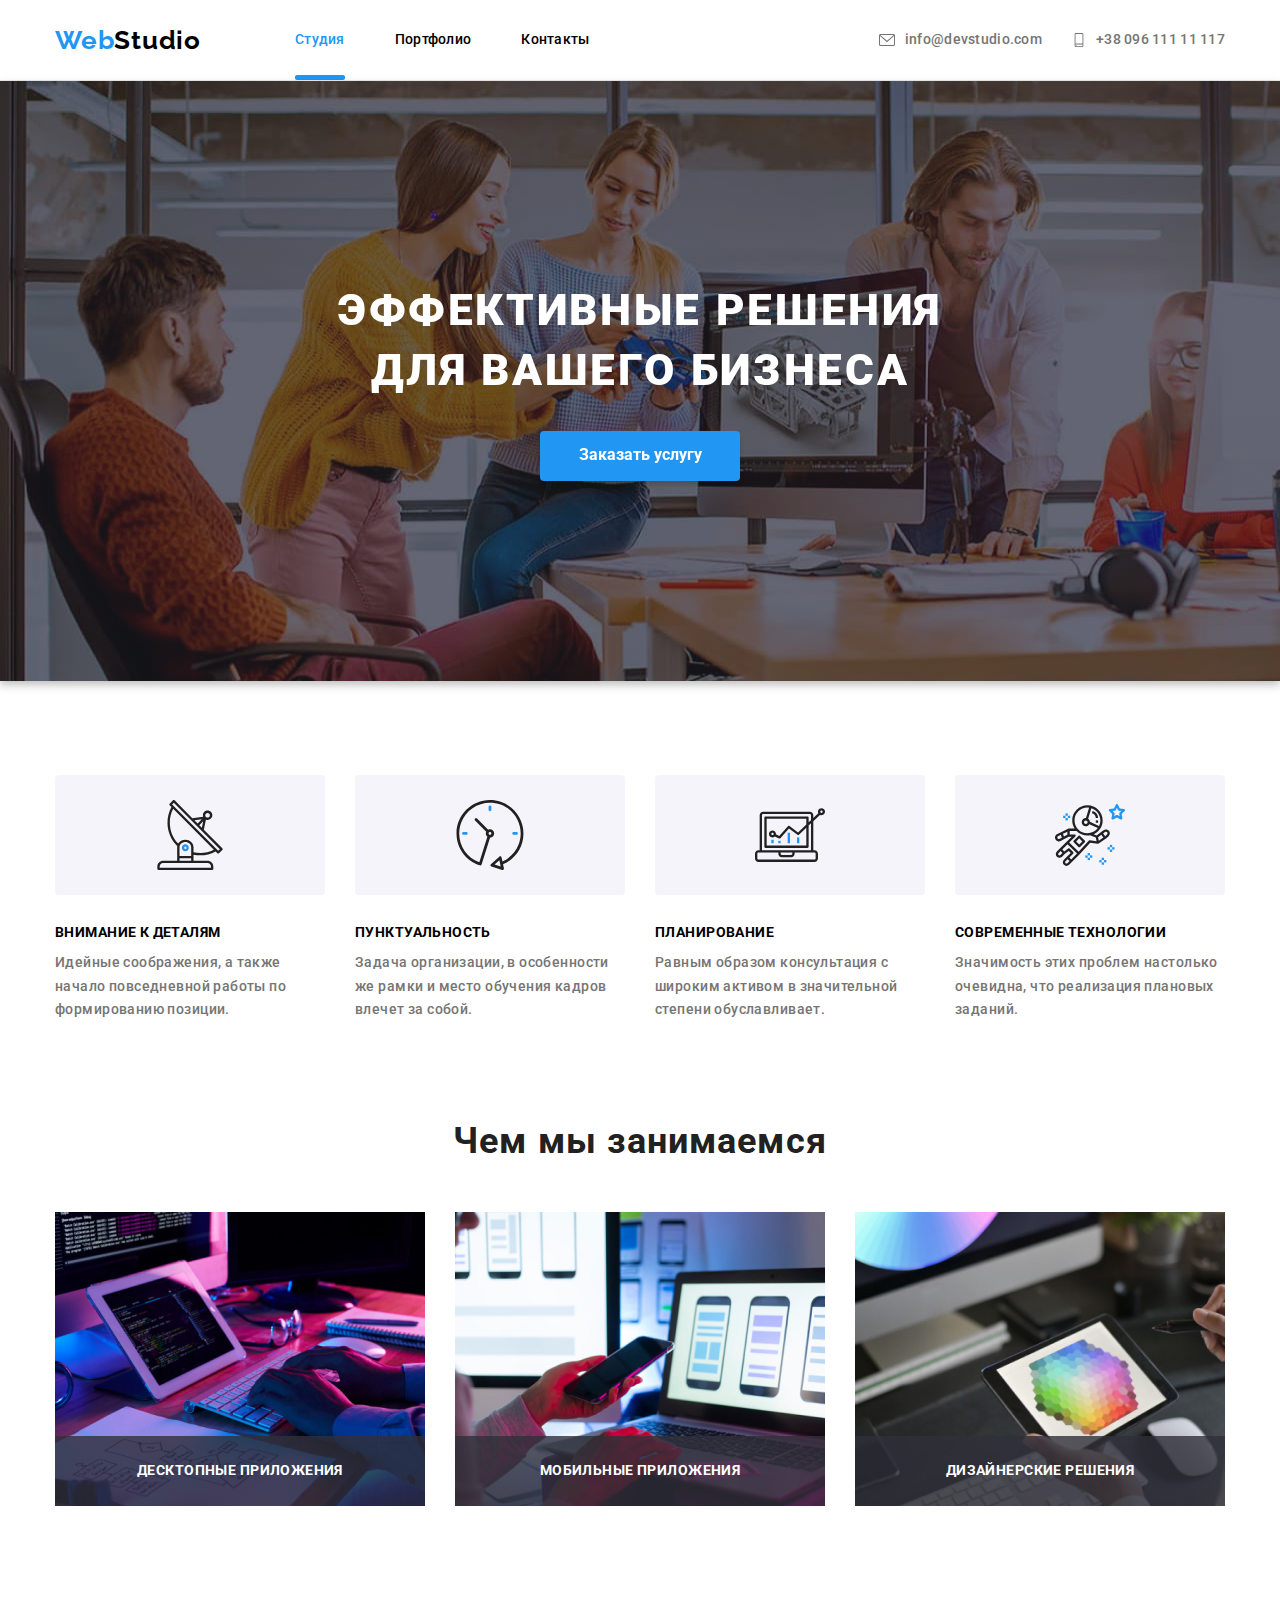
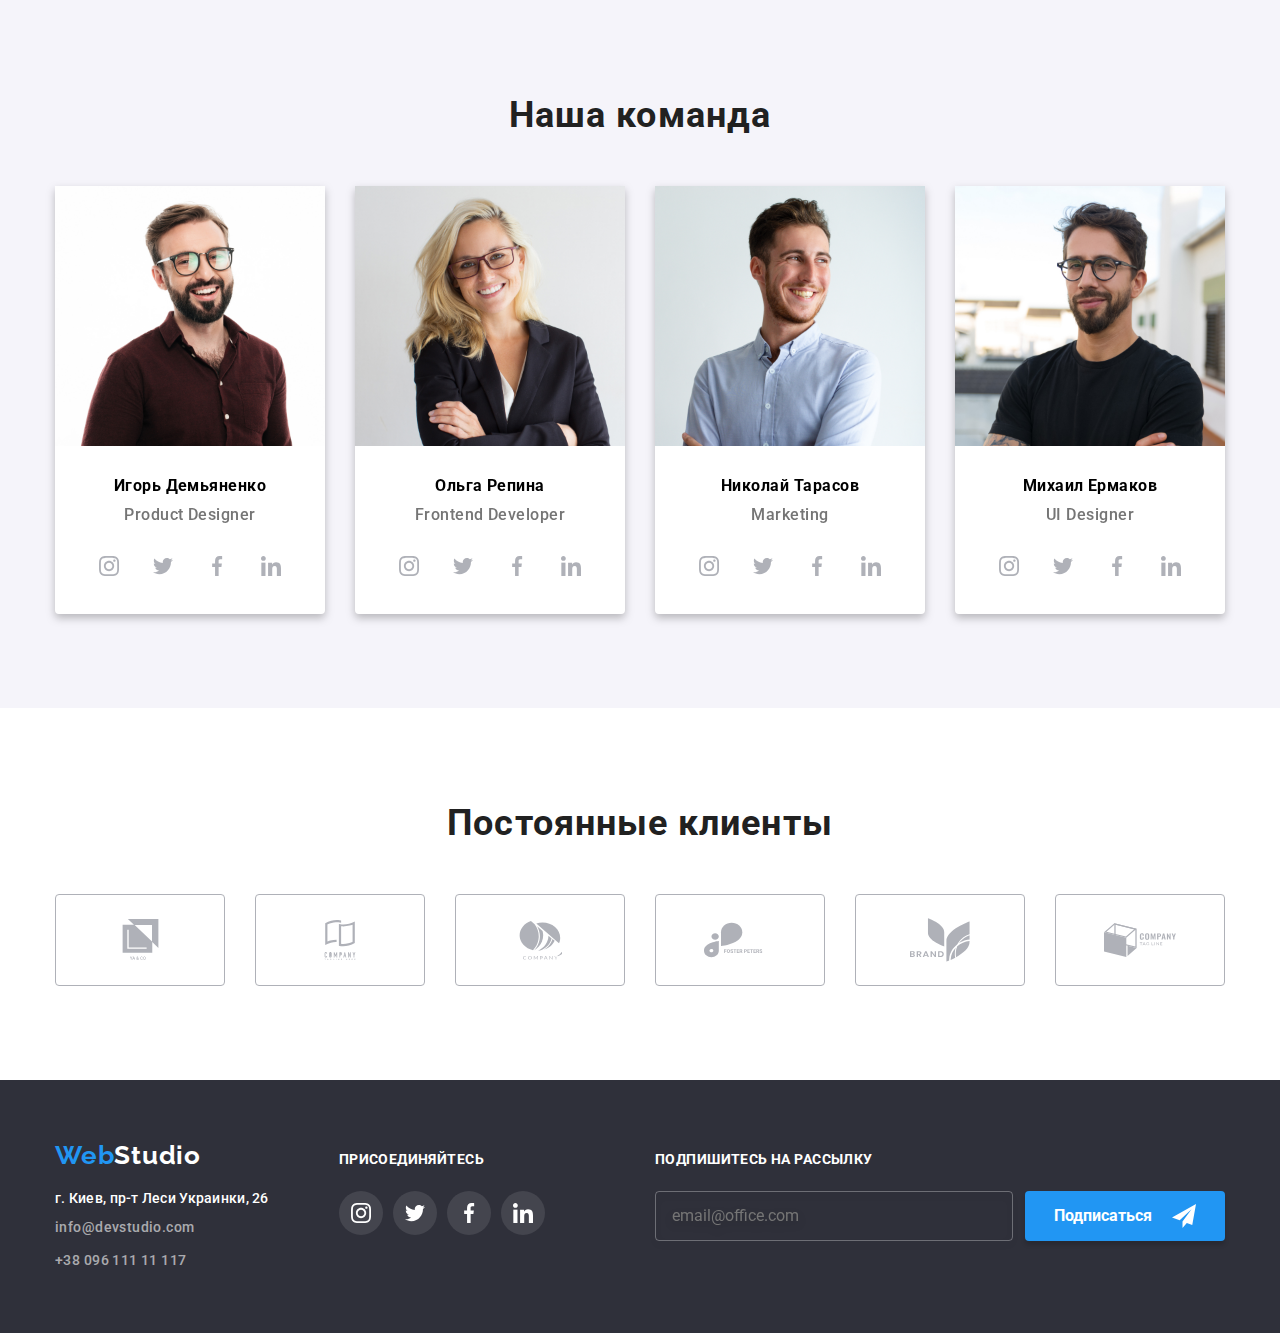
==== commit 9af03cef: "+++" ====
--- a/index.html
+++ b/index.html
@@ -15,15 +15,19 @@
   </head>
 
   <body>
-    <header class="header__border">
-      <div class="container header">
+    <header class="header">
+      <div class="container header__container">
         <a class="header__logo" href="./index.html">
-          <span class="header__logosp">Web</span>Studio
+          <span class="header__logo--sp">Web</span>Studio
         </a>
-        <nav>
-          <ul class="navigation">
+        <nav class="navigation">
+          <ul class="navigation__list">
             <li class="navigation__distance">
-              <a href="./index.html" class="navigation__link--active">Студия</a>
+              <a
+                href="./index.html"
+                class="navigation__link navigation__link--active"
+                >Студия</a
+              >
             </li>
             <li class="navigation__distance">
               <a href="./portfolio.html" class="navigation__link">Портфолио</a>
@@ -146,9 +150,9 @@
         </div>
       </section>
       <section class="section">
-        <div class="container advances__color">
+        <div class="container advances">
           <h2 class="visually-hidden">Преимущества</h2>
-          <ul class="advances">
+          <ul class="advances__box">
             <li class="advances__item">
               <div class="advances__card">
                 <svg width="70px" height="70px">
@@ -185,7 +189,7 @@
                 степени обуславливает.
               </p>
             </li>
-            <li class="advances__itemt">
+            <li class="advances__item">
               <div class="advances__card">
                 <svg width="70px" height="70px">
                   <use href="./images/sprite.svg#icon-astronaut"></use>
@@ -202,7 +206,7 @@
       </section>
       <section class="section">
         <div class="container">
-          <h2 class="section__name">Чем мы занимаемся</h2>
+          <h2 class="title">Чем мы занимаемся</h2>
           <ul class="activity">
             <li class="activity__item">
               <a href=""></a>
@@ -240,10 +244,10 @@
           </ul>
         </div>
       </section>
-      <section class="section team__color">
+      <section class="section team">
         <div class="container">
-          <h2 class="section__name">Наша команда</h2>
-          <ul class="team">
+          <h2 class="title">Наша команда</h2>
+          <ul class="team__list">
             <li class="team__member">
               <a href=""></a>
               <img
@@ -252,34 +256,34 @@
                 width="270"
               />
               <div>
-                <h3 class="team__member-name">Игорь Демьяненко</h3>
+                <h3 class="team__name">Игорь Демьяненко</h3>
                 <p class="team__prof">Product Designer</p>
-                <ul class="team__link-member">
-                  <li>
-                    <a class="team-link__circle" href="">
-                      <svg class="team-link__social-name">
+                <ul class="team__link--member">
+                  <li>
+                    <a class="team__link--circle" href="">
+                      <svg class="team__link--social-name">
                         <use href="./images/sprite.svg#icon-instagram"></use>
                       </svg>
                     </a>
                   </li>
 
                   <li>
-                    <a class="team-link__circle" href="">
-                      <svg class="team-link__social-name">
+                    <a class="team__link--circle" href="">
+                      <svg class="team__link--social-name">
                         <use href="./images/sprite.svg#icon-twitter"></use>
                       </svg>
                     </a>
                   </li>
                   <li>
-                    <a class="team-link__circle" href="">
-                      <svg class="team-link__social-name">
+                    <a class="team__link--circle" href="">
+                      <svg class="team__link--social-name">
                         <use href="./images/sprite.svg#icon-facebook"></use>
                       </svg>
                     </a>
                   </li>
                   <li>
-                    <a class="team-link__circle" href="">
-                      <svg class="team-link__social-name">
+                    <a class="team__link--circle" href="">
+                      <svg class="team__link--social-name">
                         <use href="./images/sprite.svg#icon-linkedin"></use>
                       </svg>
                     </a>
@@ -291,34 +295,34 @@
               <a href=""></a>
               <img src="./images/team/rep.jpg" alt="Ольга Репина" width="270" />
               <div>
-                <h3 class="team__member-name">Ольга Репина</h3>
+                <h3 class="team__name">Ольга Репина</h3>
                 <p class="team__prof">Frontend Developer</p>
-                <ul class="team__link-member">
-                  <li>
-                    <a class="team-link__circle" href="">
-                      <svg class="team-link__social-name">
+                <ul class="team__link--member">
+                  <li>
+                    <a class="team__link--circle" href="">
+                      <svg class="team__link--social-name">
                         <use href="./images/sprite.svg#icon-instagram"></use>
                       </svg>
                     </a>
                   </li>
 
                   <li>
-                    <a class="team-link__circle" href="">
-                      <svg class="team-link__social-name">
+                    <a class="team__link--circle" href="">
+                      <svg class="team__link--social-name">
                         <use href="./images/sprite.svg#icon-twitter"></use>
                       </svg>
                     </a>
                   </li>
                   <li>
-                    <a class="team-link__circle" href="">
-                      <svg class="team-link__social-name">
+                    <a class="team__link--circle" href="">
+                      <svg class="team__link--social-name">
                         <use href="./images/sprite.svg#icon-facebook"></use>
                       </svg>
                     </a>
                   </li>
                   <li>
-                    <a class="team-link__circle" href="">
-                      <svg class="team-link__social-name">
+                    <a class="team__link--circle" href="">
+                      <svg class="team__link--social-name">
                         <use href="./images/sprite.svg#icon-linkedin"></use>
                       </svg>
                     </a>
@@ -334,33 +338,33 @@
                 width="270"
               />
               <div>
-                <h3 class="team__member-name">Николай Тарасов</h3>
+                <h3 class="team__name">Николай Тарасов</h3>
                 <p class="team__prof">Marketing</p>
-                <ul class="team__link-member">
-                  <li>
-                    <a class="team-link__circle" href="">
-                      <svg class="team-link__social-name">
+                <ul class="team__link--member">
+                  <li>
+                    <a class="team__link--circle" href="">
+                      <svg class="team__link--social-name">
                         <use href="./images/sprite.svg#icon-instagram"></use>
                       </svg>
                     </a>
                   </li>
                   <li>
-                    <a class="team-link__circle" href="">
-                      <svg class="team-link__social-name">
+                    <a class="team__link--circle" href="">
+                      <svg class="team__link--social-name">
                         <use href="./images/sprite.svg#icon-twitter"></use>
                       </svg>
                     </a>
                   </li>
                   <li>
-                    <a class="team-link__circle" href="">
-                      <svg class="team-link__social-name">
+                    <a class="team__link--circle" href="">
+                      <svg class="team__link--social-name">
                         <use href="./images/sprite.svg#icon-facebook"></use>
                       </svg>
                     </a>
                   </li>
                   <li>
-                    <a class="team-link__circle" href="">
-                      <svg class="team-link__social-name">
+                    <a class="team__link--circle" href="">
+                      <svg class="team__link--social-name">
                         <use href="./images/sprite.svg#icon-linkedin"></use>
                       </svg>
                     </a>
@@ -376,33 +380,33 @@
                 width="270"
               />
               <div>
-                <h3 class="team__member-name">Михаил Ермаков</h3>
+                <h3 class="team__name">Михаил Ермаков</h3>
                 <p class="team__prof">UI Designer</p>
-                <ul class="team__link-member">
-                  <li>
-                    <a class="team-link__circle" href="">
-                      <svg class="team-link__social-name">
+                <ul class="team__link--member">
+                  <li>
+                    <a class="team__link--circle" href="">
+                      <svg class="team__link--social-name">
                         <use href="./images/sprite.svg#icon-instagram"></use>
                       </svg>
                     </a>
                   </li>
                   <li>
-                    <a class="team-link__circle" href="">
-                      <svg class="team-link__social-name">
+                    <a class="team__link--circle" href="">
+                      <svg class="team__link--social-name">
                         <use href="./images/sprite.svg#icon-twitter"></use>
                       </svg>
                     </a>
                   </li>
                   <li>
-                    <a class="team-link__circle" href="">
-                      <svg class="team-link__social-name">
+                    <a class="team__link--circle" href="">
+                      <svg class="team__link--social-name">
                         <use href="./images/sprite.svg#icon-facebook"></use>
                       </svg>
                     </a>
                   </li>
                   <li>
-                    <a class="team-link__circle" href="">
-                      <svg class="team-link__social-name">
+                    <a class="team__link--circle" href="">
+                      <svg class="team__link--social-name">
                         <use href="./images/sprite.svg#icon-linkedin"></use>
                       </svg>
                     </a>
@@ -415,7 +419,7 @@
       </section>
       <section class="section">
         <div class="container">
-          <h2 class="section__name">Постоянные клиенты</h2>
+          <h2 class="title">Постоянные клиенты</h2>
           <ul class="partners">
             <li>
               <a class="partners__box" href="">
@@ -483,7 +487,7 @@
             <li>
               <a
                 href="mailto:info@devstudio.com"
-                class="navigation__link footer__contact"
+                class="footer__contact navigation__link"
                 >info@devstudio.com</a
               >
             </li>
--- a/css/main.min.css
+++ b/css/main.min.css
@@ -1,3 +1,3 @@
 /*! modern-normalize v1.1.0 | MIT License | https://github.com/sindresorhus/modern-normalize */*,::before,::after{-webkit-box-sizing:border-box;box-sizing:border-box}html{line-height:1.15;-webkit-text-size-adjust:100%;-moz-tab-size:4;-o-tab-size:4;tab-size:4}body{margin:0;font-family:system-ui,-apple-system,"Segoe UI",Roboto,Helvetica,Arial,sans-serif,"Apple Color Emoji","Segoe UI Emoji"}hr{height:0;color:inherit}abbr[title]{-webkit-text-decoration:underline dotted;text-decoration:underline dotted}b,strong{font-weight:bolder}code,kbd,samp,pre{font-family:ui-monospace, SFMono-Regular, Consolas, "Liberation Mono", Menlo,- monospace;font-size:1em}small{font-size:80%}sub,sup{font-size:75%;line-height:0;position:relative;vertical-align:baseline}sub{bottom:-0.25em}sup{top:-0.5em}table{text-indent:0;border-color:inherit}button,input,optgroup,select,textarea{font-family:inherit;font-size:100%;line-height:1.15;margin:0}button,select{text-transform:none}button,[type="button"],[type="reset"],[type="submit"]{-webkit-appearance:button}::-moz-focus-inner{border-style:none;padding:0}:-moz-focusring{outline:1px dotted ButtonText}:-moz-ui-invalid{box-shadow:none}legend{padding:0}progress{vertical-align:baseline}::-webkit-inner-spin-button,::-webkit-outer-spin-button{height:auto}[type="search"]{-webkit-appearance:textfield;outline-offset:-2px}::-webkit-search-decoration{-webkit-appearance:none}::-webkit-file-upload-button{-webkit-appearance:button;font:inherit}summary{display:list-item}*{list-style:none;-webkit-box-sizing:border-box;box-sizing:border-box}h1,h2,h3,h4,h5,h6,ul,p{margin:0;padding:0}.navigation,.contacts,.navigation__link,.contacts__link,.advances,.team,.button-box{margin:0;list-style:none;display:-webkit-box;display:-ms-flexbox;display:flex}.container{margin:auto;max-width:1200px;padding-left:15px;padding-right:15px}.section{padding-top:94px;padding-bottom:94px}body{margin:0px;background-color:var(--primary-white-color);font-family:Roboto, sans-serif;color:#000;font-style:normal;font-weight:500;line-height:1.5}.navigation__distance{margin-right:50px}.navigation__distance:last-child{margin-right:0px}.navigation__link{display:block;color:#000;text-decoration:none;-webkit-transition-duration:250ms;transition-duration:250ms;padding-top:32px;padding-bottom:32px}.navigation__link--active{display:block;text-decoration:none;color:#2196f3;-webkit-transition-duration:250ms;transition-duration:250ms;padding-top:32px;padding-bottom:32px;position:relative}.navigation__link--active:after{content:"";color:#2196f3;text-decoration:none;display:block;background-color:#2196f3;width:100%;height:5px;border-radius:2px;position:absolute;left:0;bottom:0;padding-bottom:0}.navigation{font-size:14px;line-height:1.14;letter-spacing:0.02em;margin-top:auto;margin-bottom:auto;margin-right:290px;margin-left:94px}.navigation.navigation__link{display:block;padding-top:32px;padding-bottom:32px;color:#000;text-decoration:none;-webkit-transition-duration:250ms;transition-duration:250ms}.navigation__link:hover{color:#2196f3;-webkit-transition-timing-function:cubic-bezier(0.4, 0, 0.2, 1);transition-timing-function:cubic-bezier(0.4, 0, 0.2, 1)}.navigation__link:focus{color:#2196f3;-webkit-transition-timing-function:cubic-bezier(0.4, 0, 0.2, 1);transition-timing-function:cubic-bezier(0.4, 0, 0.2, 1)}.header{display:-webkit-box;display:-ms-flexbox;display:flex;-webkit-box-pack:center;-ms-flex-pack:center;justify-content:center;width:100%;margin-right:auto;margin-left:auto}.header__border{border-bottom:1px solid #ececec}.header__logo{color:#000;font-family:Raleway, sans-serif;font-weight:bold;font-size:26px;line-height:31px;letter-spacing:0.03em;text-decoration:none;padding-top:24px;padding-bottom:24px;margin-top:auto;margin-bottom:auto;-webkit-transition-duration:250ms;transition-duration:250ms}.header__logo:hover,.header__logo:focus{text-shadow:0px 4px 4px rgba(0,0,0,0.25);-webkit-transition-timing-function:cubic-bezier(0.4, 0, 0.2, 1);transition-timing-function:cubic-bezier(0.4, 0, 0.2, 1)}.header__logosp{color:#2196f3}.contacts{font-size:14px;line-height:1.14;letter-spacing:0.02em;font-style:normal;-webkit-transition-duration:250ms;transition-duration:250ms}.contacts__phone{width:14px;height:16px;fill:currentColor;text-align:center;margin-right:10px}.contacts li:last-child{display:-webkit-box;display:-ms-flexbox;display:flex;margin-left:30px}.contacts__phone:hover,.contacts__phone:focus{fill:currentColor;-webkit-transition-duration:250ms;transition-duration:250ms;-webkit-transition-timing-function:cubic-bezier(0.4, 0, 0.2, 1);transition-timing-function:cubic-bezier(0.4, 0, 0.2, 1)}.contacts__link{color:#757575;text-decoration:none;padding-top:32px;padding-bottom:32px}.contacts__link:hover,.contacts__link:focus{color:#2196f3;-webkit-transition-duration:250ms;transition-duration:250ms;-webkit-transition-timing-function:cubic-bezier(0.4, 0, 0.2, 1);transition-timing-function:cubic-bezier(0.4, 0, 0.2, 1)}.contacts__envelope{width:16px;height:16px;fill:currentColor;text-align:center;margin-right:10px}.contacts__envelope:hover,.contacts__envelope:focus{fill:currentColor;-webkit-transition-duration:250ms;transition-duration:250ms;-webkit-transition-timing-function:cubic-bezier(0.4, 0, 0.2, 1);transition-timing-function:cubic-bezier(0.4, 0, 0.2, 1)}.contacts:hover,.contacts:focus{color:#2196f3;-webkit-transition-timing-function:cubic-bezier(0.4, 0, 0.2, 1);transition-timing-function:cubic-bezier(0.4, 0, 0.2, 1)}.hero,.hero__name,.pres{list-style:none}.color-adventage{background-color:#e5e5e5}.insta{width:20px;height:20px;fill:#fff;-webkit-box-pack:center;-ms-flex-pack:center;justify-content:center;-webkit-box-align:center;-ms-flex-align:center;align-items:center;display:-webkit-box;display:-ms-flexbox;display:flex}.twiter{width:20px;height:20px;fill:primarywhitecolor;-webkit-box-pack:center;-ms-flex-pack:center;justify-content:center;-webkit-box-align:center;-ms-flex-align:center;align-items:center;display:-webkit-box;display:-ms-flexbox;display:flex}.facebook{width:20px;height:20px;fill:primarywhitecolor;-webkit-box-pack:center;-ms-flex-pack:center;justify-content:center;-webkit-box-align:center;-ms-flex-align:center;align-items:center;display:-webkit-box;display:-ms-flexbox;display:flex}.linkedin{width:20px;height:20px;fill:primarywhitecolor;-webkit-box-pack:center;-ms-flex-pack:center;justify-content:center;-webkit-box-align:center;-ms-flex-align:center;align-items:center;display:-webkit-box;display:-ms-flexbox;display:flex}.advanсes__description{font-size:14px;line-height:1.71;letter-spacing:0.03em;color:#757575;margin-top:10px}.visually-hidden{position:absolute;width:1px;height:1px;margin:-1px;border:0;padding:0;white-space:nowrap;-webkit-clip-path:inset(100%);clip-path:inset(100%);clip:rect(0 0 0 0);overflow:hidden}.team__member div{padding:30px 32px}.hero{width:100%;max-width:1600px;background-color:rgba(47,48,58,0.4);margin-left:auto;margin-right:auto;padding-top:200px;padding-bottom:200px;background-image:-webkit-gradient(linear, left top, left bottom, from(rgba(47,48,58,0.4)), to(rgba(47,48,58,0.4))),url(../../images/hero/hero.jpg);background-image:linear-gradient(rgba(47,48,58,0.4), rgba(47,48,58,0.4)),url(../../images/hero/hero.jpg);-webkit-filter:drop-shadow(0px 4px 4px rgba(0,0,0,0.25));filter:drop-shadow(0px 4px 4px rgba(0,0,0,0.25))}.hero .container{width:696px}.hero__name{font-weight:900;font-size:44px;line-height:1.36;text-align:center;letter-spacing:0.06em;text-transform:uppercase;color:#fff;margin-bottom:30px;margin-top:0px}.hero__backdrop{position:fixed;height:100%;width:100%;top:0;left:0;background:rgba(0,0,0,0.2)}.hero__backdrop.is-hidden{opacity:0;visibility:hidden;opacity:inherit;pointer-events:none}.pres{display:block;position:relative;background:#2196f3;-webkit-box-shadow:0px 4px 4px rgba(0,0,0,0.15);box-shadow:0px 4px 4px rgba(0,0,0,0.15);border-radius:4px;color:#fff;border:none;cursor:pointer;font-size:16px;font-weight:700;padding:10px;min-width:200px;min-height:50px;margin-left:auto;margin-right:auto}.pres:hover{-webkit-transition-duration:250ms;transition-duration:250ms;background-color:#188ce8;-webkit-transition-timing-function:cubic-bezier(0.4, 0, 0.2, 1);transition-timing-function:cubic-bezier(0.4, 0, 0.2, 1)}.pres:focus{-webkit-transition-duration:250ms;transition-duration:250ms;background-color:#188ce8;-webkit-transition-timing-function:cubic-bezier(0.4, 0, 0.2, 1);transition-timing-function:cubic-bezier(0.4, 0, 0.2, 1)}.advances{-webkit-box-pack:justify;-ms-flex-pack:justify;justify-content:space-between}.advances__color{background-color:#fff;padding-left:15px;padding-right:15px;margin-left:auto;margin-right:auto}.advances__item{width:270px;height:251px;margin-right:30px}.advances__item:last-child{margin-right:0}.advances__card{width:270px;height:120px;background:#f5f4fa;border-radius:4px;-webkit-box-pack:center;-ms-flex-pack:center;justify-content:center;-webkit-box-align:center;-ms-flex-align:center;align-items:center;display:-webkit-box;display:-ms-flexbox;display:flex}.advances__name{text-transform:uppercase;font-weight:bold;font-size:14px;line-height:1.14;letter-spacing:0.03em;color:#000;margin-top:30px}.activity{display:-webkit-box;display:-ms-flexbox;display:flex;max-width:1170px;padding-left:0px}.activity__item{position:relative;margin-right:30px}.activity__item:last-child{margin-right:0}.activity__name{text-transform:uppercase;font-weight:bold;font-size:14px;line-height:1.13px;text-align:center;letter-spacing:0.03em;text-transform:uppercase;color:#ffffff}.activity__box{position:absolute;bottom:0;display:-webkit-box;display:-ms-flexbox;display:flex;-webkit-box-pack:center;-ms-flex-pack:center;justify-content:center;-webkit-box-align:center;-ms-flex-align:center;align-items:center;width:370px;height:70px;background:rgba(47,48,58,0.8)}.section__name{font-weight:bold;margin-top:0px;margin-bottom:50px;font-size:36px;line-height:1.17;text-align:center;letter-spacing:0.03em;color:#212121;margin-right:auto;margin-left:auto}.section:nth-child(3){padding-top:0}.partners{display:-webkit-box;display:-ms-flexbox;display:flex}.partners__box{width:170px;height:92px;border:1px solid #afb1b8;border-radius:4px;background-color:#fff;cursor:pointer;-webkit-box-pack:center;-ms-flex-pack:center;justify-content:center;-webkit-box-align:center;-ms-flex-align:center;align-items:center;display:-webkit-box;display:-ms-flexbox;display:flex;color:#afb1b8;-webkit-transition-duration:250ms;transition-duration:250ms}.partners__box:hover{border:1px solid #2196f3;color:#2196f3;-webkit-transition-timing-function:cubic-bezier(0.4, 0, 0.2, 1);transition-timing-function:cubic-bezier(0.4, 0, 0.2, 1)}.partners__box:focus{border:3px solid #2196f3;color:#2196f3;-webkit-transition-timing-function:cubic-bezier(0.4, 0, 0.2, 1);transition-timing-function:cubic-bezier(0.4, 0, 0.2, 1)}.partners li{margin-right:30px}.partners li:last-child{margin-right:0}.partners__img{fill:currentColor;-webkit-box-pack:center;-ms-flex-pack:center;justify-content:center;-webkit-box-align:center;-ms-flex-align:center;align-items:center;display:-webkit-box;display:-ms-flexbox;display:flex;-webkit-transition-duration:250ms;transition-duration:250ms}.partners__img:hover,.partners__img:focus{fill:currentColor;-webkit-transition-timing-function:cubic-bezier(0.4, 0, 0.2, 1);transition-timing-function:cubic-bezier(0.4, 0, 0.2, 1)}.team{margin-left:auto;margin-right:auto;max-width:1170px}.team__color{background-color:#f5f4fa;margin-left:auto;margin-right:auto;margin-bottom:0px}.team__prof{font-size:16px;line-height:1.19;letter-spacing:0.03em;color:#757575;margin-bottom:20px}.team__member{width:270px;height:428px;margin-right:30px;background-color:#fff;text-align:center;-webkit-filter:drop-shadow(0px 4px 4px rgba(0,0,0,0.25));filter:drop-shadow(0px 4px 4px rgba(0,0,0,0.25));border-radius:0px 0px 4px 4px}.team__member:last-child{margin-right:0}.team__member-name{font-family:Roboto;font-size:16px;line-height:1.19;letter-spacing:0.03em;color:#000;margin-bottom:10px}.media__link{width:206px;height:44px;display:-webkit-box;display:-ms-flexbox;display:flex;-webkit-box-pack:justify;-ms-flex-pack:justify;justify-content:space-between;padding-left:0px;margin-top:20px}.item__name-project{font-family:Roboto;font-weight:bold;font-size:18px;line-height:2;letter-spacing:0.06em;color:#212121}.media__circles{fill:#afb1b8;-webkit-box-pack:center;-ms-flex-pack:center;justify-content:center;-webkit-box-align:center;-ms-flex-align:center;align-items:center;display:-webkit-box;display:-ms-flexbox;display:flex}.media__circle{width:44px;height:44px;border:1px solid #afb1b8;-webkit-box-sizing:border-box;box-sizing:border-box;border-radius:50%;background:rgba(255,255,255,0.1);border:none;cursor:pointer;-webkit-box-pack:center;-ms-flex-pack:center;justify-content:center;-webkit-box-align:center;-ms-flex-align:center;align-items:center;display:-webkit-box;display:-ms-flexbox;display:flex}.media__circle:hover,.media__circle:focus,.media__circle:active{-webkit-transition-duration:250ms;transition-duration:250ms;background-color:#2196f3;-webkit-transition-timing-function:cubic-bezier(0.4, 0, 0.2, 1);transition-timing-function:cubic-bezier(0.4, 0, 0.2, 1)}.team-link__circle{width:44px;height:44px;-webkit-box-sizing:border-box;box-sizing:border-box;border-radius:50%;border:none;cursor:pointer;-webkit-box-pack:center;-ms-flex-pack:center;justify-content:center;-webkit-box-align:center;-ms-flex-align:center;align-items:center;display:-webkit-box;display:-ms-flexbox;display:flex;color:#afb1b8}.team-link__social-name{width:20px;height:20px;fill:currentColor;-webkit-box-pack:center;-ms-flex-pack:center;justify-content:center;-webkit-box-align:center;-ms-flex-align:center;align-items:center;display:-webkit-box;display:-ms-flexbox;display:flex}.team-link__circle:hover,.team-link__circle:focus{-webkit-transition-duration:250ms;transition-duration:250ms;color:#fff;background-color:#2196f3;-webkit-transition-timing-function:cubic-bezier(0.4, 0, 0.2, 1);transition-timing-function:cubic-bezier(0.4, 0, 0.2, 1)}.team__link-member{width:206px;height:44px;display:-webkit-box;display:-ms-flexbox;display:flex;-webkit-box-pack:justify;-ms-flex-pack:justify;justify-content:space-between;padding-left:0px;margin-top:20px;margin-left:auto;margin-right:auto}.modal{position:absolute;top:50%;left:50%;-webkit-transform:translate(-50%, -50%);transform:translate(-50%, -50%);opacity:1;width:528px;padding:40px;background-color:#fff;-webkit-transition-duration:250ms;transition-duration:250ms}.is-hidden .modal{-webkit-transform:translate(-50%, -50%);transform:translate(-50%, -50%);opacity:0;-webkit-transition-duration:250ms;transition-duration:250ms}.modal__head{font-weight:bold;font-size:20px;letter-spacing:0.03em;color:#212121;margin-bottom:12px}.modal__button{-webkit-appearance:none;-moz-appearance:none;appearance:none;position:absolute;cursor:pointer;top:12px;right:9px;border:1px solid rgba(0,0,0,0.1);-webkit-box-sizing:border-box;box-sizing:border-box}.modal__ok{position:absolute;height:15px;padding-left:24px;font-weight:400;font-size:14px;letter-spacing:0.03em;color:#757575;cursor:pointer}.modal__check{display:block;left:15px;position:relative;-webkit-transition-duration:250ms;transition-duration:250ms;-webkit-transition-timing-function:cubic-bezier(0.4, 0, 0.2, 1);transition-timing-function:cubic-bezier(0.4, 0, 0.2, 1)}.modal__button-new{position:fixed;height:32px;width:32px;border-radius:50%;background-image:url(../images/SVG/close_none_active.svg)}.modal__button-new:focus,.modal__button-new:hover,.modal__button-new:active{-webkit-transition-timing-function:cubic-bezier(0.4, 0, 0.2, 1);transition-timing-function:cubic-bezier(0.4, 0, 0.2, 1);border-color:#2196f3;outline:none;background-image:url(../images/SVG/close_active.svg)}.modal__form-fild{position:relative;margin-bottom:10px;text-align:left}.modal__form-fild:nth-last-child(4){position:relative;margin-bottom:20px}.modal__input-frame{padding:0%;display:block;width:448px;height:40px;border:1px solid rgba(33,33,33,0.2);-webkit-box-sizing:border-box;box-sizing:border-box;border-radius:4px;padding-left:40px;cursor:pointer}.modal__input-frame:focus+.vector-person{-webkit-transition-duration:250ms;transition-duration:250ms;-webkit-transition-timing-function:cubic-bezier(0.075, 0.82, 0.165, 1);transition-timing-function:cubic-bezier(0.075, 0.82, 0.165, 1);background-image:url(../images/SVG/person_blue.svg)}.modal__input-frame:focus{outline:none;border:1px solid #2196f3;-webkit-transition-duration:250ms;transition-duration:250ms;-webkit-transition-timing-function:cubic-bezier(0.075, 0.82, 0.165, 1);transition-timing-function:cubic-bezier(0.075, 0.82, 0.165, 1)}.modal__input-frame:focus+.vector-phone{-webkit-transition-duration:250ms;transition-duration:250ms;-webkit-transition-timing-function:cubic-bezier(0.075, 0.82, 0.165, 1);transition-timing-function:cubic-bezier(0.075, 0.82, 0.165, 1);background-image:url(../images/SVG/phone_blue.svg)}.modal__input-frame:focus+.vector-email{-webkit-transition-duration:250ms;transition-duration:250ms;-webkit-transition-timing-function:cubic-bezier(0.075, 0.82, 0.165, 1);transition-timing-function:cubic-bezier(0.075, 0.82, 0.165, 1);background-image:url(../images/SVG/email_blue.svg)}.modal__input-comment:focus{-webkit-transition-duration:250ms;transition-duration:250ms;-webkit-transition-timing-function:cubic-bezier(0.075, 0.82, 0.165, 1);transition-timing-function:cubic-bezier(0.075, 0.82, 0.165, 1);outline:none;border:1px solid #2196f3}.vector-person{position:absolute;left:12px;bottom:10px;width:18px;height:18px;background-image:url(../images/SVG/person_black.svg)}.vector-phone{position:absolute;left:12px;bottom:10px;width:18px;height:18px;background-image:url(../images/SVG/phone_black.svg)}.vector-email{position:absolute;left:12px;bottom:10px;width:18px;height:18px;background-image:url(../images/SVG/email_black.svg)}.modal__input-name{display:block;font-weight:400;font-size:12px;letter-spacing:0.01em;color:#757575;margin-bottom:4px}.modal__check-input{-webkit-appearance:none;-moz-appearance:none;appearance:none;position:absolute}.modal__check-box{position:absolute;text-align:right;width:16px;height:15px;border:2px solid #212121;border-radius:3px}.modal__place-button{display:block;margin:0 auto;margin-top:74px}.modal__place-button:focus{outline:none;background-color:#188ce8}.modal__check-input:focus+.modal__check-box{border:3px solid #2196f3;border-radius:2px}.modal__check-input:checked+.modal__check-box{border:none;position:absolute;width:16px;height:15px;background-image:url(../images/SVG/vector_icon_check.svg)}.modal__input-comment{padding:0;display:block;height:120px;width:448px;border:1px solid rgba(33,33,33,0.2);-webkit-box-sizing:border-box;box-sizing:border-box;border-radius:4px;padding:12px 16px;cursor:pointer}.modal__ok-span:focus,.modal__ok-span:active{color:#2196f3;letter-spacing:0.03em;text-shadow:0px 4px 4px rgba(0,0,0,0.25)}.modal__ok-span{outline:none;font-weight:400;font-size:14px;letter-spacing:0.03em;-webkit-text-decoration-line:underline;text-decoration-line:underline;color:#2196f3}.modal__check-input{-webkit-appearance:none;-moz-appearance:none;appearance:none;position:absolute}.modal__check-box{position:absolute;text-align:right;width:16px;height:15px;border:#212121 solid 2px;border-radius:3px}.navigation__link{display:block;color:#000;text-decoration:none;-webkit-transition-duration:250ms;transition-duration:250ms}.media__circle{width:44px;height:44px;border:1px solid #afb1b8;-webkit-box-sizing:border-box;box-sizing:border-box;border-radius:50%;background:rgba(255,255,255,0.1);border:none;cursor:pointer;-webkit-box-pack:center;-ms-flex-pack:center;justify-content:center;-webkit-box-align:center;-ms-flex-align:center;align-items:center;display:-webkit-box;display:-ms-flexbox;display:flex}.media__circles{fill:#afb1b8;-webkit-box-pack:center;-ms-flex-pack:center;justify-content:center;-webkit-box-align:center;-ms-flex-align:center;align-items:center;display:-webkit-box;display:-ms-flexbox;display:flex}.media__circle:hover,.media__circle:focus,.media__circle:active{-webkit-transition-duration:250ms;transition-duration:250ms;background-color:#2196f3;-webkit-transition-timing-function:cubic-bezier(0.4, 0, 0.2, 1);transition-timing-function:cubic-bezier(0.4, 0, 0.2, 1)}.insta{width:20px;height:20px;fill:#fff;-webkit-box-pack:center;-ms-flex-pack:center;justify-content:center;-webkit-box-align:center;-ms-flex-align:center;align-items:center;display:-webkit-box;display:-ms-flexbox;display:flex}.twiter{width:20px;height:20px;fill:#fff;-webkit-box-pack:center;-ms-flex-pack:center;justify-content:center;-webkit-box-align:center;-ms-flex-align:center;align-items:center;display:-webkit-box;display:-ms-flexbox;display:flex}.facebook{width:20px;height:20px;fill:#fff;-webkit-box-pack:center;-ms-flex-pack:center;justify-content:center;-webkit-box-align:center;-ms-flex-align:center;align-items:center;display:-webkit-box;display:-ms-flexbox;display:flex}.linkedin{width:20px;height:20px;fill:#fff;-webkit-box-pack:center;-ms-flex-pack:center;justify-content:center;-webkit-box-align:center;-ms-flex-align:center;align-items:center;display:-webkit-box;display:-ms-flexbox;display:flex}.color{color:#fff;padding:0}.footer{display:-webkit-box;display:-ms-flexbox;display:flex;-webkit-box-align:baseline;-ms-flex-align:baseline;align-items:baseline}.footer__logosp{color:#2196f3}.footer__color{background-color:#2f303a;margin-left:auto;margin-right:auto;padding:60px 0px}.footer__address{font-size:14px;line-height:1.14;letter-spacing:0.02em;font-style:normal;margin-top:20px}.footer__logo{font-family:Raleway;font-weight:bold;font-size:26px;line-height:1.19;letter-spacing:0.03em;color:#fff;text-decoration:none}.footer__media{display:inline;margin-left:70px}.footer__contact{margin-top:9px;font-size:14px;line-height:1.71;letter-spacing:0.03em;color:rgba(255,255,255,0.6);padding:0}.footer__join{font-family:Roboto;font-weight:700;font-size:14px;line-height:1.14;letter-spacing:0.03em;text-transform:uppercase;color:#fff;text-transform:uppercase}.footer-form__fild{max-width:570px;margin-left:auto}.footer-form__input-name{font-weight:700;font-size:14px;line-height:1.14;letter-spacing:0.03em;text-transform:uppercase;color:#ffffff}.footer-form__input-frame{width:358px;height:50px;border:1px solid rgba(255,255,255,0.3);-webkit-box-sizing:border-box;box-sizing:border-box;-webkit-filter:drop-shadow(0px 4px 4px rgba(0,0,0,0.15));filter:drop-shadow(0px 4px 4px rgba(0,0,0,0.15));border-radius:4px;background-color:transparent;padding:15px 16px;color:#ffffff}.footer-form__icon-send{width:24px;height:24px;bottom:13px;right:28px;margin-right:0}.footer-form__pres{display:-webkit-box;display:-ms-flexbox;display:flex;-webkit-box-pack:justify;-ms-flex-pack:justify;justify-content:space-between;-webkit-box-align:center;-ms-flex-align:center;align-items:center;background:#2196f3;-webkit-box-shadow:0px 4px 4px rgba(0,0,0,0.15);box-shadow:0px 4px 4px rgba(0,0,0,0.15);border-radius:4px;color:#fff;border:none;cursor:pointer;font-size:16px;font-weight:700;min-width:200px;height:50px;padding:10px 29px;margin-left:12px}.footer-form__group{display:-webkit-box;display:-ms-flexbox;display:flex;-webkit-box-align:center;-ms-flex-align:center;align-items:center;height:50px;margin-top:20px}.presi{font-family:inherit;background:#f5f4fa;border-radius:4px;font-size:16px;line-height:1.63;font-weight:500;text-align:center;letter-spacing:0.03em;color:#212121;border:none;cursor:pointer;padding:6px 22px;margin-right:8px;-webkit-transition-duration:250ms;transition-duration:250ms}.presi:focus{background-color:#2196f3;color:#fff;-webkit-box-shadow:0px 4px 4px rgba(0,0,0,0.15);box-shadow:0px 4px 4px rgba(0,0,0,0.15);-webkit-transition-duration:250ms;transition-duration:250ms;-webkit-transition-timing-function:cubic-bezier(0.4, 0, 0.2, 1);transition-timing-function:cubic-bezier(0.4, 0, 0.2, 1)}.presi:hover{background-color:#2196f3;color:#fff;-webkit-box-shadow:0px 4px 4px rgba(0,0,0,0.15);box-shadow:0px 4px 4px rgba(0,0,0,0.15);-webkit-transition-duration:250ms;transition-duration:250ms;-webkit-transition-timing-function:cubic-bezier(0.4, 0, 0.2, 1);transition-timing-function:cubic-bezier(0.4, 0, 0.2, 1)}.item__frame{border-bottom:1px solid #eeeeee;border-right:1px solid #eeeeee;border-left:1px solid #eeeeee;padding:20px 24px}img{display:block;width:100%;height:auto;margin-bottom:0px}.board-portfilio{max-width:1170px;padding-left:15px;padding-right:15px}.button-box{list-style:none;-webkit-box-pack:center;-ms-flex-pack:center;justify-content:center;margin-left:auto;margin-right:auto;margin-bottom:50px}.item__overlay{position:absolute;top:0;left:0;width:100%;height:294px;-webkit-transform:translatey(-101%);transform:translatey(-101%);-webkit-transition:-webkit-transform 250ms ease;transition:-webkit-transform 250ms ease;transition:transform 250ms ease;transition:transform 250ms ease, -webkit-transform 250ms ease;background:rgba(33,150,243,0.9)}.item__overlay>p{font-weight:normal;font-size:18px;line-height:1.56;letter-spacing:0.03em;color:#ffffff;padding:63px 24px}.item__prof-project{font-family:Roboto;font-weight:normal;font-size:16px;line-height:1.87;letter-spacing:0.03em;color:#757575;margin-top:4px}.item__name-project{font-family:Roboto;font-weight:bold;font-size:18px;line-height:2;letter-spacing:0.06em;color:#212121}.presi-active{color:#fff;background-color:#2196f3;-webkit-filter:drop-shadow(0px 4px 4px rgba(0,0,0,0.25));filter:drop-shadow(0px 4px 4px rgba(0,0,0,0.25))}.card-set{display:-webkit-box;display:-ms-flexbox;display:flex;-ms-flex-wrap:wrap;flex-wrap:wrap;margin:0px;padding:0px;margin-top:calc(-1 * $cardsetmargin);margin-left:calc(-1 * $cardsetmargin)}.card-set>li{-ms-flex-preferred-size:calc(100% / 3 - 30px);flex-basis:calc(100% / 3 - 30px);margin-left:30px;margin-top:30px;-webkit-transition-duration:250ms;transition-duration:250ms}.card-set__prof-project{font-family:Roboto;font-weight:normal;font-size:16px;line-height:1.87;letter-spacing:0.03em;color:#757575;margin-top:4px}.card-set__item{display:block;text-decoration:none;cursor:pointer;position:relative;overflow:hidden;-webkit-transition-duration:250ms;transition-duration:250ms}.card-set__item:focus .item__overlay,.card-set__item:hover .item__overlay,.card-set__item:active .item__overlay{-webkit-transform:translatey(0);transform:translatey(0);-webkit-transition-timing-function:cubic-bezier(0.4, 0, 0.2, 1);transition-timing-function:cubic-bezier(0.4, 0, 0.2, 1)}.card-set__item:hover,.card-set__item:focus,.card-set__item:active{-webkit-box-shadow:0px 4px 4px rgba(0,0,0,0.25);box-shadow:0px 4px 4px rgba(0,0,0,0.25);-webkit-transition-timing-function:cubic-bezier(0.4, 0, 0.2, 1);transition-timing-function:cubic-bezier(0.4, 0, 0.2, 1)}
+ monospace;font-size:1em}small{font-size:80%}sub,sup{font-size:75%;line-height:0;position:relative;vertical-align:baseline}sub{bottom:-0.25em}sup{top:-0.5em}table{text-indent:0;border-color:inherit}button,input,optgroup,select,textarea{font-family:inherit;font-size:100%;line-height:1.15;margin:0}button,select{text-transform:none}button,[type="button"],[type="reset"],[type="submit"]{-webkit-appearance:button}::-moz-focus-inner{border-style:none;padding:0}:-moz-focusring{outline:1px dotted ButtonText}:-moz-ui-invalid{box-shadow:none}legend{padding:0}progress{vertical-align:baseline}::-webkit-inner-spin-button,::-webkit-outer-spin-button{height:auto}[type="search"]{-webkit-appearance:textfield;outline-offset:-2px}::-webkit-search-decoration{-webkit-appearance:none}::-webkit-file-upload-button{-webkit-appearance:button;font:inherit}summary{display:list-item}*{list-style:none;-webkit-box-sizing:border-box;box-sizing:border-box}h1,h2,h3,h4,h5,h6,ul,p{margin:0;padding:0}.navigation__list,.contacts,.navigation__link,.contacts__link,.advances__box,.team__list,.button-box{margin:0;list-style:none;display:-webkit-box;display:-ms-flexbox;display:flex}.container{margin:auto;max-width:1200px;padding-left:15px;padding-right:15px}.title{font-weight:bold;margin-top:0px;margin-bottom:50px;font-size:36px;line-height:1.17;text-align:center;letter-spacing:0.03em;color:#212121;margin-right:auto;margin-left:auto}.section{padding-top:94px;padding-bottom:94px}.section:nth-child(3){padding-top:0}body{margin:0px;background-color:var(--primary-white-color);font-family:Roboto, sans-serif;color:#000;font-style:normal;font-weight:500;line-height:1.5}.visually-hidden{position:absolute;width:1px;height:1px;margin:-1px;border:0;padding:0;white-space:nowrap;-webkit-clip-path:inset(100%);clip-path:inset(100%);clip:rect(0 0 0 0);overflow:hidden}.pres{list-style:none;display:block;position:relative;background:#2196f3;-webkit-box-shadow:0px 4px 4px rgba(0,0,0,0.15);box-shadow:0px 4px 4px rgba(0,0,0,0.15);border-radius:4px;color:#fff;border:none;cursor:pointer;font-size:16px;font-weight:700;padding:10px;min-width:200px;min-height:50px;margin-left:auto;margin-right:auto}.pres:hover{-webkit-transition-duration:250ms;transition-duration:250ms;background-color:#188ce8;-webkit-transition-timing-function:cubic-bezier(0.4, 0, 0.2, 1);transition-timing-function:cubic-bezier(0.4, 0, 0.2, 1)}.pres:focus{-webkit-transition-duration:250ms;transition-duration:250ms;background-color:#188ce8;-webkit-transition-timing-function:cubic-bezier(0.4, 0, 0.2, 1);transition-timing-function:cubic-bezier(0.4, 0, 0.2, 1)}.navigation__distance{margin-right:50px}.navigation__distance:last-child{margin-right:0px}.navigation__link{display:block;color:#000;text-decoration:none;-webkit-transition-duration:250ms;transition-duration:250ms;padding-top:32px;padding-bottom:32px}.navigation__link--active{color:#2196f3;position:relative}.navigation__link--active:after{content:"";color:#2196f3;text-decoration:none;display:block;background-color:#2196f3;width:100%;height:5px;border-radius:2px;position:absolute;left:0;bottom:0;padding-bottom:0}.navigation{margin-right:auto;margin-left:94px;margin-top:auto;margin-bottom:auto}.navigation__list{font-size:14px;line-height:1.14;letter-spacing:0.02em}.navigation.navigation__link{display:block;padding-top:32px;padding-bottom:32px;color:#000;text-decoration:none;-webkit-transition-duration:250ms;transition-duration:250ms}.navigation__link:hover,.navigation__link:focus{color:#2196f3;-webkit-transition-timing-function:cubic-bezier(0.4, 0, 0.2, 1);transition-timing-function:cubic-bezier(0.4, 0, 0.2, 1)}.header{border-bottom:1px solid #ececec}.header__container{display:-webkit-box;display:-ms-flexbox;display:flex;-webkit-box-pack:center;-ms-flex-pack:center;justify-content:center;width:100%;margin-right:auto;margin-left:auto}.header__logo{color:#000;font-family:Raleway, sans-serif;font-weight:bold;font-size:26px;line-height:31px;letter-spacing:0.03em;text-decoration:none;padding-top:24px;padding-bottom:24px;margin-top:auto;margin-bottom:auto;-webkit-transition-duration:250ms;transition-duration:250ms}.header__logo:hover,.header__logo:focus{text-shadow:0px 4px 4px rgba(0,0,0,0.25);-webkit-transition-timing-function:cubic-bezier(0.4, 0, 0.2, 1);transition-timing-function:cubic-bezier(0.4, 0, 0.2, 1)}.header__logo--sp{color:#2196f3}.contacts{font-size:14px;line-height:1.14;letter-spacing:0.02em;font-style:normal;-webkit-transition-duration:250ms;transition-duration:250ms}.contacts__phone{width:14px;height:16px;fill:currentColor;text-align:center;margin-right:10px}.contacts li:last-child{display:-webkit-box;display:-ms-flexbox;display:flex;margin-left:30px}.contacts__phone:hover,.contacts__phone:focus{fill:currentColor;-webkit-transition-duration:250ms;transition-duration:250ms;-webkit-transition-timing-function:cubic-bezier(0.4, 0, 0.2, 1);transition-timing-function:cubic-bezier(0.4, 0, 0.2, 1)}.contacts__link{color:#757575;text-decoration:none;padding-top:32px;padding-bottom:32px}.contacts__link:hover,.contacts__link:focus{color:#2196f3;-webkit-transition-duration:250ms;transition-duration:250ms;-webkit-transition-timing-function:cubic-bezier(0.4, 0, 0.2, 1);transition-timing-function:cubic-bezier(0.4, 0, 0.2, 1)}.contacts__envelope{width:16px;height:16px;fill:currentColor;text-align:center;margin-right:10px}.contacts__envelope:hover,.contacts__envelope:focus{fill:currentColor;-webkit-transition-duration:250ms;transition-duration:250ms;-webkit-transition-timing-function:cubic-bezier(0.4, 0, 0.2, 1);transition-timing-function:cubic-bezier(0.4, 0, 0.2, 1)}.contacts:hover,.contacts:focus{color:#2196f3;-webkit-transition-timing-function:cubic-bezier(0.4, 0, 0.2, 1);transition-timing-function:cubic-bezier(0.4, 0, 0.2, 1)}.hero{width:100%;max-width:1600px;background-color:rgba(47,48,58,0.4);margin-left:auto;margin-right:auto;padding-top:200px;padding-bottom:200px;background-image:-webkit-gradient(linear, left top, left bottom, from(rgba(47,48,58,0.4)), to(rgba(47,48,58,0.4))),url(../../images/hero/hero.jpg);background-image:linear-gradient(rgba(47,48,58,0.4), rgba(47,48,58,0.4)),url(../../images/hero/hero.jpg);-webkit-filter:drop-shadow(0px 4px 4px rgba(0,0,0,0.25));filter:drop-shadow(0px 4px 4px rgba(0,0,0,0.25))}.hero .container{width:696px}.hero__name{font-weight:900;font-size:44px;line-height:1.36;text-align:center;letter-spacing:0.06em;text-transform:uppercase;color:#fff;margin-bottom:30px;margin-top:0px}.hero__backdrop{position:fixed;height:100%;width:100%;top:0;left:0;background:rgba(0,0,0,0.2)}.hero__backdrop.is-hidden{opacity:0;visibility:hidden;opacity:inherit;pointer-events:none}.activity{display:-webkit-box;display:-ms-flexbox;display:flex;max-width:1170px;padding-left:0px}.activity__item{position:relative;margin-right:30px}.activity__item:last-child{margin-right:0}.activity__name{text-transform:uppercase;font-weight:bold;font-size:14px;line-height:1.13px;text-align:center;letter-spacing:0.03em;text-transform:uppercase;color:#ffffff}.activity__box{position:absolute;bottom:0;display:-webkit-box;display:-ms-flexbox;display:flex;-webkit-box-pack:center;-ms-flex-pack:center;justify-content:center;-webkit-box-align:center;-ms-flex-align:center;align-items:center;width:370px;height:70px;background:rgba(47,48,58,0.8)}.advanсes__description{font-size:14px;line-height:1.71;letter-spacing:0.03em;color:#757575;margin-top:10px}.advances{background-color:#fff;padding-left:15px;padding-right:15px;margin-left:auto;margin-right:auto}.advances__box{-webkit-box-pack:justify;-ms-flex-pack:justify;justify-content:space-between}.advances__item{width:270px;height:251px;margin-right:30px}.advances__item:last-child{margin-right:0}.advances__card{width:270px;height:120px;background:#f5f4fa;border-radius:4px;-webkit-box-pack:center;-ms-flex-pack:center;justify-content:center;-webkit-box-align:center;-ms-flex-align:center;align-items:center;display:-webkit-box;display:-ms-flexbox;display:flex}.advances__name{text-transform:uppercase;font-weight:bold;font-size:14px;line-height:1.14;letter-spacing:0.03em;color:#000;margin-top:30px}.team{background-color:#f5f4fa;margin-left:auto;margin-right:auto;margin-bottom:0px}.team__list{margin-left:auto;margin-right:auto;max-width:1170px}.team__prof{font-size:16px;line-height:1.19;letter-spacing:0.03em;color:#757575;margin-bottom:20px}.team__name{font-family:Roboto;font-size:16px;line-height:1.19;letter-spacing:0.03em;color:#000;margin-bottom:10px}.team__member{width:270px;height:428px;margin-right:30px;background-color:#fff;text-align:center;-webkit-filter:drop-shadow(0px 4px 4px rgba(0,0,0,0.25));filter:drop-shadow(0px 4px 4px rgba(0,0,0,0.25));border-radius:0px 0px 4px 4px}.team__member:last-child{margin-right:0}.team__member div{padding:30px 32px}.team__link--member{width:206px;height:44px;display:-webkit-box;display:-ms-flexbox;display:flex;-webkit-box-pack:justify;-ms-flex-pack:justify;justify-content:space-between;padding-left:0px;margin-top:20px;margin-left:auto;margin-right:auto}.team__link--circle{width:44px;height:44px;-webkit-box-sizing:border-box;box-sizing:border-box;border-radius:50%;border:none;cursor:pointer;-webkit-box-pack:center;-ms-flex-pack:center;justify-content:center;-webkit-box-align:center;-ms-flex-align:center;align-items:center;display:-webkit-box;display:-ms-flexbox;display:flex;color:#afb1b8}.team__link--social-name{width:20px;height:20px;fill:currentColor;-webkit-box-pack:center;-ms-flex-pack:center;justify-content:center;-webkit-box-align:center;-ms-flex-align:center;align-items:center;display:-webkit-box;display:-ms-flexbox;display:flex}.team__link--circle:hover,.team__link--circle:focus{-webkit-transition-duration:250ms;transition-duration:250ms;color:#fff;background-color:#2196f3;-webkit-transition-timing-function:cubic-bezier(0.4, 0, 0.2, 1);transition-timing-function:cubic-bezier(0.4, 0, 0.2, 1)}.insta{width:20px;height:20px;fill:#fff;-webkit-box-pack:center;-ms-flex-pack:center;justify-content:center;-webkit-box-align:center;-ms-flex-align:center;align-items:center;display:-webkit-box;display:-ms-flexbox;display:flex}.twiter{width:20px;height:20px;fill:primarywhitecolor;-webkit-box-pack:center;-ms-flex-pack:center;justify-content:center;-webkit-box-align:center;-ms-flex-align:center;align-items:center;display:-webkit-box;display:-ms-flexbox;display:flex}.facebook{width:20px;height:20px;fill:primarywhitecolor;-webkit-box-pack:center;-ms-flex-pack:center;justify-content:center;-webkit-box-align:center;-ms-flex-align:center;align-items:center;display:-webkit-box;display:-ms-flexbox;display:flex}.linkedin{width:20px;height:20px;fill:primarywhitecolor;-webkit-box-pack:center;-ms-flex-pack:center;justify-content:center;-webkit-box-align:center;-ms-flex-align:center;align-items:center;display:-webkit-box;display:-ms-flexbox;display:flex}.partners{display:-webkit-box;display:-ms-flexbox;display:flex}.partners__box{width:170px;height:92px;border:1px solid #afb1b8;border-radius:4px;background-color:#fff;cursor:pointer;-webkit-box-pack:center;-ms-flex-pack:center;justify-content:center;-webkit-box-align:center;-ms-flex-align:center;align-items:center;display:-webkit-box;display:-ms-flexbox;display:flex;color:#afb1b8;-webkit-transition-duration:250ms;transition-duration:250ms}.partners__box:hover{border:1px solid #2196f3;color:#2196f3;-webkit-transition-timing-function:cubic-bezier(0.4, 0, 0.2, 1);transition-timing-function:cubic-bezier(0.4, 0, 0.2, 1)}.partners__box:focus{border:3px solid #2196f3;color:#2196f3;-webkit-transition-timing-function:cubic-bezier(0.4, 0, 0.2, 1);transition-timing-function:cubic-bezier(0.4, 0, 0.2, 1)}.partners li{margin-right:30px}.partners li:last-child{margin-right:0}.partners__img{fill:currentColor;-webkit-box-pack:center;-ms-flex-pack:center;justify-content:center;-webkit-box-align:center;-ms-flex-align:center;align-items:center;display:-webkit-box;display:-ms-flexbox;display:flex;-webkit-transition-duration:250ms;transition-duration:250ms}.partners__img:hover,.partners__img:focus{fill:currentColor;-webkit-transition-timing-function:cubic-bezier(0.4, 0, 0.2, 1);transition-timing-function:cubic-bezier(0.4, 0, 0.2, 1)}.modal{position:absolute;top:50%;left:50%;-webkit-transform:translate(-50%, -50%);transform:translate(-50%, -50%);opacity:1;width:528px;padding:40px;background-color:#fff;-webkit-transition-duration:250ms;transition-duration:250ms}.is-hidden .modal{-webkit-transform:translate(-50%, -50%);transform:translate(-50%, -50%);opacity:0;-webkit-transition-duration:250ms;transition-duration:250ms}.modal__head{font-weight:bold;font-size:20px;letter-spacing:0.03em;color:#212121;margin-bottom:12px}.modal__button{-webkit-appearance:none;-moz-appearance:none;appearance:none;position:absolute;cursor:pointer;top:12px;right:9px;border:1px solid rgba(0,0,0,0.1);-webkit-box-sizing:border-box;box-sizing:border-box}.modal__ok{position:absolute;height:15px;padding-left:24px;font-weight:400;font-size:14px;letter-spacing:0.03em;color:#757575;cursor:pointer}.modal__check{display:block;left:15px;position:relative;-webkit-transition-duration:250ms;transition-duration:250ms;-webkit-transition-timing-function:cubic-bezier(0.4, 0, 0.2, 1);transition-timing-function:cubic-bezier(0.4, 0, 0.2, 1)}.modal__button-new{position:fixed;height:32px;width:32px;border-radius:50%;background-image:url(../images/SVG/close_none_active.svg)}.modal__button-new:focus,.modal__button-new:hover,.modal__button-new:active{-webkit-transition-timing-function:cubic-bezier(0.4, 0, 0.2, 1);transition-timing-function:cubic-bezier(0.4, 0, 0.2, 1);border-color:#2196f3;outline:none;background-image:url(../images/SVG/close_active.svg)}.modal__form-fild{position:relative;margin-bottom:10px;text-align:left}.modal__form-fild:nth-last-child(4){position:relative;margin-bottom:20px}.modal__input-frame{padding:0%;display:block;width:448px;height:40px;border:1px solid rgba(33,33,33,0.2);-webkit-box-sizing:border-box;box-sizing:border-box;border-radius:4px;padding-left:40px;cursor:pointer}.modal__input-frame:focus+.vector-person{-webkit-transition-duration:250ms;transition-duration:250ms;-webkit-transition-timing-function:cubic-bezier(0.075, 0.82, 0.165, 1);transition-timing-function:cubic-bezier(0.075, 0.82, 0.165, 1);background-image:url(../images/SVG/person_blue.svg)}.modal__input-frame:focus{outline:none;border:1px solid #2196f3;-webkit-transition-duration:250ms;transition-duration:250ms;-webkit-transition-timing-function:cubic-bezier(0.075, 0.82, 0.165, 1);transition-timing-function:cubic-bezier(0.075, 0.82, 0.165, 1)}.modal__input-frame:focus+.vector-phone{-webkit-transition-duration:250ms;transition-duration:250ms;-webkit-transition-timing-function:cubic-bezier(0.075, 0.82, 0.165, 1);transition-timing-function:cubic-bezier(0.075, 0.82, 0.165, 1);background-image:url(../images/SVG/phone_blue.svg)}.modal__input-frame:focus+.vector-email{-webkit-transition-duration:250ms;transition-duration:250ms;-webkit-transition-timing-function:cubic-bezier(0.075, 0.82, 0.165, 1);transition-timing-function:cubic-bezier(0.075, 0.82, 0.165, 1);background-image:url(../images/SVG/email_blue.svg)}.modal__input-comment:focus{-webkit-transition-duration:250ms;transition-duration:250ms;-webkit-transition-timing-function:cubic-bezier(0.075, 0.82, 0.165, 1);transition-timing-function:cubic-bezier(0.075, 0.82, 0.165, 1);outline:none;border:1px solid #2196f3}.vector-person{position:absolute;left:12px;bottom:10px;width:18px;height:18px;background-image:url(../images/SVG/person_black.svg)}.vector-phone{position:absolute;left:12px;bottom:10px;width:18px;height:18px;background-image:url(../images/SVG/phone_black.svg)}.vector-email{position:absolute;left:12px;bottom:10px;width:18px;height:18px;background-image:url(../images/SVG/email_black.svg)}.modal__input-name{display:block;font-weight:400;font-size:12px;letter-spacing:0.01em;color:#757575;margin-bottom:4px}.modal__check-input{-webkit-appearance:none;-moz-appearance:none;appearance:none;position:absolute}.modal__check-box{position:absolute;text-align:right;width:16px;height:15px;border:2px solid #212121;border-radius:3px}.modal__place-button{display:block;margin:0 auto;margin-top:74px}.modal__place-button:focus{outline:none;background-color:#188ce8}.modal__check-input:focus+.modal__check-box{border:3px solid #2196f3;border-radius:2px}.modal__check-input:checked+.modal__check-box{border:none;position:absolute;width:16px;height:15px;background-image:url(../images/SVG/vector_icon_check.svg)}.modal__input-comment{padding:0;display:block;height:120px;width:448px;border:1px solid rgba(33,33,33,0.2);-webkit-box-sizing:border-box;box-sizing:border-box;border-radius:4px;padding:12px 16px;cursor:pointer}.modal__ok-span:focus,.modal__ok-span:active{color:#2196f3;letter-spacing:0.03em;text-shadow:0px 4px 4px rgba(0,0,0,0.25)}.modal__ok-span{outline:none;font-weight:400;font-size:14px;letter-spacing:0.03em;-webkit-text-decoration-line:underline;text-decoration-line:underline;color:#2196f3}.modal__check-input{-webkit-appearance:none;-moz-appearance:none;appearance:none;position:absolute}.modal__check-box{position:absolute;text-align:right;width:16px;height:15px;border:#212121 solid 2px;border-radius:3px}.media__circle{width:44px;height:44px;border:1px solid #afb1b8;-webkit-box-sizing:border-box;box-sizing:border-box;border-radius:50%;background:rgba(255,255,255,0.1);border:none;cursor:pointer;-webkit-box-pack:center;-ms-flex-pack:center;justify-content:center;-webkit-box-align:center;-ms-flex-align:center;align-items:center;display:-webkit-box;display:-ms-flexbox;display:flex}.media__circles{fill:#afb1b8;-webkit-box-pack:center;-ms-flex-pack:center;justify-content:center;-webkit-box-align:center;-ms-flex-align:center;align-items:center;display:-webkit-box;display:-ms-flexbox;display:flex}.media__circle:hover,.media__circle:focus,.media__circle:active{-webkit-transition-duration:250ms;transition-duration:250ms;background-color:#2196f3;-webkit-transition-timing-function:cubic-bezier(0.4, 0, 0.2, 1);transition-timing-function:cubic-bezier(0.4, 0, 0.2, 1)}.media__link{width:206px;height:44px;display:-webkit-box;display:-ms-flexbox;display:flex;-webkit-box-pack:justify;-ms-flex-pack:justify;justify-content:space-between;padding-left:0px;margin-top:20px}.insta{width:20px;height:20px;fill:#fff;-webkit-box-pack:center;-ms-flex-pack:center;justify-content:center;-webkit-box-align:center;-ms-flex-align:center;align-items:center;display:-webkit-box;display:-ms-flexbox;display:flex}.twiter{width:20px;height:20px;fill:#fff;-webkit-box-pack:center;-ms-flex-pack:center;justify-content:center;-webkit-box-align:center;-ms-flex-align:center;align-items:center;display:-webkit-box;display:-ms-flexbox;display:flex}.facebook{width:20px;height:20px;fill:#fff;-webkit-box-pack:center;-ms-flex-pack:center;justify-content:center;-webkit-box-align:center;-ms-flex-align:center;align-items:center;display:-webkit-box;display:-ms-flexbox;display:flex}.linkedin{width:20px;height:20px;fill:#fff;-webkit-box-pack:center;-ms-flex-pack:center;justify-content:center;-webkit-box-align:center;-ms-flex-align:center;align-items:center;display:-webkit-box;display:-ms-flexbox;display:flex}.color{color:#fff;padding:0}.footer{display:-webkit-box;display:-ms-flexbox;display:flex;-webkit-box-align:baseline;-ms-flex-align:baseline;align-items:baseline}.footer__logosp{color:#2196f3}.footer__color{background-color:#2f303a;margin-left:auto;margin-right:auto;padding:60px 0px}.footer__logo{font-family:Raleway;font-weight:bold;font-size:26px;line-height:1.19;letter-spacing:0.03em;color:#fff;text-decoration:none}.footer__media{display:inline;margin-left:70px}.footer__contact{margin-top:9px;font-size:14px;line-height:1.71;letter-spacing:0.03em;color:rgba(255,255,255,0.6);padding:0}.footer__join{font-family:Roboto;font-weight:700;font-size:14px;line-height:1.14;letter-spacing:0.03em;text-transform:uppercase;color:#fff;text-transform:uppercase}.footer__address{font-size:14px;line-height:1.14;letter-spacing:0.02em;font-style:normal;margin-top:20px}.footer-form__fild{max-width:570px;margin-left:auto}.footer-form__input-name{font-weight:700;font-size:14px;line-height:1.14;letter-spacing:0.03em;text-transform:uppercase;color:#ffffff}.footer-form__input-frame{width:358px;height:50px;border:1px solid rgba(255,255,255,0.3);-webkit-box-sizing:border-box;box-sizing:border-box;-webkit-filter:drop-shadow(0px 4px 4px rgba(0,0,0,0.15));filter:drop-shadow(0px 4px 4px rgba(0,0,0,0.15));border-radius:4px;background-color:transparent;padding:15px 16px;color:#ffffff}.footer-form__icon-send{width:24px;height:24px;bottom:13px;right:28px;margin-right:0}.footer-form__pres{display:-webkit-box;display:-ms-flexbox;display:flex;-webkit-box-pack:justify;-ms-flex-pack:justify;justify-content:space-between;-webkit-box-align:center;-ms-flex-align:center;align-items:center;background:#2196f3;-webkit-box-shadow:0px 4px 4px rgba(0,0,0,0.15);box-shadow:0px 4px 4px rgba(0,0,0,0.15);border-radius:4px;color:#fff;border:none;cursor:pointer;font-size:16px;font-weight:700;min-width:200px;height:50px;padding:10px 29px;margin-left:12px}.footer-form__group{display:-webkit-box;display:-ms-flexbox;display:flex;-webkit-box-align:center;-ms-flex-align:center;align-items:center;height:50px;margin-top:20px}.button-box{list-style:none;-webkit-box-pack:center;-ms-flex-pack:center;justify-content:center;margin-left:auto;margin-right:auto;margin-bottom:50px}.botton-box__pres{font-family:inherit;background:#f5f4fa;border-radius:4px;font-size:16px;line-height:1.63;font-weight:500;text-align:center;letter-spacing:0.03em;color:#212121;border:none;cursor:pointer;padding:6px 22px;margin-right:8px;-webkit-transition-duration:250ms;transition-duration:250ms}.botton-box__pres:focus,.botton-box__pres:hover{background-color:#2196f3;color:#fff;-webkit-box-shadow:0px 4px 4px rgba(0,0,0,0.15);box-shadow:0px 4px 4px rgba(0,0,0,0.15);-webkit-transition-duration:250ms;transition-duration:250ms;-webkit-transition-timing-function:cubic-bezier(0.4, 0, 0.2, 1);transition-timing-function:cubic-bezier(0.4, 0, 0.2, 1)}.botton-box__pres--active{background-color:#2196f3;color:#fff;-webkit-box-shadow:0px 4px 4px rgba(0,0,0,0.15);box-shadow:0px 4px 4px rgba(0,0,0,0.15)}.item__frame{position:relative;border-bottom:1px solid #eeeeee;border-right:1px solid #eeeeee;border-left:1px solid #eeeeee;padding:20px 24px}.item__name-project{font-family:Roboto;font-weight:bold;font-size:18px;line-height:2;letter-spacing:0.06em;color:#212121}img{display:block;width:100%;height:auto;margin-bottom:0px}.board-portfilio{max-width:1170px;padding-left:15px;padding-right:15px}.item__overlay{position:absolute;top:0;left:0;width:100%;height:294px;-webkit-transform:translatey(100%);transform:translatey(100%);-webkit-transition:-webkit-transform 250ms ease;transition:-webkit-transform 250ms ease;transition:transform 250ms ease;transition:transform 250ms ease, -webkit-transform 250ms ease;background:rgba(33,150,243,0.9)}.item__overlay>p{font-weight:normal;font-size:18px;line-height:1.56;letter-spacing:0.03em;color:#ffffff;padding:63px 24px}.item__prof-project{font-family:Roboto;font-weight:normal;font-size:16px;line-height:1.87;letter-spacing:0.03em;color:#757575;margin-top:4px}.item__name-project{font-family:Roboto;font-weight:bold;font-size:18px;line-height:2;letter-spacing:0.06em;color:#212121}.card-set{display:-webkit-box;display:-ms-flexbox;display:flex;-ms-flex-wrap:wrap;flex-wrap:wrap;margin:0px;padding:0px;margin-top:calc(-1 * $cardsetmargin);margin-left:calc(-1 * $cardsetmargin)}.card-set>li{-ms-flex-preferred-size:calc(100% / 3 - 30px);flex-basis:calc(100% / 3 - 30px);margin-left:30px;margin-top:30px;-webkit-transition-duration:250ms;transition-duration:250ms}.card-set__prof-project{font-family:Roboto;font-weight:normal;font-size:16px;line-height:1.87;letter-spacing:0.03em;color:#757575;margin-top:4px}.card-set__item{display:block;text-decoration:none;cursor:pointer;position:relative;overflow:hidden;-webkit-transition-duration:250ms;transition-duration:250ms}.card-set__item:focus .item__overlay,.card-set__item:hover .item__overlay,.card-set__item:active .item__overlay{-webkit-transform:translatey(0);transform:translatey(0);-webkit-transition-timing-function:cubic-bezier(0.4, 0, 0.2, 1);transition-timing-function:cubic-bezier(0.4, 0, 0.2, 1)}.card-set__item:hover,.card-set__item:focus,.card-set__item:active{-webkit-box-shadow:0px 4px 4px rgba(0,0,0,0.25);box-shadow:0px 4px 4px rgba(0,0,0,0.25);-webkit-transition-timing-function:cubic-bezier(0.4, 0, 0.2, 1);transition-timing-function:cubic-bezier(0.4, 0, 0.2, 1)}
 /*# sourceMappingURL=main.min.css.map */